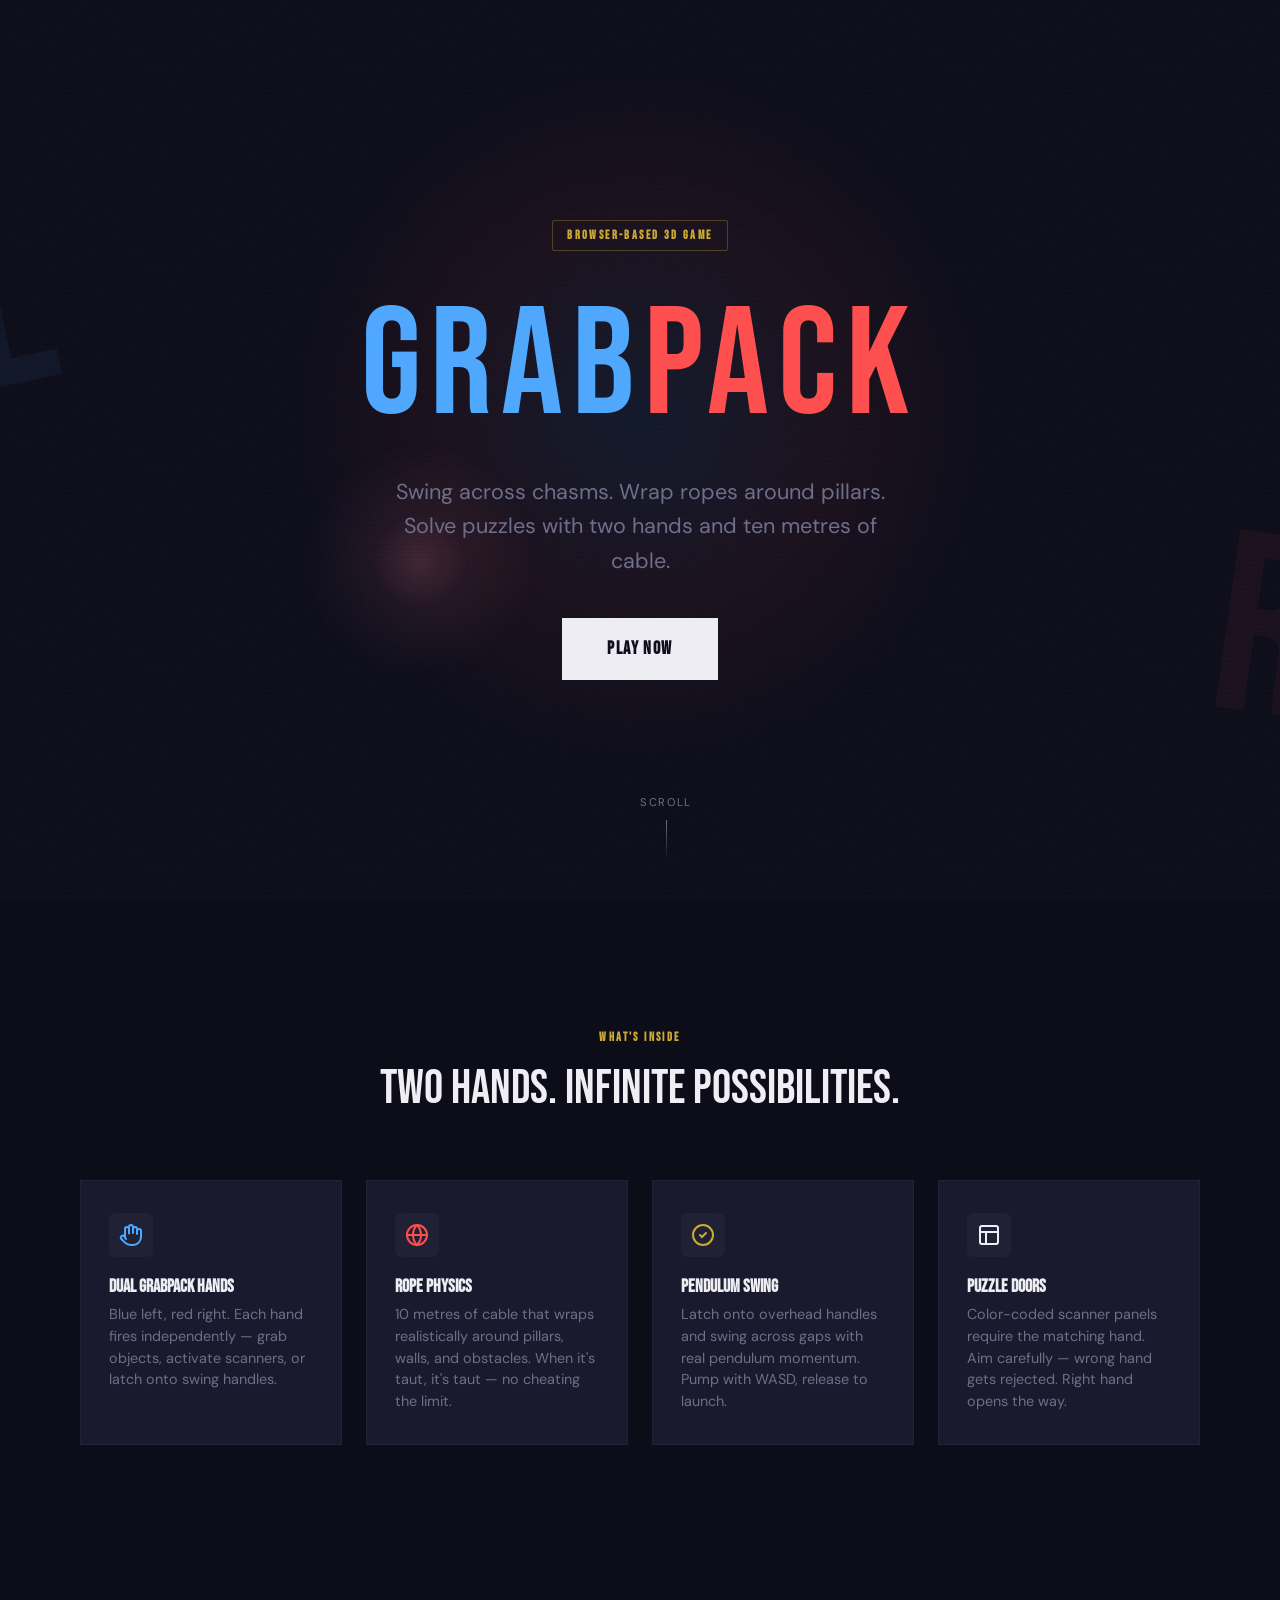
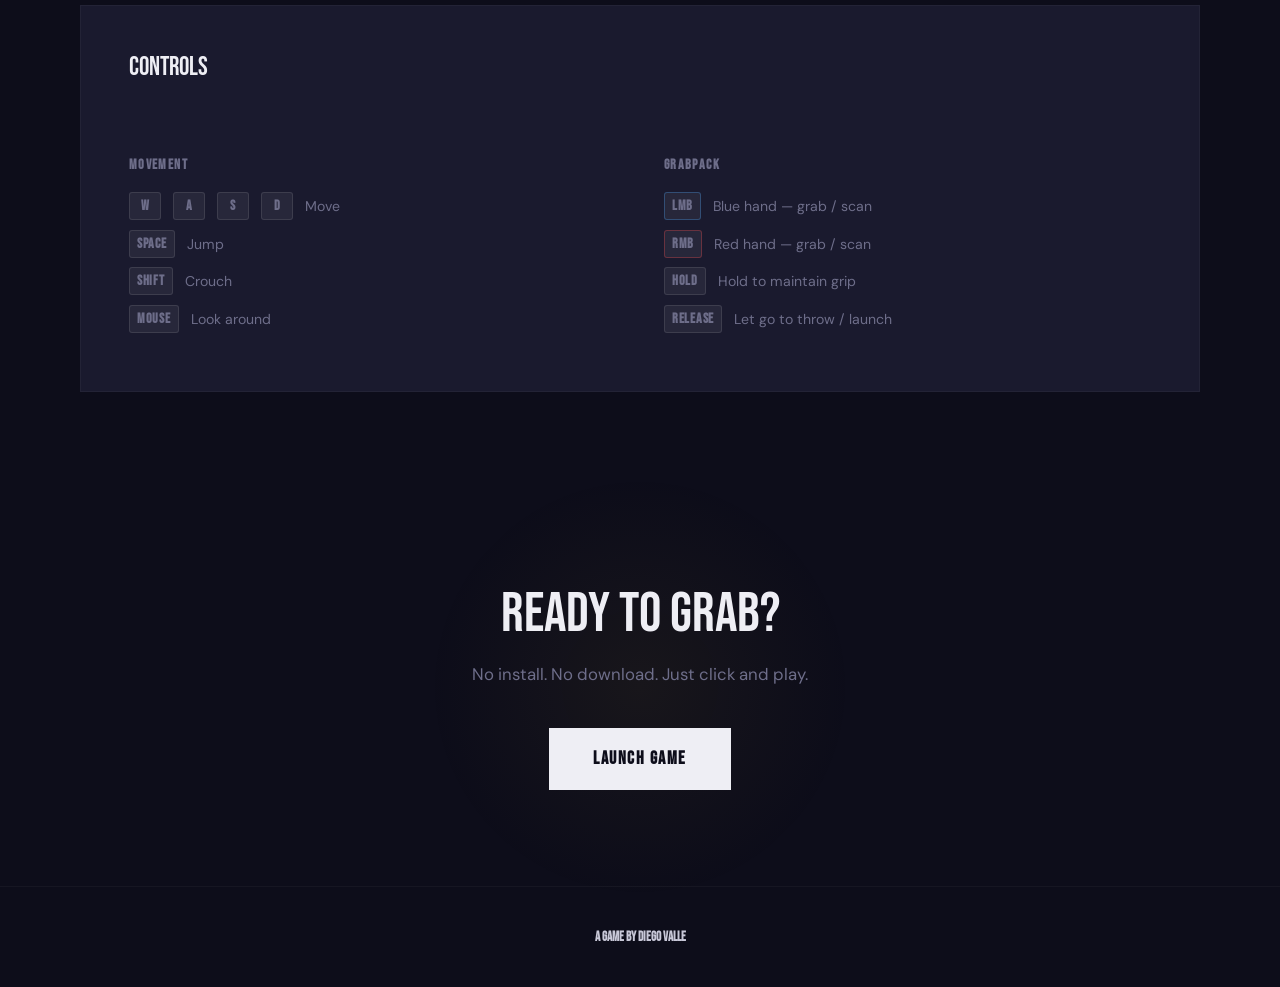
==== index.html @ 0c0c46a3 "Add homepage for diegovalle.me with Grabpack Simulator showcase - Landing page with feature cards, c" ====
<!DOCTYPE html>
<html lang="en">
<head>
  <meta charset="UTF-8">
  <meta name="viewport" content="width=device-width, initial-scale=1.0">
  <title>Diego Valle — Games</title>
  <meta name="description" content="Games by Diego Valle. Play Grabpack Simulator — a browser-based 3D first-person game with rope physics, pendulum swings, and puzzle doors.">
  <meta name="theme-color" content="#1a1a2e">

  <!-- Open Graph -->
  <meta property="og:title" content="Diego Valle — Games">
  <meta property="og:description" content="Games by Diego Valle. Play Grabpack Simulator — rope physics, pendulum swings, and puzzle doors in your browser.">
  <meta property="og:type" content="website">
  <meta property="og:image" content="./og-image.png">

  <!-- Twitter Card -->
  <meta name="twitter:card" content="summary_large_image">
  <meta name="twitter:title" content="Diego Valle — Games">
  <meta name="twitter:description" content="Games by Diego Valle. Grabpack Simulator and more.">

  <link rel="preconnect" href="https://fonts.googleapis.com">
  <link rel="preconnect" href="https://fonts.gstatic.com" crossorigin>
  <link href="https://fonts.googleapis.com/css2?family=DM+Sans:ital,wght@0,400;0,500;0,700;1,400&family=Bebas+Neue&display=swap" rel="stylesheet">

  <style>
    /* ═══════════════════════════════════════
       CSS VARIABLES
       ═══════════════════════════════════════ */
    :root {
      --bg:         #0d0d1a;
      --bg-surface: #1a1a2e;
      --blue:       #4ea8ff;
      --red:        #ff4e4e;
      --gold:       #ccaa33;
      --text:       #c8c8d8;
      --text-dim:   #6e6e8a;
      --white:      #eeeef4;
    }

    /* ═══════════════════════════════════════
       ORB CANVAS
       ═══════════════════════════════════════ */
    #orb-canvas {
      position: fixed;
      inset: 0;
      width: 100%;
      height: 100%;
      z-index: 0;
      pointer-events: none;
    }

    /* ═══════════════════════════════════════
       RESET & BASE
       ═══════════════════════════════════════ */
    *, *::before, *::after { margin: 0; padding: 0; box-sizing: border-box; }

    html {
      scroll-behavior: smooth;
      -webkit-font-smoothing: antialiased;
    }

    body {
      font-family: 'DM Sans', sans-serif;
      background: var(--bg);
      color: var(--text);
      overflow-x: hidden;
      line-height: 1.6;
    }

    /* Noise grain overlay */
    body::before {
      content: '';
      position: fixed;
      inset: 0;
      z-index: 9999;
      pointer-events: none;
      opacity: 0.035;
      background-image: url("data:image/svg+xml,%3Csvg viewBox='0 0 256 256' xmlns='http://www.w3.org/2000/svg'%3E%3Cfilter id='n'%3E%3CfeTurbulence type='fractalNoise' baseFrequency='0.9' numOctaves='4' stitchTiles='stitch'/%3E%3C/filter%3E%3Crect width='100%25' height='100%25' filter='url(%23n)'/%3E%3C/svg%3E");
      background-size: 200px;
    }

    h1, h2, h3 {
      font-family: 'Bebas Neue', sans-serif;
      font-weight: 400;
      line-height: 1.1;
      color: var(--white);
    }

    a { color: inherit; text-decoration: none; }
    img { display: block; max-width: 100%; }

    section, footer { position: relative; z-index: 1; }

    /* ═══════════════════════════════════════
       UTILITY
       ═══════════════════════════════════════ */
    .container {
      width: min(1120px, 90vw);
      margin: 0 auto;
    }

    /* ═══════════════════════════════════════
       HERO
       ═══════════════════════════════════════ */
    .hero {
      position: relative;
      min-height: 100vh;
      min-height: 100dvh;
      display: flex;
      flex-direction: column;
      align-items: center;
      justify-content: center;
      text-align: center;
      overflow: hidden;
    }

    /* Radial glow behind title */
    .hero::before {
      content: '';
      position: absolute;
      width: 700px;
      height: 700px;
      border-radius: 50%;
      background: radial-gradient(circle, rgba(78, 168, 255, 0.08) 0%, rgba(255, 78, 78, 0.06) 40%, transparent 70%);
      top: 50%;
      left: 50%;
      transform: translate(-50%, -55%);
      pointer-events: none;
      z-index: 0;
    }

    /* Animated scanlines */
    .hero::after {
      content: '';
      position: absolute;
      inset: 0;
      pointer-events: none;
      z-index: 1;
      background: repeating-linear-gradient(
        0deg,
        transparent,
        transparent 2px,
        rgba(0, 0, 0, 0.04) 2px,
        rgba(0, 0, 0, 0.04) 4px
      );
    }

    .hero__content {
      position: relative;
      z-index: 2;
    }

    .hero__badge {
      display: inline-block;
      font-family: 'Bebas Neue', sans-serif;
      font-weight: 600;
      font-size: 0.75rem;
      letter-spacing: 0.2em;
      text-transform: uppercase;
      color: var(--gold);
      border: 1px solid rgba(204, 170, 51, 0.3);
      padding: 0.4em 1.2em;
      border-radius: 2px;
      margin-bottom: 2rem;
      animation: fadeSlideUp 0.8s ease-out both;
    }

    .hero__title {
      font-size: clamp(4rem, 12vw, 10rem);
      letter-spacing: 0.06em;
      margin-bottom: 0.15em;
      animation: fadeSlideUp 0.8s 0.15s ease-out both;
    }

    .hero__title .blue { color: var(--blue); }
    .hero__title .red  { color: var(--red); }

    .hero__sub {
      font-size: clamp(1rem, 2.5vw, 1.35rem);
      color: var(--text-dim);
      max-width: 520px;
      margin: 0 auto 2.5rem;
      animation: fadeSlideUp 0.8s 0.3s ease-out both;
    }

    .hero__cta {
      display: inline-flex;
      align-items: center;
      gap: 0.75rem;
      font-family: 'Bebas Neue', sans-serif;
      font-weight: 700;
      font-size: 1.15rem;
      letter-spacing: 0.08em;
      text-transform: uppercase;
      color: var(--bg);
      background: var(--white);
      padding: 1rem 2.8rem;
      border: none;
      cursor: pointer;
      position: relative;
      overflow: hidden;
      transition: transform 0.2s, box-shadow 0.3s;
      animation: fadeSlideUp 0.8s 0.45s ease-out both;
    }

    .hero__cta::before {
      content: '';
      position: absolute;
      inset: 0;
      background: linear-gradient(135deg, var(--blue), var(--red));
      opacity: 0;
      transition: opacity 0.3s;
    }

    .hero__cta:hover {
      transform: translateY(-2px);
      box-shadow:
        0 0 30px rgba(78, 168, 255, 0.25),
        0 0 60px rgba(255, 78, 78, 0.15);
    }
    .hero__cta:hover::before { opacity: 1; }
    .hero__cta:hover span   { color: var(--white); }
    .hero__cta span {
      position: relative;
      z-index: 1;
      transition: color 0.3s;
    }
    .hero__cta:active { transform: translateY(0); }

    /* Scroll hint */
    .hero__scroll {
      position: absolute;
      bottom: 2.5rem;
      left: 50%;
      transform: translateX(-50%);
      z-index: 2;
      display: flex;
      flex-direction: column;
      align-items: center;
      gap: 0.5rem;
      color: var(--text-dim);
      font-size: 0.7rem;
      letter-spacing: 0.15em;
      text-transform: uppercase;
      animation: fadeSlideUp 0.8s 0.6s ease-out both;
    }

    .hero__scroll-line {
      width: 1px;
      height: 40px;
      background: linear-gradient(to bottom, var(--text-dim), transparent);
      animation: scrollPulse 2s ease-in-out infinite;
    }

    /* ── Floating hand silhouettes ── */
    .hand-float {
      position: absolute;
      z-index: 0;
      opacity: 0.06;
      font-size: clamp(8rem, 20vw, 18rem);
      font-family: 'Bebas Neue', sans-serif;
      font-weight: 400;
      user-select: none;
      pointer-events: none;
      line-height: 1;
    }
    .hand-float--left {
      left: -3vw;
      top: 20%;
      color: var(--blue);
      transform: rotate(-12deg);
      animation: floatL 8s ease-in-out infinite;
    }
    .hand-float--right {
      right: -3vw;
      bottom: 15%;
      color: var(--red);
      transform: rotate(8deg);
      animation: floatR 9s ease-in-out infinite;
    }

    /* ═══════════════════════════════════════
       FEATURES
       ═══════════════════════════════════════ */
    .features {
      padding: 8rem 0 6rem;
      position: relative;
    }

    .features__header {
      text-align: center;
      margin-bottom: 4rem;
    }

    .features__label {
      font-family: 'Bebas Neue', sans-serif;
      font-weight: 600;
      font-size: 0.75rem;
      letter-spacing: 0.2em;
      text-transform: uppercase;
      color: var(--gold);
      margin-bottom: 1rem;
    }

    .features__heading {
      font-size: clamp(1.8rem, 4vw, 3rem);
    }

    .features__grid {
      display: grid;
      grid-template-columns: repeat(auto-fit, minmax(260px, 1fr));
      gap: 1.5rem;
    }

    .feature-card {
      background: var(--bg-surface);
      border: 1px solid rgba(255, 255, 255, 0.04);
      padding: 2rem 1.75rem;
      position: relative;
      overflow: hidden;
      transition: border-color 0.3s, transform 0.25s;
    }

    .feature-card::before {
      content: '';
      position: absolute;
      top: 0;
      left: 0;
      width: 3px;
      height: 100%;
      background: var(--accent);
      opacity: 0;
      transition: opacity 0.3s;
    }

    .feature-card:hover {
      border-color: rgba(255, 255, 255, 0.08);
      transform: translateY(-3px);
    }
    .feature-card:hover::before { opacity: 1; }

    .feature-card__icon {
      width: 44px;
      height: 44px;
      display: flex;
      align-items: center;
      justify-content: center;
      border-radius: 6px;
      margin-bottom: 1.25rem;
      font-size: 1.4rem;
      background: rgba(255, 255, 255, 0.03);
    }

    .feature-card__title {
      font-family: 'Bebas Neue', sans-serif;
      font-weight: 700;
      font-size: 1.1rem;
      margin-bottom: 0.5rem;
      color: var(--white);
    }

    .feature-card__desc {
      font-size: 0.9rem;
      color: var(--text-dim);
      line-height: 1.5;
    }

    /* Per-card accent colors */
    .feature-card--blue   { --accent: var(--blue); }
    .feature-card--red    { --accent: var(--red); }
    .feature-card--gold   { --accent: var(--gold); }
    .feature-card--white  { --accent: var(--white); }

    .feature-card--blue  .feature-card__icon { color: var(--blue); }
    .feature-card--red   .feature-card__icon { color: var(--red); }
    .feature-card--gold  .feature-card__icon { color: var(--gold); }
    .feature-card--white .feature-card__icon { color: var(--white); }

    /* ═══════════════════════════════════════
       CONTROLS
       ═══════════════════════════════════════ */
    .controls {
      padding: 4rem 0 6rem;
    }

    .controls__inner {
      background: var(--bg-surface);
      border: 1px solid rgba(255, 255, 255, 0.04);
      padding: 3rem;
      display: grid;
      grid-template-columns: 1fr 1fr;
      gap: 3rem;
    }

    .controls__heading {
      font-size: 1.6rem;
      margin-bottom: 1.5rem;
      grid-column: 1 / -1;
    }

    .control-group__title {
      font-family: 'Bebas Neue', sans-serif;
      font-weight: 700;
      font-size: 0.85rem;
      letter-spacing: 0.1em;
      text-transform: uppercase;
      color: var(--text-dim);
      margin-bottom: 1rem;
    }

    .control-row {
      display: flex;
      align-items: center;
      gap: 0.75rem;
      margin-bottom: 0.6rem;
    }

    .key {
      display: inline-flex;
      align-items: center;
      justify-content: center;
      min-width: 32px;
      height: 28px;
      padding: 0 0.5em;
      font-family: 'Bebas Neue', sans-serif;
      font-weight: 700;
      font-size: 0.7rem;
      letter-spacing: 0.05em;
      color: var(--white);
      background: rgba(255, 255, 255, 0.06);
      border: 1px solid rgba(255, 255, 255, 0.1);
      border-radius: 3px;
    }

    .key--blue { border-color: rgba(78, 168, 255, 0.3); color: var(--blue); }
    .key--red  { border-color: rgba(255, 78, 78, 0.3); color: var(--red); }

    .control-row span {
      font-size: 0.88rem;
      color: var(--text-dim);
    }

    /* ═══════════════════════════════════════
       CTA BANNER
       ═══════════════════════════════════════ */
    .cta-banner {
      padding: 6rem 0;
      text-align: center;
      position: relative;
    }

    .cta-banner::before {
      content: '';
      position: absolute;
      width: 500px;
      height: 500px;
      border-radius: 50%;
      background: radial-gradient(circle, rgba(204, 170, 51, 0.06) 0%, transparent 60%);
      top: 50%;
      left: 50%;
      transform: translate(-50%, -50%);
      pointer-events: none;
    }

    .cta-banner__heading {
      font-size: clamp(2rem, 5vw, 3.5rem);
      margin-bottom: 1rem;
      position: relative;
    }

    .cta-banner__sub {
      color: var(--text-dim);
      margin-bottom: 2.5rem;
      font-size: 1.05rem;
      position: relative;
    }

    .cta-banner .hero__cta {
      animation: none;
    }

    /* ═══════════════════════════════════════
       FOOTER
       ═══════════════════════════════════════ */
    footer {
      padding: 2.5rem 0;
      text-align: center;
      border-top: 1px solid rgba(255, 255, 255, 0.04);
    }

    footer p {
      font-size: 0.8rem;
      color: var(--text-dim);
    }

    footer .credit {
      font-family: 'Bebas Neue', sans-serif;
      font-weight: 600;
      color: var(--text);
    }

    /* ═══════════════════════════════════════
       ANIMATIONS
       ═══════════════════════════════════════ */
    @keyframes fadeSlideUp {
      from { opacity: 0; transform: translateY(24px); }
      to   { opacity: 1; transform: translateY(0); }
    }

    @keyframes scrollPulse {
      0%, 100% { opacity: 0.4; transform: scaleY(1); }
      50%      { opacity: 1;   transform: scaleY(1.3); transform-origin: top; }
    }

    @keyframes floatL {
      0%, 100% { transform: rotate(-12deg) translateY(0); }
      50%      { transform: rotate(-8deg) translateY(-20px); }
    }

    @keyframes floatR {
      0%, 100% { transform: rotate(8deg) translateY(0); }
      50%      { transform: rotate(12deg) translateY(-25px); }
    }

    /* Scroll-triggered reveals */
    .reveal {
      opacity: 0;
      transform: translateY(30px);
      transition: opacity 0.7s ease-out, transform 0.7s ease-out;
    }
    .reveal.visible {
      opacity: 1;
      transform: translateY(0);
    }

    /* ═══════════════════════════════════════
       RESPONSIVE
       ═══════════════════════════════════════ */
    @media (max-width: 768px) {
      .controls__inner {
        grid-template-columns: 1fr;
        padding: 2rem 1.5rem;
        gap: 2rem;
      }
      .controls__heading { grid-column: 1; }
      .hand-float { display: none; }
    }

    @media (max-width: 480px) {
      .hero__cta {
        padding: 0.9rem 2rem;
        font-size: 1rem;
      }
      .feature-card {
        padding: 1.5rem 1.25rem;
      }
    }
  </style>
</head>
<body>

  <canvas id="orb-canvas" aria-hidden="true"></canvas>

  <!-- ════════════ HERO ════════════ -->
  <section class="hero" role="banner">
    <div class="hand-float hand-float--left" aria-hidden="true">L</div>
    <div class="hand-float hand-float--right" aria-hidden="true">R</div>

    <div class="hero__content">
      <span class="hero__badge">Browser-Based 3D Game</span>
      <h1 class="hero__title">
        <span class="blue">GRAB</span><span class="red">PACK</span>
      </h1>
      <p class="hero__sub">
        Swing across chasms. Wrap ropes around pillars. Solve puzzles with two hands and ten metres of cable.
      </p>
      <a href="/grabpack/play/" class="hero__cta" role="button">
        <span>Play Now</span>
      </a>
    </div>

    <div class="hero__scroll" aria-hidden="true">
      <span>Scroll</span>
      <div class="hero__scroll-line"></div>
    </div>
  </section>

  <!-- ════════════ FEATURES ════════════ -->
  <section class="features" id="features">
    <div class="container">
      <header class="features__header reveal">
        <p class="features__label">What's Inside</p>
        <h2 class="features__heading">Two Hands. Infinite Possibilities.</h2>
      </header>

      <div class="features__grid">
        <article class="feature-card feature-card--blue reveal" style="transition-delay: 0.05s">
          <div class="feature-card__icon">
            <svg width="24" height="24" viewBox="0 0 24 24" fill="none" stroke="currentColor" stroke-width="2" stroke-linecap="round"><path d="M18 11V6a2 2 0 0 0-2-2a2 2 0 0 0-2 2v0M14 10V4a2 2 0 0 0-2-2a2 2 0 0 0-2 2v6M10 10.5V6a2 2 0 0 0-2-2a2 2 0 0 0-2 2v8"/><path d="M18 8a2 2 0 1 1 4 0v6a8 8 0 0 1-8 8h-2c-2.8 0-4.5-.86-5.99-2.34l-3.6-3.6a2 2 0 0 1 2.83-2.82L7 16"/></svg>
          </div>
          <h3 class="feature-card__title">Dual Grabpack Hands</h3>
          <p class="feature-card__desc">Blue left, red right. Each hand fires independently — grab objects, activate scanners, or latch onto swing handles.</p>
        </article>

        <article class="feature-card feature-card--red reveal" style="transition-delay: 0.1s">
          <div class="feature-card__icon">
            <svg width="24" height="24" viewBox="0 0 24 24" fill="none" stroke="currentColor" stroke-width="2" stroke-linecap="round"><circle cx="12" cy="12" r="10"/><path d="M12 2a14.5 14.5 0 0 0 0 20a14.5 14.5 0 0 0 0-20"/><path d="M2 12h20"/></svg>
          </div>
          <h3 class="feature-card__title">Rope Physics</h3>
          <p class="feature-card__desc">10 metres of cable that wraps realistically around pillars, walls, and obstacles. When it's taut, it's taut — no cheating the limit.</p>
        </article>

        <article class="feature-card feature-card--gold reveal" style="transition-delay: 0.15s">
          <div class="feature-card__icon">
            <svg width="24" height="24" viewBox="0 0 24 24" fill="none" stroke="currentColor" stroke-width="2" stroke-linecap="round"><path d="M12 22c5.5 0 10-4.5 10-10S17.5 2 12 2 2 6.5 2 12s4.5 10 10 10z"/><path d="m9 12 2 2 4-4"/></svg>
          </div>
          <h3 class="feature-card__title">Pendulum Swing</h3>
          <p class="feature-card__desc">Latch onto overhead handles and swing across gaps with real pendulum momentum. Pump with WASD, release to launch.</p>
        </article>

        <article class="feature-card feature-card--white reveal" style="transition-delay: 0.2s">
          <div class="feature-card__icon">
            <svg width="24" height="24" viewBox="0 0 24 24" fill="none" stroke="currentColor" stroke-width="2" stroke-linecap="round"><rect x="3" y="3" width="18" height="18" rx="2"/><path d="M3 9h18"/><path d="M9 21V9"/></svg>
          </div>
          <h3 class="feature-card__title">Puzzle Doors</h3>
          <p class="feature-card__desc">Color-coded scanner panels require the matching hand. Aim carefully — wrong hand gets rejected. Right hand opens the way.</p>
        </article>
      </div>
    </div>
  </section>

  <!-- ════════════ CONTROLS ════════════ -->
  <section class="controls">
    <div class="container">
      <div class="controls__inner reveal">
        <h2 class="controls__heading">Controls</h2>

        <div class="control-group">
          <p class="control-group__title">Movement</p>
          <div class="control-row"><span class="key">W</span><span class="key">A</span><span class="key">S</span><span class="key">D</span> <span>Move</span></div>
          <div class="control-row"><span class="key">SPACE</span> <span>Jump</span></div>
          <div class="control-row"><span class="key">SHIFT</span> <span>Crouch</span></div>
          <div class="control-row"><span class="key">MOUSE</span> <span>Look around</span></div>
        </div>

        <div class="control-group">
          <p class="control-group__title">Grabpack</p>
          <div class="control-row"><span class="key key--blue">LMB</span> <span>Blue hand — grab / scan</span></div>
          <div class="control-row"><span class="key key--red">RMB</span> <span>Red hand — grab / scan</span></div>
          <div class="control-row"><span class="key">HOLD</span> <span>Hold to maintain grip</span></div>
          <div class="control-row"><span class="key">RELEASE</span> <span>Let go to throw / launch</span></div>
        </div>
      </div>
    </div>
  </section>

  <!-- ════════════ BOTTOM CTA ════════════ -->
  <section class="cta-banner">
    <div class="container">
      <h2 class="cta-banner__heading reveal">Ready to Grab?</h2>
      <p class="cta-banner__sub reveal" style="transition-delay: 0.1s">No install. No download. Just click and play.</p>
      <a href="/grabpack/play/" class="hero__cta reveal" role="button" style="transition-delay: 0.2s">
        <span>Launch Game</span>
      </a>
    </div>
  </section>

  <!-- ════════════ FOOTER ════════════ -->
  <footer>
    <div class="container">
      <p><span class="credit">A game by Diego Valle</span></p>
    </div>
  </footer>

  <!-- ════════════ SCROLL REVEAL ════════════ -->
  <script>
    const reveals = document.querySelectorAll('.reveal');
    const observer = new IntersectionObserver((entries) => {
      for (const entry of entries) {
        if (entry.isIntersecting) {
          entry.target.classList.add('visible');
          observer.unobserve(entry.target);
        }
      }
    }, { threshold: 0.15 });
    reveals.forEach(el => observer.observe(el));
  </script>

  <!-- Glowing orb -->
  <script>
  (() => {
    const canvas = document.getElementById('orb-canvas');
    const ctx = canvas.getContext('2d');
    let w, h;

    function resize() {
      w = canvas.width  = window.innerWidth;
      h = canvas.height = window.innerHeight;
    }
    resize();
    window.addEventListener('resize', resize);

    // Orb state — slow drifting path using sine waves
    const orb = {
      radius: 120,
      // Phase offsets so it doesn't start exactly at center
      px: Math.random() * Math.PI * 2,
      py: Math.random() * Math.PI * 2,
      // Speed multipliers (very slow drift)
      sx: 0.15 + Math.random() * 0.05,
      sy: 0.10 + Math.random() * 0.05,
    };

    // Color cycles between blue and red
    function lerpColor(t) {
      // t goes 0→1→0, blend between blue (#4ea8ff) and red (#ff4e4e)
      const r = Math.round(78  + (255 - 78)  * t);
      const g = Math.round(168 + (78  - 168) * t);
      const b = Math.round(255 + (78  - 255) * t);
      return `${r}, ${g}, ${b}`;
    }

    function draw(time) {
      const t = time * 0.001;
      ctx.clearRect(0, 0, w, h);

      // Position: wanders across full viewport
      const x = w * 0.5 + Math.sin(t * orb.sx + orb.px) * w * 0.4;
      const y = h * 0.5 + Math.sin(t * orb.sy + orb.py) * h * 0.35;

      // Color blend (slow cycle)
      const colorT = (Math.sin(t * 0.2) + 1) * 0.5;
      const rgb = lerpColor(colorT);

      // Draw radial gradient orb
      const grad = ctx.createRadialGradient(x, y, 0, x, y, orb.radius);
      grad.addColorStop(0,   `rgba(${rgb}, 0.25)`);
      grad.addColorStop(0.4, `rgba(${rgb}, 0.08)`);
      grad.addColorStop(1,   `rgba(${rgb}, 0)`);

      ctx.fillStyle = grad;
      ctx.beginPath();
      ctx.arc(x, y, orb.radius, 0, Math.PI * 2);
      ctx.fill();

      requestAnimationFrame(draw);
    }

    requestAnimationFrame(draw);
  })();
  </script>

</body>
</html>
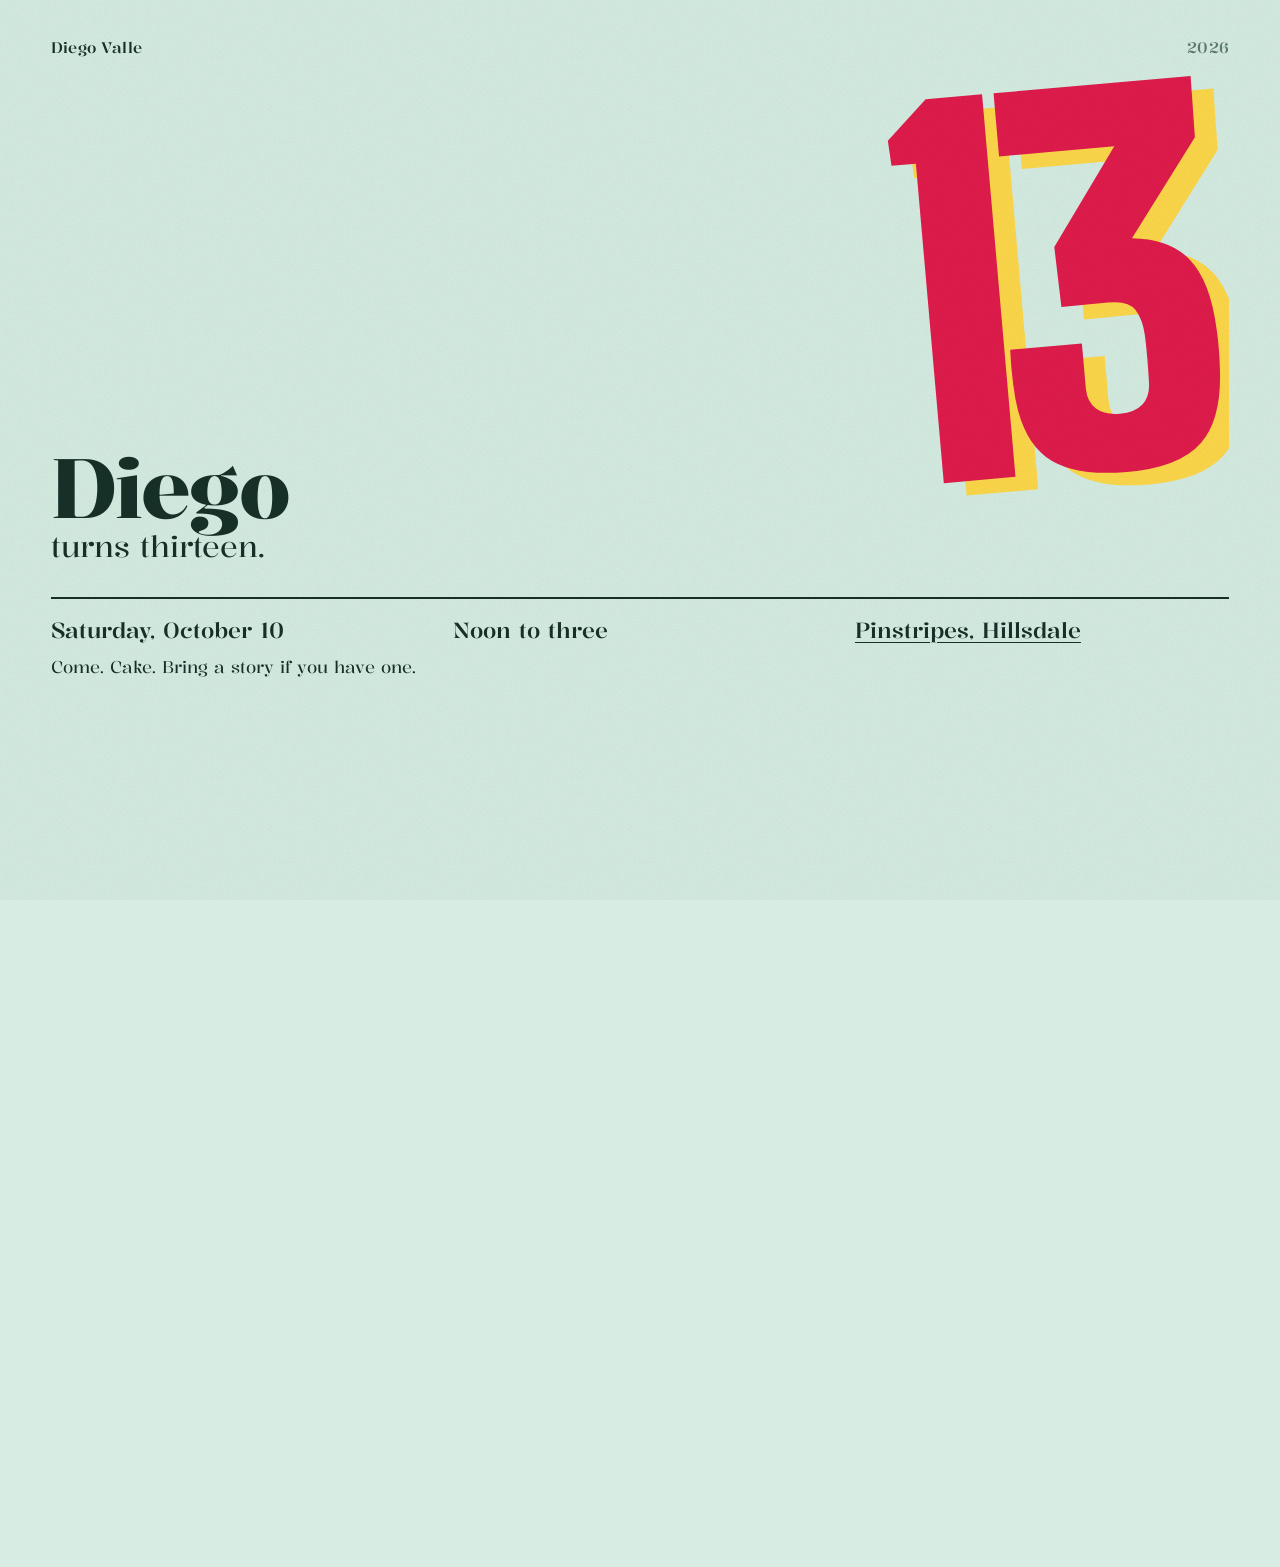
==== commit dceff23a: "Put the 13th birthday flyer on the homepage. Grabpack stays at /grabpack. Guests register through th" ====
--- a/index.html
+++ b/index.html
@@ -1,754 +1,335 @@
 <!DOCTYPE html>
 <html lang="en">
 <head>
-  <meta charset="UTF-8">
-  <meta name="viewport" content="width=device-width, initial-scale=1.0">
-  <title>Diego Valle — Games</title>
-  <meta name="description" content="Games by Diego Valle. Play Grabpack Simulator — a browser-based 3D first-person game with rope physics, pendulum swings, and puzzle doors.">
-  <meta name="theme-color" content="#1a1a2e">
-
-  <!-- Open Graph -->
-  <meta property="og:title" content="Diego Valle — Games">
-  <meta property="og:description" content="Games by Diego Valle. Play Grabpack Simulator — rope physics, pendulum swings, and puzzle doors in your browser.">
+  <meta charset="utf-8">
+  <meta name="viewport" content="width=device-width, initial-scale=1">
+  <title>Diego is 13</title>
+  <meta name="description" content="Diego Valle turns thirteen. Saturday, October 10, noon to three. Pinstripes, Hillsdale Mall.">
+  <meta property="og:title" content="Diego is 13">
+  <meta property="og:description" content="Saturday, October 10, noon to three. Pinstripes, Hillsdale Mall. Come celebrate.">
   <meta property="og:type" content="website">
-  <meta property="og:image" content="./og-image.png">
-
-  <!-- Twitter Card -->
-  <meta name="twitter:card" content="summary_large_image">
-  <meta name="twitter:title" content="Diego Valle — Games">
-  <meta name="twitter:description" content="Games by Diego Valle. Grabpack Simulator and more.">
-
+  <meta property="og:url" content="https://diegovalle.me/">
+  <link rel="canonical" href="https://diegovalle.me/">
   <link rel="preconnect" href="https://fonts.googleapis.com">
   <link rel="preconnect" href="https://fonts.gstatic.com" crossorigin>
-  <link href="https://fonts.googleapis.com/css2?family=DM+Sans:ital,wght@0,400;0,500;0,700;1,400&family=Bebas+Neue&display=swap" rel="stylesheet">
-
+  <link href="https://fonts.googleapis.com/css2?family=Big+Shoulders+Display:wght@800;900&family=Kalnia:opsz,wght@7..72,400;7..72,500;7..72,600&display=swap" rel="stylesheet">
   <style>
-    /* ═══════════════════════════════════════
-       CSS VARIABLES
-       ═══════════════════════════════════════ */
     :root {
-      --bg:         #0d0d1a;
-      --bg-surface: #1a1a2e;
-      --blue:       #4ea8ff;
-      --red:        #ff4e4e;
-      --gold:       #ccaa33;
-      --text:       #c8c8d8;
-      --text-dim:   #6e6e8a;
-      --white:      #eeeef4;
-    }
-
-    /* ═══════════════════════════════════════
-       ORB CANVAS
-       ═══════════════════════════════════════ */
-    #orb-canvas {
+      --stock: #d7ede3;
+      --ink: #163028;
+      --punch: #e21b4c;
+      --flare: #ffd84a;
+      --mute: #5e7d72;
+      --stagger-dur: 500ms;
+      --stagger-distance: 12px;
+      --stagger-stagger: 40ms;
+      --stagger-blur: 3px;
+      --stagger-ease: cubic-bezier(0.22, 1, 0.36, 1);
+      --duration-very-slow: 500ms;
+      --ease-smooth-out: cubic-bezier(0.22, 1, 0.36, 1);
+      --distance-medium: 12px;
+      --blur-medium: 3px;
+    }
+
+    * { box-sizing: border-box; margin: 0; }
+
+    html, body {
+      min-height: 100%;
+      background: var(--stock);
+      color: var(--ink);
+    }
+
+    body {
+      font-family: Kalnia, "Times New Roman", serif;
+      font-optical-sizing: auto;
+      font-weight: 400;
+      line-height: 1.35;
+      min-height: 100dvh;
+      overflow-x: hidden;
+    }
+
+    .grain {
+      pointer-events: none;
       position: fixed;
       inset: 0;
-      width: 100%;
-      height: 100%;
-      z-index: 0;
+      z-index: 8;
+      opacity: 0.18;
+      mix-blend-mode: multiply;
+      background-image: url("data:image/svg+xml;utf8,<svg xmlns='http://www.w3.org/2000/svg' width='180' height='180'><filter id='n'><feTurbulence type='fractalNoise' baseFrequency='0.85' numOctaves='2' stitchTiles='stitch'/><feColorMatrix values='0 0 0 0 0.09  0 0 0 0 0.19  0 0 0 0 0.16  0 0 0 0.55 0'/></filter><rect width='100%' height='100%' filter='url(%23n)'/></svg>");
+    }
+
+    .sheet {
+      position: relative;
+      z-index: 1;
+      min-height: 100dvh;
+      display: grid;
+      grid-template-rows: auto 1fr auto;
+      padding: clamp(1.25rem, 3vw, 2.5rem) clamp(1.25rem, 4vw, 3.5rem) clamp(1.5rem, 3vw, 2.25rem);
+      gap: 0.5rem;
+    }
+
+    .mast {
+      display: flex;
+      justify-content: space-between;
+      align-items: baseline;
+      font-size: 0.95rem;
+      font-weight: 500;
+      letter-spacing: 0.01em;
+    }
+
+    .mast span:last-child {
+      color: var(--mute);
+    }
+
+    .hero {
+      position: relative;
+      min-height: clamp(22rem, 58vh, 38rem);
+      overflow: hidden;
+      display: grid;
+      align-content: end;
+      padding-bottom: clamp(0.5rem, 2vh, 1.5rem);
+    }
+
+    h1 {
+      position: absolute;
+      right: 2vw;
+      top: 48%;
+      transform: translateY(-58%) rotate(-5deg);
+      line-height: 0.72;
+      user-select: none;
       pointer-events: none;
     }
 
-    /* ═══════════════════════════════════════
-       RESET & BASE
-       ═══════════════════════════════════════ */
-    *, *::before, *::after { margin: 0; padding: 0; box-sizing: border-box; }
-
-    html {
-      scroll-behavior: smooth;
-      -webkit-font-smoothing: antialiased;
-    }
-
-    body {
-      font-family: 'DM Sans', sans-serif;
-      background: var(--bg);
-      color: var(--text);
-      overflow-x: hidden;
-      line-height: 1.6;
-    }
-
-    /* Noise grain overlay */
-    body::before {
-      content: '';
-      position: fixed;
-      inset: 0;
-      z-index: 9999;
-      pointer-events: none;
-      opacity: 0.035;
-      background-image: url("data:image/svg+xml,%3Csvg viewBox='0 0 256 256' xmlns='http://www.w3.org/2000/svg'%3E%3Cfilter id='n'%3E%3CfeTurbulence type='fractalNoise' baseFrequency='0.9' numOctaves='4' stitchTiles='stitch'/%3E%3C/filter%3E%3Crect width='100%25' height='100%25' filter='url(%23n)'/%3E%3C/svg%3E");
-      background-size: 200px;
-    }
-
-    h1, h2, h3 {
-      font-family: 'Bebas Neue', sans-serif;
-      font-weight: 400;
-      line-height: 1.1;
-      color: var(--white);
-    }
-
-    a { color: inherit; text-decoration: none; }
-    img { display: block; max-width: 100%; }
-
-    section, footer { position: relative; z-index: 1; }
-
-    /* ═══════════════════════════════════════
-       UTILITY
-       ═══════════════════════════════════════ */
-    .container {
-      width: min(1120px, 90vw);
-      margin: 0 auto;
-    }
-
-    /* ═══════════════════════════════════════
-       HERO
-       ═══════════════════════════════════════ */
-    .hero {
-      position: relative;
-      min-height: 100vh;
-      min-height: 100dvh;
-      display: flex;
-      flex-direction: column;
-      align-items: center;
-      justify-content: center;
-      text-align: center;
-      overflow: hidden;
-    }
-
-    /* Radial glow behind title */
-    .hero::before {
-      content: '';
-      position: absolute;
-      width: 700px;
-      height: 700px;
-      border-radius: 50%;
-      background: radial-gradient(circle, rgba(78, 168, 255, 0.08) 0%, rgba(255, 78, 78, 0.06) 40%, transparent 70%);
-      top: 50%;
-      left: 50%;
-      transform: translate(-50%, -55%);
-      pointer-events: none;
-      z-index: 0;
-    }
-
-    /* Animated scanlines */
-    .hero::after {
-      content: '';
+    .thirteen {
+      position: relative;
+      display: block;
+      font-family: "Big Shoulders Display", Impact, sans-serif;
+      font-weight: 900;
+      font-size: clamp(13rem, 46vw, 30rem);
+      letter-spacing: -0.06em;
+    }
+
+    .thirteen-ghost,
+    .thirteen-ink {
+      display: block;
+    }
+
+    .thirteen-ghost {
       position: absolute;
       inset: 0;
-      pointer-events: none;
-      z-index: 1;
-      background: repeating-linear-gradient(
-        0deg,
-        transparent,
-        transparent 2px,
-        rgba(0, 0, 0, 0.04) 2px,
-        rgba(0, 0, 0, 0.04) 4px
-      );
-    }
-
-    .hero__content {
+      color: var(--flare);
+      transform: translate(0.045em, 0.03em);
+      mix-blend-mode: multiply;
+    }
+
+    .thirteen-ink {
+      position: relative;
+      color: var(--punch);
+    }
+
+    .lede {
       position: relative;
       z-index: 2;
-    }
-
-    .hero__badge {
-      display: inline-block;
-      font-family: 'Bebas Neue', sans-serif;
+      max-width: 22ch;
+      padding-bottom: 0.25rem;
+    }
+
+    .lede strong {
       font-weight: 600;
-      font-size: 0.75rem;
-      letter-spacing: 0.2em;
-      text-transform: uppercase;
-      color: var(--gold);
-      border: 1px solid rgba(204, 170, 51, 0.3);
-      padding: 0.4em 1.2em;
-      border-radius: 2px;
-      margin-bottom: 2rem;
-      animation: fadeSlideUp 0.8s ease-out both;
-    }
-
-    .hero__title {
-      font-size: clamp(4rem, 12vw, 10rem);
-      letter-spacing: 0.06em;
-      margin-bottom: 0.15em;
-      animation: fadeSlideUp 0.8s 0.15s ease-out both;
-    }
-
-    .hero__title .blue { color: var(--blue); }
-    .hero__title .red  { color: var(--red); }
-
-    .hero__sub {
-      font-size: clamp(1rem, 2.5vw, 1.35rem);
-      color: var(--text-dim);
-      max-width: 520px;
-      margin: 0 auto 2.5rem;
-      animation: fadeSlideUp 0.8s 0.3s ease-out both;
-    }
-
-    .hero__cta {
-      display: inline-flex;
-      align-items: center;
-      gap: 0.75rem;
-      font-family: 'Bebas Neue', sans-serif;
-      font-weight: 700;
-      font-size: 1.15rem;
-      letter-spacing: 0.08em;
-      text-transform: uppercase;
-      color: var(--bg);
-      background: var(--white);
-      padding: 1rem 2.8rem;
-      border: none;
-      cursor: pointer;
-      position: relative;
-      overflow: hidden;
-      transition: transform 0.2s, box-shadow 0.3s;
-      animation: fadeSlideUp 0.8s 0.45s ease-out both;
-    }
-
-    .hero__cta::before {
-      content: '';
-      position: absolute;
-      inset: 0;
-      background: linear-gradient(135deg, var(--blue), var(--red));
+      font-size: clamp(2.6rem, 7vw, 5.2rem);
+      line-height: 0.95;
+      letter-spacing: -0.02em;
+    }
+
+    .lede span {
+      font-size: clamp(1.35rem, 2.6vw, 1.85rem);
+      font-weight: 400;
+      color: var(--ink);
+    }
+
+    .t-stagger-line {
+      display: block;
       opacity: 0;
-      transition: opacity 0.3s;
-    }
-
-    .hero__cta:hover {
-      transform: translateY(-2px);
-      box-shadow:
-        0 0 30px rgba(78, 168, 255, 0.25),
-        0 0 60px rgba(255, 78, 78, 0.15);
-    }
-    .hero__cta:hover::before { opacity: 1; }
-    .hero__cta:hover span   { color: var(--white); }
-    .hero__cta span {
-      position: relative;
-      z-index: 1;
-      transition: color 0.3s;
-    }
-    .hero__cta:active { transform: translateY(0); }
-
-    /* Scroll hint */
-    .hero__scroll {
-      position: absolute;
-      bottom: 2.5rem;
-      left: 50%;
-      transform: translateX(-50%);
-      z-index: 2;
-      display: flex;
-      flex-direction: column;
-      align-items: center;
-      gap: 0.5rem;
-      color: var(--text-dim);
-      font-size: 0.7rem;
-      letter-spacing: 0.15em;
-      text-transform: uppercase;
-      animation: fadeSlideUp 0.8s 0.6s ease-out both;
-    }
-
-    .hero__scroll-line {
-      width: 1px;
-      height: 40px;
-      background: linear-gradient(to bottom, var(--text-dim), transparent);
-      animation: scrollPulse 2s ease-in-out infinite;
-    }
-
-    /* ── Floating hand silhouettes ── */
-    .hand-float {
-      position: absolute;
-      z-index: 0;
-      opacity: 0.06;
-      font-size: clamp(8rem, 20vw, 18rem);
-      font-family: 'Bebas Neue', sans-serif;
-      font-weight: 400;
-      user-select: none;
-      pointer-events: none;
-      line-height: 1;
-    }
-    .hand-float--left {
-      left: -3vw;
-      top: 20%;
-      color: var(--blue);
-      transform: rotate(-12deg);
-      animation: floatL 8s ease-in-out infinite;
-    }
-    .hand-float--right {
-      right: -3vw;
-      bottom: 15%;
-      color: var(--red);
-      transform: rotate(8deg);
-      animation: floatR 9s ease-in-out infinite;
-    }
-
-    /* ═══════════════════════════════════════
-       FEATURES
-       ═══════════════════════════════════════ */
-    .features {
-      padding: 8rem 0 6rem;
-      position: relative;
-    }
-
-    .features__header {
-      text-align: center;
-      margin-bottom: 4rem;
-    }
-
-    .features__label {
-      font-family: 'Bebas Neue', sans-serif;
-      font-weight: 600;
-      font-size: 0.75rem;
-      letter-spacing: 0.2em;
-      text-transform: uppercase;
-      color: var(--gold);
-      margin-bottom: 1rem;
-    }
-
-    .features__heading {
-      font-size: clamp(1.8rem, 4vw, 3rem);
-    }
-
-    .features__grid {
-      display: grid;
-      grid-template-columns: repeat(auto-fit, minmax(260px, 1fr));
-      gap: 1.5rem;
-    }
-
-    .feature-card {
-      background: var(--bg-surface);
-      border: 1px solid rgba(255, 255, 255, 0.04);
-      padding: 2rem 1.75rem;
-      position: relative;
-      overflow: hidden;
-      transition: border-color 0.3s, transform 0.25s;
-    }
-
-    .feature-card::before {
-      content: '';
-      position: absolute;
-      top: 0;
-      left: 0;
-      width: 3px;
-      height: 100%;
-      background: var(--accent);
-      opacity: 0;
-      transition: opacity 0.3s;
-    }
-
-    .feature-card:hover {
-      border-color: rgba(255, 255, 255, 0.08);
-      transform: translateY(-3px);
-    }
-    .feature-card:hover::before { opacity: 1; }
-
-    .feature-card__icon {
-      width: 44px;
-      height: 44px;
-      display: flex;
-      align-items: center;
-      justify-content: center;
-      border-radius: 6px;
-      margin-bottom: 1.25rem;
-      font-size: 1.4rem;
-      background: rgba(255, 255, 255, 0.03);
-    }
-
-    .feature-card__title {
-      font-family: 'Bebas Neue', sans-serif;
-      font-weight: 700;
-      font-size: 1.1rem;
-      margin-bottom: 0.5rem;
-      color: var(--white);
-    }
-
-    .feature-card__desc {
-      font-size: 0.9rem;
-      color: var(--text-dim);
-      line-height: 1.5;
-    }
-
-    /* Per-card accent colors */
-    .feature-card--blue   { --accent: var(--blue); }
-    .feature-card--red    { --accent: var(--red); }
-    .feature-card--gold   { --accent: var(--gold); }
-    .feature-card--white  { --accent: var(--white); }
-
-    .feature-card--blue  .feature-card__icon { color: var(--blue); }
-    .feature-card--red   .feature-card__icon { color: var(--red); }
-    .feature-card--gold  .feature-card__icon { color: var(--gold); }
-    .feature-card--white .feature-card__icon { color: var(--white); }
-
-    /* ═══════════════════════════════════════
-       CONTROLS
-       ═══════════════════════════════════════ */
-    .controls {
-      padding: 4rem 0 6rem;
-    }
-
-    .controls__inner {
-      background: var(--bg-surface);
-      border: 1px solid rgba(255, 255, 255, 0.04);
-      padding: 3rem;
-      display: grid;
-      grid-template-columns: 1fr 1fr;
-      gap: 3rem;
-    }
-
-    .controls__heading {
-      font-size: 1.6rem;
-      margin-bottom: 1.5rem;
-      grid-column: 1 / -1;
-    }
-
-    .control-group__title {
-      font-family: 'Bebas Neue', sans-serif;
-      font-weight: 700;
-      font-size: 0.85rem;
-      letter-spacing: 0.1em;
-      text-transform: uppercase;
-      color: var(--text-dim);
-      margin-bottom: 1rem;
-    }
-
-    .control-row {
-      display: flex;
-      align-items: center;
-      gap: 0.75rem;
-      margin-bottom: 0.6rem;
-    }
-
-    .key {
-      display: inline-flex;
-      align-items: center;
-      justify-content: center;
-      min-width: 32px;
-      height: 28px;
-      padding: 0 0.5em;
-      font-family: 'Bebas Neue', sans-serif;
-      font-weight: 700;
-      font-size: 0.7rem;
-      letter-spacing: 0.05em;
-      color: var(--white);
-      background: rgba(255, 255, 255, 0.06);
-      border: 1px solid rgba(255, 255, 255, 0.1);
-      border-radius: 3px;
-    }
-
-    .key--blue { border-color: rgba(78, 168, 255, 0.3); color: var(--blue); }
-    .key--red  { border-color: rgba(255, 78, 78, 0.3); color: var(--red); }
-
-    .control-row span {
-      font-size: 0.88rem;
-      color: var(--text-dim);
-    }
-
-    /* ═══════════════════════════════════════
-       CTA BANNER
-       ═══════════════════════════════════════ */
-    .cta-banner {
-      padding: 6rem 0;
-      text-align: center;
-      position: relative;
-    }
-
-    .cta-banner::before {
-      content: '';
-      position: absolute;
-      width: 500px;
-      height: 500px;
-      border-radius: 50%;
-      background: radial-gradient(circle, rgba(204, 170, 51, 0.06) 0%, transparent 60%);
-      top: 50%;
-      left: 50%;
-      transform: translate(-50%, -50%);
-      pointer-events: none;
-    }
-
-    .cta-banner__heading {
-      font-size: clamp(2rem, 5vw, 3.5rem);
-      margin-bottom: 1rem;
-      position: relative;
-    }
-
-    .cta-banner__sub {
-      color: var(--text-dim);
-      margin-bottom: 2.5rem;
-      font-size: 1.05rem;
-      position: relative;
-    }
-
-    .cta-banner .hero__cta {
-      animation: none;
-    }
-
-    /* ═══════════════════════════════════════
-       FOOTER
-       ═══════════════════════════════════════ */
-    footer {
-      padding: 2.5rem 0;
-      text-align: center;
-      border-top: 1px solid rgba(255, 255, 255, 0.04);
-    }
-
-    footer p {
-      font-size: 0.8rem;
-      color: var(--text-dim);
-    }
-
-    footer .credit {
-      font-family: 'Bebas Neue', sans-serif;
-      font-weight: 600;
-      color: var(--text);
-    }
-
-    /* ═══════════════════════════════════════
-       ANIMATIONS
-       ═══════════════════════════════════════ */
-    @keyframes fadeSlideUp {
-      from { opacity: 0; transform: translateY(24px); }
-      to   { opacity: 1; transform: translateY(0); }
-    }
-
-    @keyframes scrollPulse {
-      0%, 100% { opacity: 0.4; transform: scaleY(1); }
-      50%      { opacity: 1;   transform: scaleY(1.3); transform-origin: top; }
-    }
-
-    @keyframes floatL {
-      0%, 100% { transform: rotate(-12deg) translateY(0); }
-      50%      { transform: rotate(-8deg) translateY(-20px); }
-    }
-
-    @keyframes floatR {
-      0%, 100% { transform: rotate(8deg) translateY(0); }
-      50%      { transform: rotate(12deg) translateY(-25px); }
-    }
-
-    /* Scroll-triggered reveals */
-    .reveal {
-      opacity: 0;
-      transform: translateY(30px);
-      transition: opacity 0.7s ease-out, transform 0.7s ease-out;
-    }
-    .reveal.visible {
+      transform: translateY(var(--stagger-distance));
+      filter: blur(var(--stagger-blur));
+      transition:
+        opacity   var(--stagger-dur) var(--stagger-ease),
+        transform var(--stagger-dur) var(--stagger-ease),
+        filter    var(--stagger-dur) var(--stagger-ease);
+      will-change: transform, opacity, filter;
+    }
+    .t-stagger-line--2 { transition-delay: var(--stagger-stagger); }
+    .t-stagger-line--3 { transition-delay: calc(var(--stagger-stagger) * 2); }
+
+    .t-stagger.is-shown .t-stagger-line {
       opacity: 1;
       transform: translateY(0);
-    }
-
-    /* ═══════════════════════════════════════
-       RESPONSIVE
-       ═══════════════════════════════════════ */
-    @media (max-width: 768px) {
-      .controls__inner {
+      filter: blur(0);
+    }
+    .t-stagger.is-hiding .t-stagger-line {
+      opacity: 0;
+      transform: translateY(0);
+      filter: blur(0);
+      transition:
+        opacity 200ms ease,
+        transform 0s linear,
+        filter 0s linear;
+      transition-delay: 0s;
+    }
+
+    @media (prefers-reduced-motion: reduce) {
+      .t-stagger-line { transition: none !important; }
+    }
+
+    .foot {
+      display: grid;
+      gap: 0.85rem;
+      border-top: 2px solid var(--ink);
+      padding-top: 1.1rem;
+    }
+
+    .facts {
+      display: grid;
+      grid-template-columns: repeat(3, minmax(0, 1fr));
+      gap: 1rem 1.75rem;
+    }
+
+    .facts p {
+      font-size: clamp(1.05rem, 2vw, 1.35rem);
+      font-weight: 500;
+      line-height: 1.2;
+    }
+
+    .facts a {
+      color: inherit;
+      text-decoration-thickness: 1px;
+      text-underline-offset: 0.18em;
+    }
+
+    .facts a:hover {
+      color: var(--punch);
+    }
+
+    .note {
+      font-size: 1.05rem;
+      color: var(--ink);
+    }
+
+    .embed {
+      position: relative;
+      z-index: 9;
+      width: min(100%, 28rem);
+      margin-top: 0.4rem;
+    }
+
+    .embed iframe {
+      display: block;
+      width: 100%;
+      height: 52rem;
+      border: 0;
+      background: transparent;
+    }
+
+    @media (max-width: 720px) {
+      .sheet {
+        padding-bottom: 2rem;
+        overflow-x: hidden;
+      }
+      h1 {
+        position: relative;
+        right: auto;
+        top: auto;
+        justify-self: end;
+        max-width: 100%;
+        margin: 0.35rem -0.4rem 0 0;
+        transform: rotate(-6deg);
+      }
+      .thirteen {
+        font-size: 14.5rem;
+      }
+      .hero {
+        min-height: 0;
+        overflow: hidden;
+        align-content: stretch;
+      }
+      .facts {
         grid-template-columns: 1fr;
-        padding: 2rem 1.5rem;
-        gap: 2rem;
-      }
-      .controls__heading { grid-column: 1; }
-      .hand-float { display: none; }
-    }
-
-    @media (max-width: 480px) {
-      .hero__cta {
-        padding: 0.9rem 2rem;
-        font-size: 1rem;
-      }
-      .feature-card {
-        padding: 1.5rem 1.25rem;
-      }
+        gap: 0.65rem;
+      }
+      .embed iframe {
+        height: 52rem;
+      }
+    }
+
+    @media print {
+      .grain { display: none; }
+      .sheet { min-height: auto; padding: 0.5in; }
+      h1 { position: relative; right: 0; top: 0; transform: rotate(-5deg); }
+      .t-stagger-line {
+        opacity: 1 !important;
+        transform: none !important;
+        filter: none !important;
+      }
+      .embed { display: none; }
     }
   </style>
 </head>
 <body>
-
-  <canvas id="orb-canvas" aria-hidden="true"></canvas>
-
-  <!-- ════════════ HERO ════════════ -->
-  <section class="hero" role="banner">
-    <div class="hand-float hand-float--left" aria-hidden="true">L</div>
-    <div class="hand-float hand-float--right" aria-hidden="true">R</div>
-
-    <div class="hero__content">
-      <span class="hero__badge">Browser-Based 3D Game</span>
-      <h1 class="hero__title">
-        <span class="blue">GRAB</span><span class="red">PACK</span>
+  <div class="grain" aria-hidden="true"></div>
+  <main class="sheet">
+    <header class="mast">
+      <span>Diego Valle</span>
+      <span>2026</span>
+    </header>
+
+    <section class="hero">
+      <h1 aria-label="13">
+        <span class="thirteen" aria-hidden="true">
+          <span class="thirteen-ghost">13</span>
+          <span class="thirteen-ink">13</span>
+        </span>
       </h1>
-      <p class="hero__sub">
-        Swing across chasms. Wrap ropes around pillars. Solve puzzles with two hands and ten metres of cable.
-      </p>
-      <a href="/grabpack/play/" class="hero__cta" role="button">
-        <span>Play Now</span>
-      </a>
-    </div>
-
-    <div class="hero__scroll" aria-hidden="true">
-      <span>Scroll</span>
-      <div class="hero__scroll-line"></div>
-    </div>
-  </section>
-
-  <!-- ════════════ FEATURES ════════════ -->
-  <section class="features" id="features">
-    <div class="container">
-      <header class="features__header reveal">
-        <p class="features__label">What's Inside</p>
-        <h2 class="features__heading">Two Hands. Infinite Possibilities.</h2>
-      </header>
-
-      <div class="features__grid">
-        <article class="feature-card feature-card--blue reveal" style="transition-delay: 0.05s">
-          <div class="feature-card__icon">
-            <svg width="24" height="24" viewBox="0 0 24 24" fill="none" stroke="currentColor" stroke-width="2" stroke-linecap="round"><path d="M18 11V6a2 2 0 0 0-2-2a2 2 0 0 0-2 2v0M14 10V4a2 2 0 0 0-2-2a2 2 0 0 0-2 2v6M10 10.5V6a2 2 0 0 0-2-2a2 2 0 0 0-2 2v8"/><path d="M18 8a2 2 0 1 1 4 0v6a8 8 0 0 1-8 8h-2c-2.8 0-4.5-.86-5.99-2.34l-3.6-3.6a2 2 0 0 1 2.83-2.82L7 16"/></svg>
-          </div>
-          <h3 class="feature-card__title">Dual Grabpack Hands</h3>
-          <p class="feature-card__desc">Blue left, red right. Each hand fires independently — grab objects, activate scanners, or latch onto swing handles.</p>
-        </article>
-
-        <article class="feature-card feature-card--red reveal" style="transition-delay: 0.1s">
-          <div class="feature-card__icon">
-            <svg width="24" height="24" viewBox="0 0 24 24" fill="none" stroke="currentColor" stroke-width="2" stroke-linecap="round"><circle cx="12" cy="12" r="10"/><path d="M12 2a14.5 14.5 0 0 0 0 20a14.5 14.5 0 0 0 0-20"/><path d="M2 12h20"/></svg>
-          </div>
-          <h3 class="feature-card__title">Rope Physics</h3>
-          <p class="feature-card__desc">10 metres of cable that wraps realistically around pillars, walls, and obstacles. When it's taut, it's taut — no cheating the limit.</p>
-        </article>
-
-        <article class="feature-card feature-card--gold reveal" style="transition-delay: 0.15s">
-          <div class="feature-card__icon">
-            <svg width="24" height="24" viewBox="0 0 24 24" fill="none" stroke="currentColor" stroke-width="2" stroke-linecap="round"><path d="M12 22c5.5 0 10-4.5 10-10S17.5 2 12 2 2 6.5 2 12s4.5 10 10 10z"/><path d="m9 12 2 2 4-4"/></svg>
-          </div>
-          <h3 class="feature-card__title">Pendulum Swing</h3>
-          <p class="feature-card__desc">Latch onto overhead handles and swing across gaps with real pendulum momentum. Pump with WASD, release to launch.</p>
-        </article>
-
-        <article class="feature-card feature-card--white reveal" style="transition-delay: 0.2s">
-          <div class="feature-card__icon">
-            <svg width="24" height="24" viewBox="0 0 24 24" fill="none" stroke="currentColor" stroke-width="2" stroke-linecap="round"><rect x="3" y="3" width="18" height="18" rx="2"/><path d="M3 9h18"/><path d="M9 21V9"/></svg>
-          </div>
-          <h3 class="feature-card__title">Puzzle Doors</h3>
-          <p class="feature-card__desc">Color-coded scanner panels require the matching hand. Aim carefully — wrong hand gets rejected. Right hand opens the way.</p>
-        </article>
+      <div class="lede t-stagger">
+        <strong class="t-stagger-line t-stagger-line--1">Diego</strong>
+        <span class="t-stagger-line t-stagger-line--2">turns thirteen.</span>
       </div>
-    </div>
-  </section>
-
-  <!-- ════════════ CONTROLS ════════════ -->
-  <section class="controls">
-    <div class="container">
-      <div class="controls__inner reveal">
-        <h2 class="controls__heading">Controls</h2>
-
-        <div class="control-group">
-          <p class="control-group__title">Movement</p>
-          <div class="control-row"><span class="key">W</span><span class="key">A</span><span class="key">S</span><span class="key">D</span> <span>Move</span></div>
-          <div class="control-row"><span class="key">SPACE</span> <span>Jump</span></div>
-          <div class="control-row"><span class="key">SHIFT</span> <span>Crouch</span></div>
-          <div class="control-row"><span class="key">MOUSE</span> <span>Look around</span></div>
-        </div>
-
-        <div class="control-group">
-          <p class="control-group__title">Grabpack</p>
-          <div class="control-row"><span class="key key--blue">LMB</span> <span>Blue hand — grab / scan</span></div>
-          <div class="control-row"><span class="key key--red">RMB</span> <span>Red hand — grab / scan</span></div>
-          <div class="control-row"><span class="key">HOLD</span> <span>Hold to maintain grip</span></div>
-          <div class="control-row"><span class="key">RELEASE</span> <span>Let go to throw / launch</span></div>
-        </div>
+    </section>
+
+    <footer class="foot">
+      <div class="facts">
+        <p>Saturday, October 10</p>
+        <p>Noon to three</p>
+        <p>
+          <a href="https://www.google.com/maps/search/?api=1&query=Pinstripes&query_place_id=ChIJbUWR7Zafj4ARMYECIC0Iey0">
+            Pinstripes, Hillsdale
+          </a>
+        </p>
       </div>
-    </div>
-  </section>
-
-  <!-- ════════════ BOTTOM CTA ════════════ -->
-  <section class="cta-banner">
-    <div class="container">
-      <h2 class="cta-banner__heading reveal">Ready to Grab?</h2>
-      <p class="cta-banner__sub reveal" style="transition-delay: 0.1s">No install. No download. Just click and play.</p>
-      <a href="/grabpack/play/" class="hero__cta reveal" role="button" style="transition-delay: 0.2s">
-        <span>Launch Game</span>
-      </a>
-    </div>
-  </section>
-
-  <!-- ════════════ FOOTER ════════════ -->
-  <footer>
-    <div class="container">
-      <p><span class="credit">A game by Diego Valle</span></p>
-    </div>
-  </footer>
-
-  <!-- ════════════ SCROLL REVEAL ════════════ -->
+      <p class="note">Come. Cake. Bring a story if you have one.</p>
+      <div class="embed">
+        <iframe
+          src="https://luma.com/embed/event/evt-cC3O8iEmAqfELRD/simple"
+          title="Register for Diego's 13th birthday"
+          loading="lazy"
+          allow="payment *; fullscreen"
+          allowfullscreen
+        ></iframe>
+      </div>
+    </footer>
+  </main>
   <script>
-    const reveals = document.querySelectorAll('.reveal');
-    const observer = new IntersectionObserver((entries) => {
-      for (const entry of entries) {
-        if (entry.isIntersecting) {
-          entry.target.classList.add('visible');
-          observer.unobserve(entry.target);
-        }
-      }
-    }, { threshold: 0.15 });
-    reveals.forEach(el => observer.observe(el));
+    const block = document.querySelector(".t-stagger");
+    function showText() {
+      block.classList.remove("is-hiding");
+      block.classList.remove("is-shown");
+      void block.offsetHeight;
+      block.classList.add("is-shown");
+    }
+    if (window.matchMedia("(prefers-reduced-motion: reduce)").matches) {
+      block.classList.add("is-shown");
+    } else {
+      requestAnimationFrame(showText);
+    }
   </script>
-
-  <!-- Glowing orb -->
-  <script>
-  (() => {
-    const canvas = document.getElementById('orb-canvas');
-    const ctx = canvas.getContext('2d');
-    let w, h;
-
-    function resize() {
-      w = canvas.width  = window.innerWidth;
-      h = canvas.height = window.innerHeight;
-    }
-    resize();
-    window.addEventListener('resize', resize);
-
-    // Orb state — slow drifting path using sine waves
-    const orb = {
-      radius: 120,
-      // Phase offsets so it doesn't start exactly at center
-      px: Math.random() * Math.PI * 2,
-      py: Math.random() * Math.PI * 2,
-      // Speed multipliers (very slow drift)
-      sx: 0.15 + Math.random() * 0.05,
-      sy: 0.10 + Math.random() * 0.05,
-    };
-
-    // Color cycles between blue and red
-    function lerpColor(t) {
-      // t goes 0→1→0, blend between blue (#4ea8ff) and red (#ff4e4e)
-      const r = Math.round(78  + (255 - 78)  * t);
-      const g = Math.round(168 + (78  - 168) * t);
-      const b = Math.round(255 + (78  - 255) * t);
-      return `${r}, ${g}, ${b}`;
-    }
-
-    function draw(time) {
-      const t = time * 0.001;
-      ctx.clearRect(0, 0, w, h);
-
-      // Position: wanders across full viewport
-      const x = w * 0.5 + Math.sin(t * orb.sx + orb.px) * w * 0.4;
-      const y = h * 0.5 + Math.sin(t * orb.sy + orb.py) * h * 0.35;
-
-      // Color blend (slow cycle)
-      const colorT = (Math.sin(t * 0.2) + 1) * 0.5;
-      const rgb = lerpColor(colorT);
-
-      // Draw radial gradient orb
-      const grad = ctx.createRadialGradient(x, y, 0, x, y, orb.radius);
-      grad.addColorStop(0,   `rgba(${rgb}, 0.25)`);
-      grad.addColorStop(0.4, `rgba(${rgb}, 0.08)`);
-      grad.addColorStop(1,   `rgba(${rgb}, 0)`);
-
-      ctx.fillStyle = grad;
-      ctx.beginPath();
-      ctx.arc(x, y, orb.radius, 0, Math.PI * 2);
-      ctx.fill();
-
-      requestAnimationFrame(draw);
-    }
-
-    requestAnimationFrame(draw);
-  })();
-  </script>
-
 </body>
 </html>
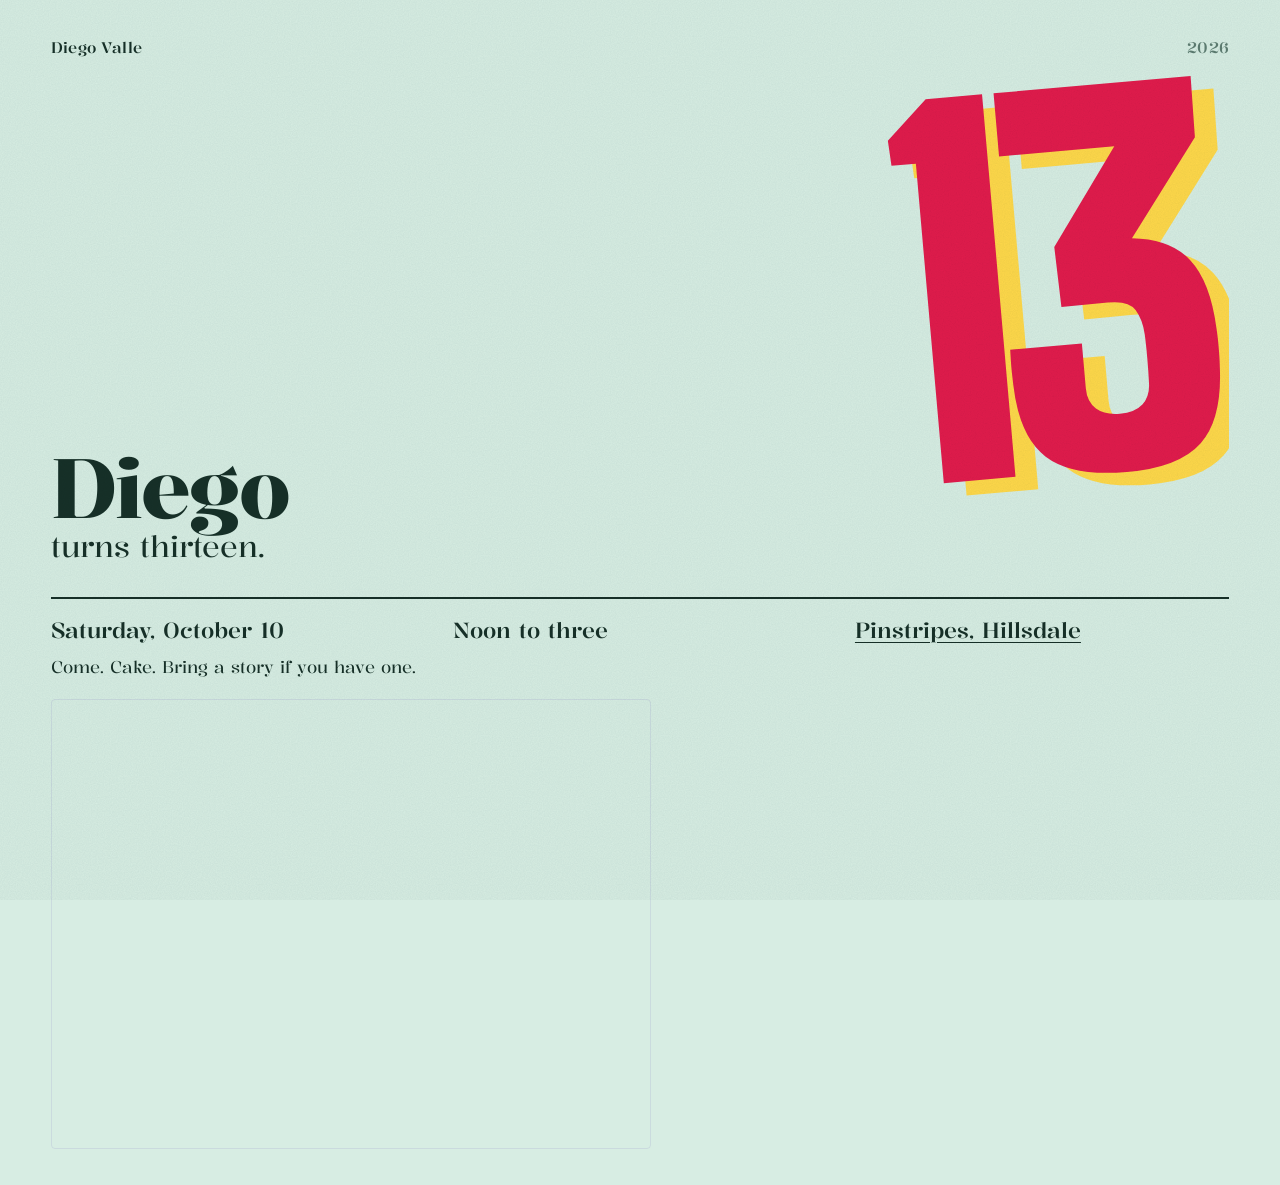
==== commit 5297a3a7: "Use Luma's 600 by 450 event-page embed. That is the landscape card from the event More tab." ====
--- a/index.html
+++ b/index.html
@@ -218,15 +218,16 @@
     .embed {
       position: relative;
       z-index: 9;
-      width: min(100%, 28rem);
+      width: min(100%, 600px);
       margin-top: 0.4rem;
     }
 
     .embed iframe {
       display: block;
       width: 100%;
-      height: 52rem;
-      border: 0;
+      height: 450px;
+      border: 1px solid #bfcbda88;
+      border-radius: 4px;
       background: transparent;
     }
 
@@ -257,7 +258,7 @@
         gap: 0.65rem;
       }
       .embed iframe {
-        height: 52rem;
+        height: 40rem;
       }
     }
 
@@ -310,9 +311,12 @@
         <iframe
           src="https://luma.com/embed/event/evt-cC3O8iEmAqfELRD/simple"
           title="Register for Diego's 13th birthday"
-          loading="lazy"
-          allow="payment *; fullscreen"
-          allowfullscreen
+          width="600"
+          height="450"
+          frameborder="0"
+          allow="fullscreen; payment"
+          aria-hidden="false"
+          tabindex="0"
         ></iframe>
       </div>
     </footer>
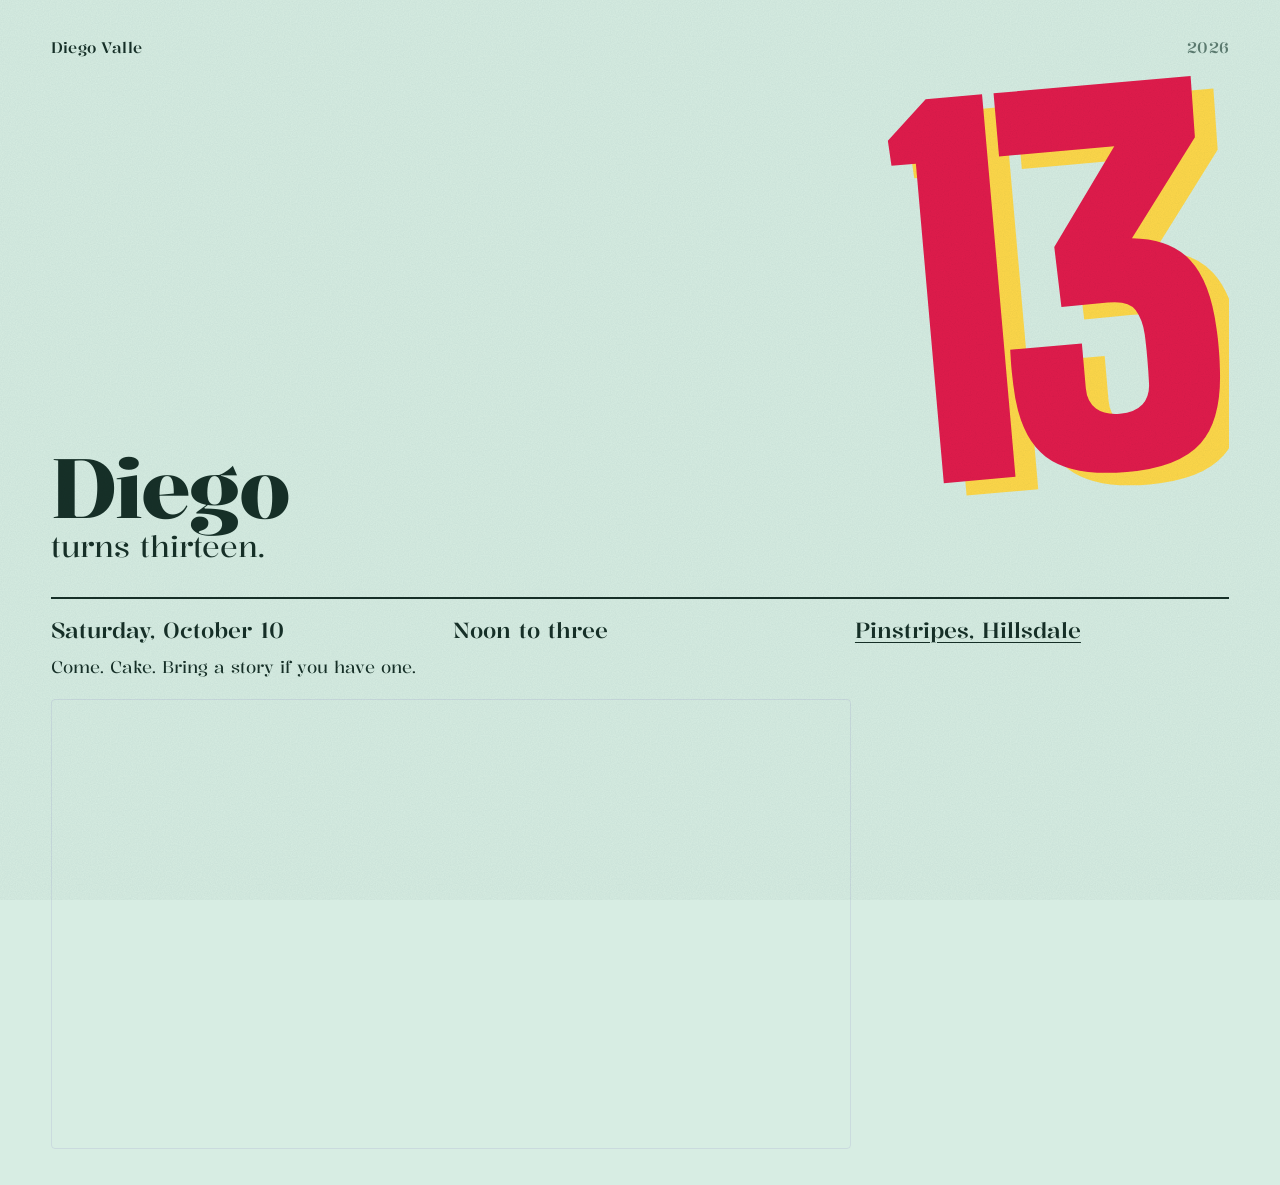
==== commit ff781c97: "Size the Luma embed 800 by 450 so the landscape card actually fits." ====
--- a/index.html
+++ b/index.html
@@ -218,7 +218,7 @@
     .embed {
       position: relative;
       z-index: 9;
-      width: min(100%, 600px);
+      width: min(100%, 800px);
       margin-top: 0.4rem;
     }
 
@@ -311,7 +311,7 @@
         <iframe
           src="https://luma.com/embed/event/evt-cC3O8iEmAqfELRD/simple"
           title="Register for Diego's 13th birthday"
-          width="600"
+          width="800"
           height="450"
           frameborder="0"
           allow="fullscreen; payment"
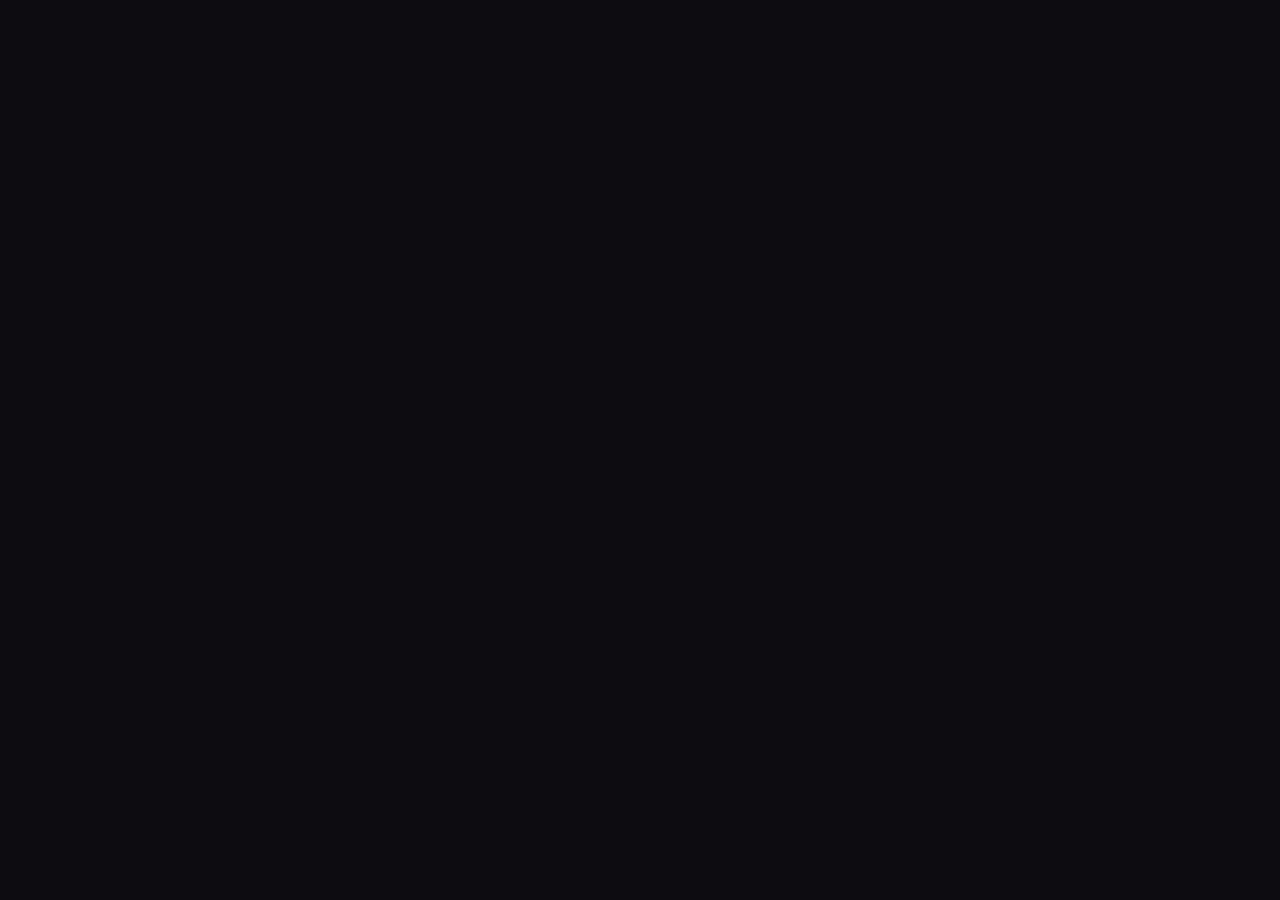
==== commit 9c7f7fc2: "Serve the full Luma event page. Drop the mixed flyer." ====
--- a/index.html
+++ b/index.html
@@ -3,337 +3,38 @@
 <head>
   <meta charset="utf-8">
   <meta name="viewport" content="width=device-width, initial-scale=1">
-  <title>Diego is 13</title>
-  <meta name="description" content="Diego Valle turns thirteen. Saturday, October 10, noon to three. Pinstripes, Hillsdale Mall.">
-  <meta property="og:title" content="Diego is 13">
-  <meta property="og:description" content="Saturday, October 10, noon to three. Pinstripes, Hillsdale Mall. Come celebrate.">
+  <title>Diego’s 13th birthday</title>
+  <meta name="description" content="Saturday, October 10, noon to three. Pinstripes, Hillsdale Mall. Come celebrate Diego Valle.">
+  <meta property="og:title" content="Diego’s 13th birthday">
+  <meta property="og:description" content="Saturday, October 10, noon to three. Pinstripes, Hillsdale Mall.">
   <meta property="og:type" content="website">
   <meta property="og:url" content="https://diegovalle.me/">
+  <meta property="og:image" content="https://images.lumacdn.com/event-social/99/840ebd90-3e58-4137-88cd-6d27fc366a42.png">
   <link rel="canonical" href="https://diegovalle.me/">
-  <link rel="preconnect" href="https://fonts.googleapis.com">
-  <link rel="preconnect" href="https://fonts.gstatic.com" crossorigin>
-  <link href="https://fonts.googleapis.com/css2?family=Big+Shoulders+Display:wght@800;900&family=Kalnia:opsz,wght@7..72,400;7..72,500;7..72,600&display=swap" rel="stylesheet">
   <style>
-    :root {
-      --stock: #d7ede3;
-      --ink: #163028;
-      --punch: #e21b4c;
-      --flare: #ffd84a;
-      --mute: #5e7d72;
-      --stagger-dur: 500ms;
-      --stagger-distance: 12px;
-      --stagger-stagger: 40ms;
-      --stagger-blur: 3px;
-      --stagger-ease: cubic-bezier(0.22, 1, 0.36, 1);
-      --duration-very-slow: 500ms;
-      --ease-smooth-out: cubic-bezier(0.22, 1, 0.36, 1);
-      --distance-medium: 12px;
-      --blur-medium: 3px;
+    html, body {
+      margin: 0;
+      height: 100%;
+      background: #0d0c13;
     }
-
-    * { box-sizing: border-box; margin: 0; }
-
-    html, body {
-      min-height: 100%;
-      background: var(--stock);
-      color: var(--ink);
-    }
-
-    body {
-      font-family: Kalnia, "Times New Roman", serif;
-      font-optical-sizing: auto;
-      font-weight: 400;
-      line-height: 1.35;
-      min-height: 100dvh;
-      overflow-x: hidden;
-    }
-
-    .grain {
-      pointer-events: none;
-      position: fixed;
-      inset: 0;
-      z-index: 8;
-      opacity: 0.18;
-      mix-blend-mode: multiply;
-      background-image: url("data:image/svg+xml;utf8,<svg xmlns='http://www.w3.org/2000/svg' width='180' height='180'><filter id='n'><feTurbulence type='fractalNoise' baseFrequency='0.85' numOctaves='2' stitchTiles='stitch'/><feColorMatrix values='0 0 0 0 0.09  0 0 0 0 0.19  0 0 0 0 0.16  0 0 0 0.55 0'/></filter><rect width='100%' height='100%' filter='url(%23n)'/></svg>");
-    }
-
-    .sheet {
-      position: relative;
-      z-index: 1;
-      min-height: 100dvh;
-      display: grid;
-      grid-template-rows: auto 1fr auto;
-      padding: clamp(1.25rem, 3vw, 2.5rem) clamp(1.25rem, 4vw, 3.5rem) clamp(1.5rem, 3vw, 2.25rem);
-      gap: 0.5rem;
-    }
-
-    .mast {
-      display: flex;
-      justify-content: space-between;
-      align-items: baseline;
-      font-size: 0.95rem;
-      font-weight: 500;
-      letter-spacing: 0.01em;
-    }
-
-    .mast span:last-child {
-      color: var(--mute);
-    }
-
-    .hero {
-      position: relative;
-      min-height: clamp(22rem, 58vh, 38rem);
-      overflow: hidden;
-      display: grid;
-      align-content: end;
-      padding-bottom: clamp(0.5rem, 2vh, 1.5rem);
-    }
-
-    h1 {
-      position: absolute;
-      right: 2vw;
-      top: 48%;
-      transform: translateY(-58%) rotate(-5deg);
-      line-height: 0.72;
-      user-select: none;
-      pointer-events: none;
-    }
-
-    .thirteen {
-      position: relative;
-      display: block;
-      font-family: "Big Shoulders Display", Impact, sans-serif;
-      font-weight: 900;
-      font-size: clamp(13rem, 46vw, 30rem);
-      letter-spacing: -0.06em;
-    }
-
-    .thirteen-ghost,
-    .thirteen-ink {
-      display: block;
-    }
-
-    .thirteen-ghost {
-      position: absolute;
-      inset: 0;
-      color: var(--flare);
-      transform: translate(0.045em, 0.03em);
-      mix-blend-mode: multiply;
-    }
-
-    .thirteen-ink {
-      position: relative;
-      color: var(--punch);
-    }
-
-    .lede {
-      position: relative;
-      z-index: 2;
-      max-width: 22ch;
-      padding-bottom: 0.25rem;
-    }
-
-    .lede strong {
-      font-weight: 600;
-      font-size: clamp(2.6rem, 7vw, 5.2rem);
-      line-height: 0.95;
-      letter-spacing: -0.02em;
-    }
-
-    .lede span {
-      font-size: clamp(1.35rem, 2.6vw, 1.85rem);
-      font-weight: 400;
-      color: var(--ink);
-    }
-
-    .t-stagger-line {
-      display: block;
-      opacity: 0;
-      transform: translateY(var(--stagger-distance));
-      filter: blur(var(--stagger-blur));
-      transition:
-        opacity   var(--stagger-dur) var(--stagger-ease),
-        transform var(--stagger-dur) var(--stagger-ease),
-        filter    var(--stagger-dur) var(--stagger-ease);
-      will-change: transform, opacity, filter;
-    }
-    .t-stagger-line--2 { transition-delay: var(--stagger-stagger); }
-    .t-stagger-line--3 { transition-delay: calc(var(--stagger-stagger) * 2); }
-
-    .t-stagger.is-shown .t-stagger-line {
-      opacity: 1;
-      transform: translateY(0);
-      filter: blur(0);
-    }
-    .t-stagger.is-hiding .t-stagger-line {
-      opacity: 0;
-      transform: translateY(0);
-      filter: blur(0);
-      transition:
-        opacity 200ms ease,
-        transform 0s linear,
-        filter 0s linear;
-      transition-delay: 0s;
-    }
-
-    @media (prefers-reduced-motion: reduce) {
-      .t-stagger-line { transition: none !important; }
-    }
-
-    .foot {
-      display: grid;
-      gap: 0.85rem;
-      border-top: 2px solid var(--ink);
-      padding-top: 1.1rem;
-    }
-
-    .facts {
-      display: grid;
-      grid-template-columns: repeat(3, minmax(0, 1fr));
-      gap: 1rem 1.75rem;
-    }
-
-    .facts p {
-      font-size: clamp(1.05rem, 2vw, 1.35rem);
-      font-weight: 500;
-      line-height: 1.2;
-    }
-
-    .facts a {
-      color: inherit;
-      text-decoration-thickness: 1px;
-      text-underline-offset: 0.18em;
-    }
-
-    .facts a:hover {
-      color: var(--punch);
-    }
-
-    .note {
-      font-size: 1.05rem;
-      color: var(--ink);
-    }
-
-    .embed {
-      position: relative;
-      z-index: 9;
-      width: min(100%, 800px);
-      margin-top: 0.4rem;
-    }
-
-    .embed iframe {
+    iframe {
       display: block;
       width: 100%;
-      height: 450px;
-      border: 1px solid #bfcbda88;
-      border-radius: 4px;
-      background: transparent;
-    }
-
-    @media (max-width: 720px) {
-      .sheet {
-        padding-bottom: 2rem;
-        overflow-x: hidden;
-      }
-      h1 {
-        position: relative;
-        right: auto;
-        top: auto;
-        justify-self: end;
-        max-width: 100%;
-        margin: 0.35rem -0.4rem 0 0;
-        transform: rotate(-6deg);
-      }
-      .thirteen {
-        font-size: 14.5rem;
-      }
-      .hero {
-        min-height: 0;
-        overflow: hidden;
-        align-content: stretch;
-      }
-      .facts {
-        grid-template-columns: 1fr;
-        gap: 0.65rem;
-      }
-      .embed iframe {
-        height: 40rem;
-      }
-    }
-
-    @media print {
-      .grain { display: none; }
-      .sheet { min-height: auto; padding: 0.5in; }
-      h1 { position: relative; right: 0; top: 0; transform: rotate(-5deg); }
-      .t-stagger-line {
-        opacity: 1 !important;
-        transform: none !important;
-        filter: none !important;
-      }
-      .embed { display: none; }
+      height: 100%;
+      border: 0;
     }
   </style>
 </head>
 <body>
-  <div class="grain" aria-hidden="true"></div>
-  <main class="sheet">
-    <header class="mast">
-      <span>Diego Valle</span>
-      <span>2026</span>
-    </header>
-
-    <section class="hero">
-      <h1 aria-label="13">
-        <span class="thirteen" aria-hidden="true">
-          <span class="thirteen-ghost">13</span>
-          <span class="thirteen-ink">13</span>
-        </span>
-      </h1>
-      <div class="lede t-stagger">
-        <strong class="t-stagger-line t-stagger-line--1">Diego</strong>
-        <span class="t-stagger-line t-stagger-line--2">turns thirteen.</span>
-      </div>
-    </section>
-
-    <footer class="foot">
-      <div class="facts">
-        <p>Saturday, October 10</p>
-        <p>Noon to three</p>
-        <p>
-          <a href="https://www.google.com/maps/search/?api=1&query=Pinstripes&query_place_id=ChIJbUWR7Zafj4ARMYECIC0Iey0">
-            Pinstripes, Hillsdale
-          </a>
-        </p>
-      </div>
-      <p class="note">Come. Cake. Bring a story if you have one.</p>
-      <div class="embed">
-        <iframe
-          src="https://luma.com/embed/event/evt-cC3O8iEmAqfELRD/simple"
-          title="Register for Diego's 13th birthday"
-          width="800"
-          height="450"
-          frameborder="0"
-          allow="fullscreen; payment"
-          aria-hidden="false"
-          tabindex="0"
-        ></iframe>
-      </div>
-    </footer>
-  </main>
-  <script>
-    const block = document.querySelector(".t-stagger");
-    function showText() {
-      block.classList.remove("is-hiding");
-      block.classList.remove("is-shown");
-      void block.offsetHeight;
-      block.classList.add("is-shown");
-    }
-    if (window.matchMedia("(prefers-reduced-motion: reduce)").matches) {
-      block.classList.add("is-shown");
-    } else {
-      requestAnimationFrame(showText);
-    }
-  </script>
+  <iframe
+    src="https://luma.com/embed/event/evt-cC3O8iEmAqfELRD/simple"
+    title="Diego’s 13th birthday"
+    width="100%"
+    height="100%"
+    frameborder="0"
+    allow="fullscreen; payment"
+    aria-hidden="false"
+    tabindex="0"
+  ></iframe>
 </body>
 </html>
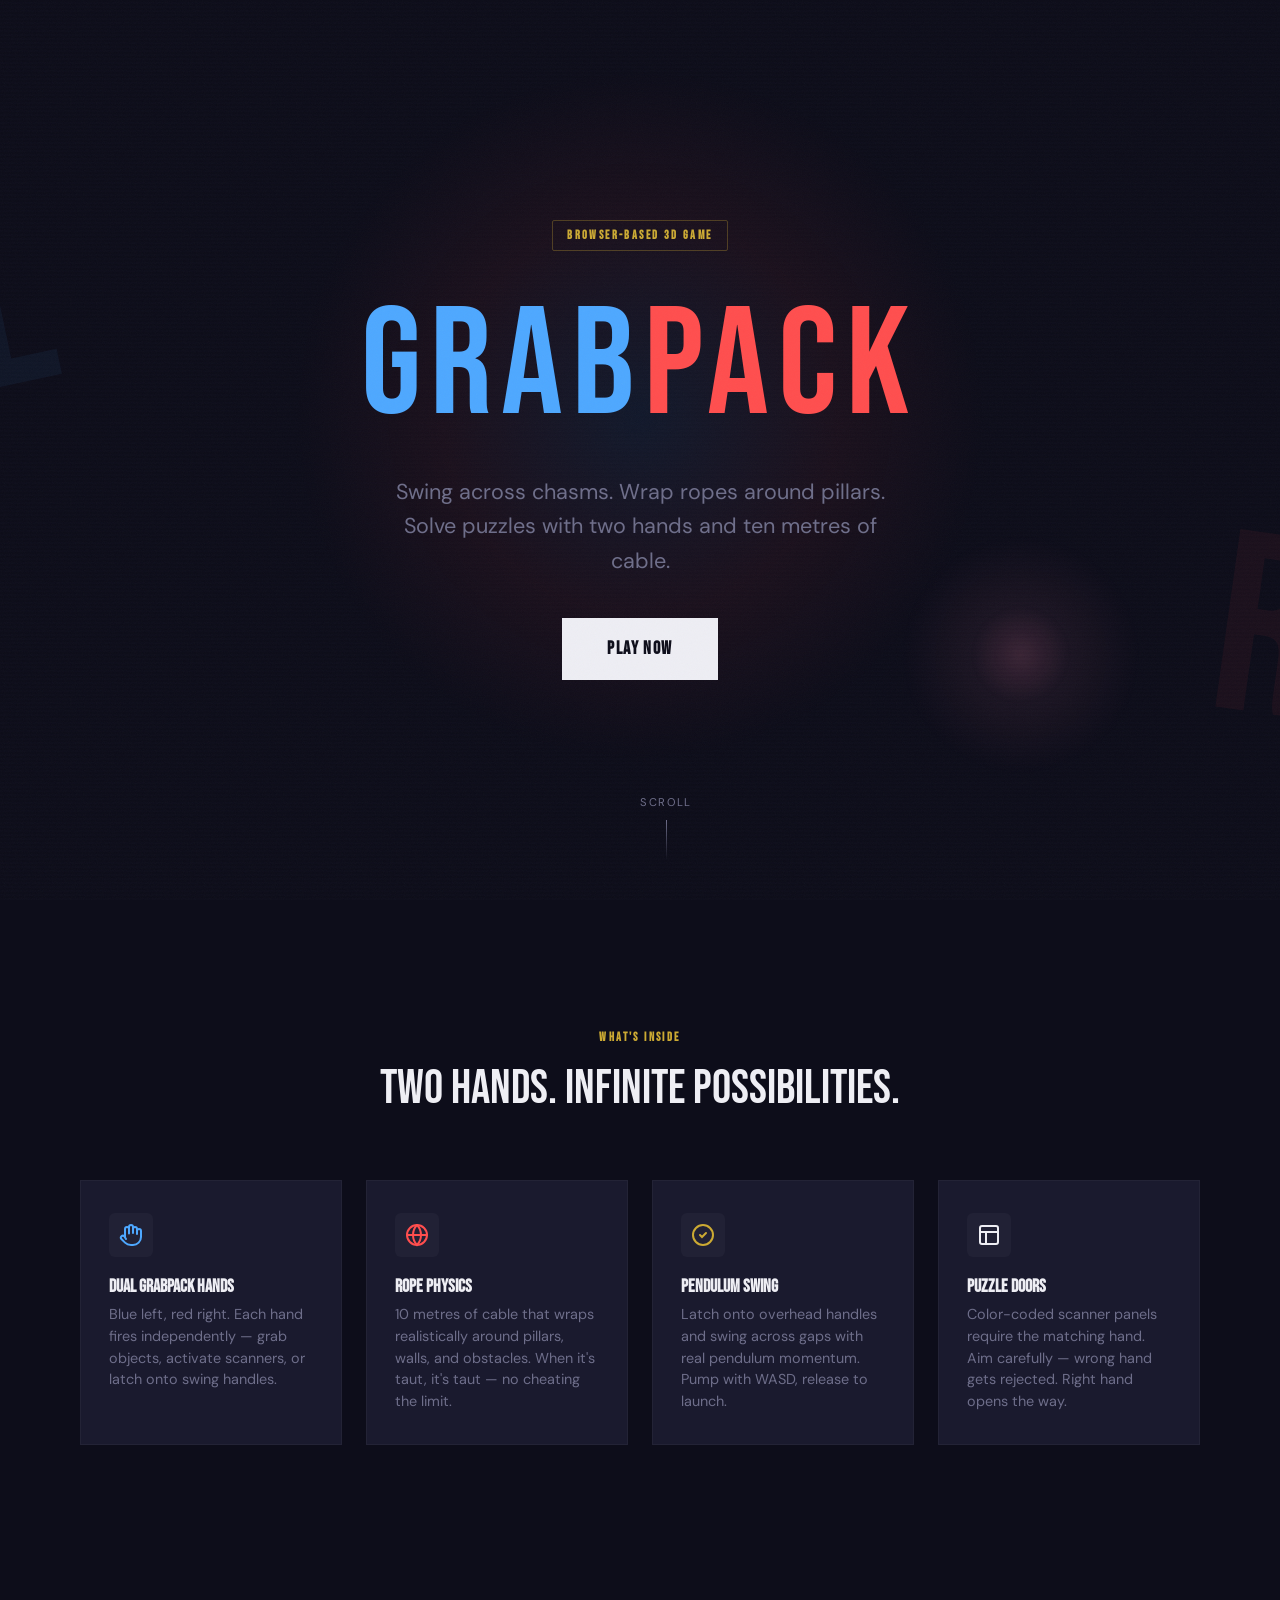
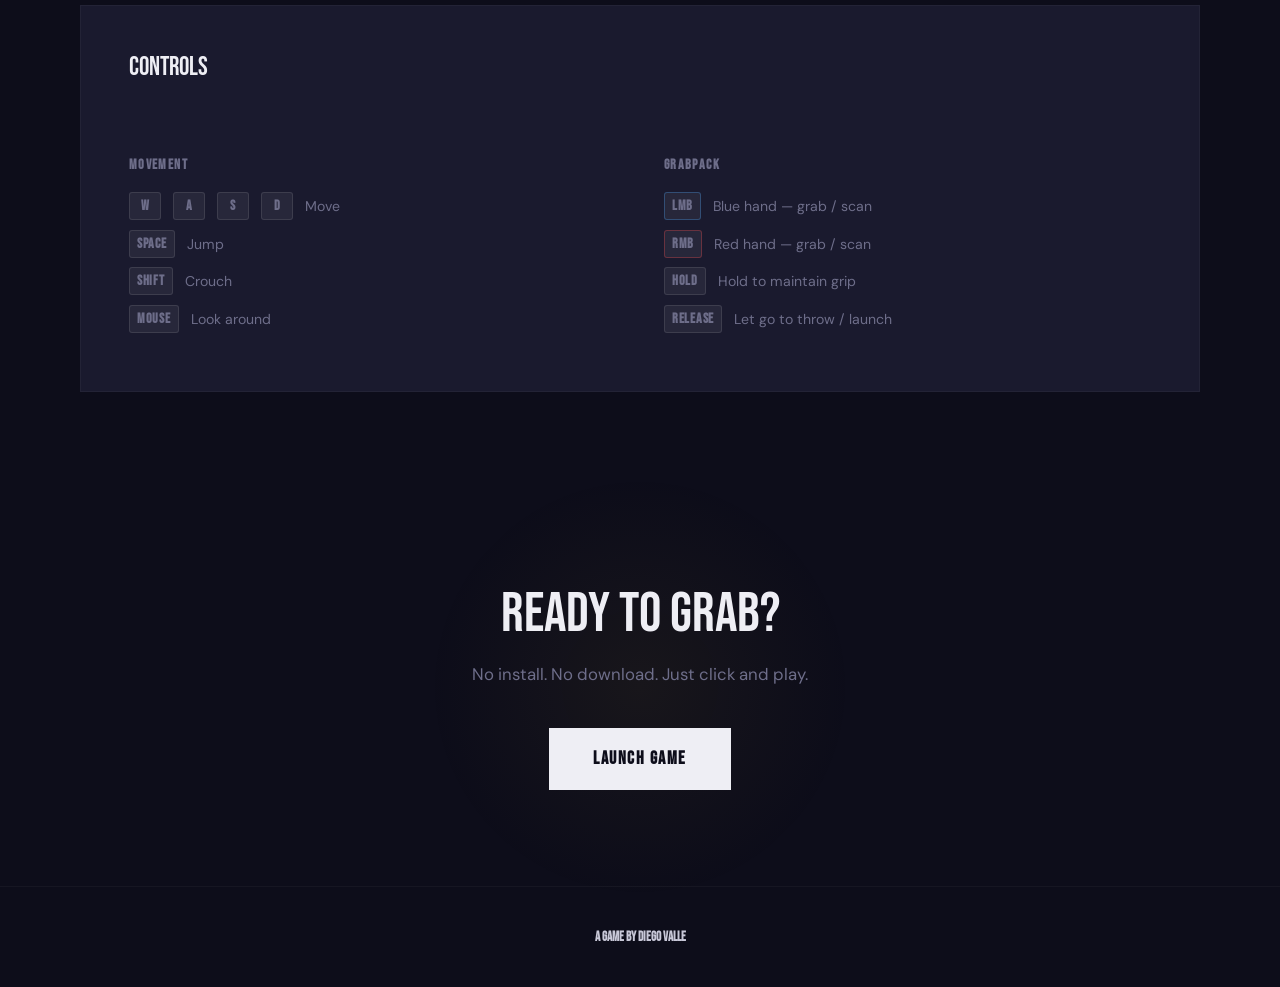
==== commit 6236cb63: "Move the birthday invite to /13 and restore the games homepage." ====
--- a/index.html
+++ b/index.html
@@ -1,40 +1,754 @@
 <!DOCTYPE html>
 <html lang="en">
 <head>
-  <meta charset="utf-8">
-  <meta name="viewport" content="width=device-width, initial-scale=1">
-  <title>Diego’s 13th birthday</title>
-  <meta name="description" content="Saturday, October 10, noon to three. Pinstripes, Hillsdale Mall. Come celebrate Diego Valle.">
-  <meta property="og:title" content="Diego’s 13th birthday">
-  <meta property="og:description" content="Saturday, October 10, noon to three. Pinstripes, Hillsdale Mall.">
+  <meta charset="UTF-8">
+  <meta name="viewport" content="width=device-width, initial-scale=1.0">
+  <title>Diego Valle — Games</title>
+  <meta name="description" content="Games by Diego Valle. Play Grabpack Simulator — a browser-based 3D first-person game with rope physics, pendulum swings, and puzzle doors.">
+  <meta name="theme-color" content="#1a1a2e">
+
+  <!-- Open Graph -->
+  <meta property="og:title" content="Diego Valle — Games">
+  <meta property="og:description" content="Games by Diego Valle. Play Grabpack Simulator — rope physics, pendulum swings, and puzzle doors in your browser.">
   <meta property="og:type" content="website">
-  <meta property="og:url" content="https://diegovalle.me/">
-  <meta property="og:image" content="https://images.lumacdn.com/event-social/99/840ebd90-3e58-4137-88cd-6d27fc366a42.png">
-  <link rel="canonical" href="https://diegovalle.me/">
+  <meta property="og:image" content="./og-image.png">
+
+  <!-- Twitter Card -->
+  <meta name="twitter:card" content="summary_large_image">
+  <meta name="twitter:title" content="Diego Valle — Games">
+  <meta name="twitter:description" content="Games by Diego Valle. Grabpack Simulator and more.">
+
+  <link rel="preconnect" href="https://fonts.googleapis.com">
+  <link rel="preconnect" href="https://fonts.gstatic.com" crossorigin>
+  <link href="https://fonts.googleapis.com/css2?family=DM+Sans:ital,wght@0,400;0,500;0,700;1,400&family=Bebas+Neue&display=swap" rel="stylesheet">
+
   <style>
-    html, body {
-      margin: 0;
-      height: 100%;
-      background: #0d0c13;
-    }
-    iframe {
-      display: block;
+    /* ═══════════════════════════════════════
+       CSS VARIABLES
+       ═══════════════════════════════════════ */
+    :root {
+      --bg:         #0d0d1a;
+      --bg-surface: #1a1a2e;
+      --blue:       #4ea8ff;
+      --red:        #ff4e4e;
+      --gold:       #ccaa33;
+      --text:       #c8c8d8;
+      --text-dim:   #6e6e8a;
+      --white:      #eeeef4;
+    }
+
+    /* ═══════════════════════════════════════
+       ORB CANVAS
+       ═══════════════════════════════════════ */
+    #orb-canvas {
+      position: fixed;
+      inset: 0;
       width: 100%;
       height: 100%;
-      border: 0;
+      z-index: 0;
+      pointer-events: none;
+    }
+
+    /* ═══════════════════════════════════════
+       RESET & BASE
+       ═══════════════════════════════════════ */
+    *, *::before, *::after { margin: 0; padding: 0; box-sizing: border-box; }
+
+    html {
+      scroll-behavior: smooth;
+      -webkit-font-smoothing: antialiased;
+    }
+
+    body {
+      font-family: 'DM Sans', sans-serif;
+      background: var(--bg);
+      color: var(--text);
+      overflow-x: hidden;
+      line-height: 1.6;
+    }
+
+    /* Noise grain overlay */
+    body::before {
+      content: '';
+      position: fixed;
+      inset: 0;
+      z-index: 9999;
+      pointer-events: none;
+      opacity: 0.035;
+      background-image: url("data:image/svg+xml,%3Csvg viewBox='0 0 256 256' xmlns='http://www.w3.org/2000/svg'%3E%3Cfilter id='n'%3E%3CfeTurbulence type='fractalNoise' baseFrequency='0.9' numOctaves='4' stitchTiles='stitch'/%3E%3C/filter%3E%3Crect width='100%25' height='100%25' filter='url(%23n)'/%3E%3C/svg%3E");
+      background-size: 200px;
+    }
+
+    h1, h2, h3 {
+      font-family: 'Bebas Neue', sans-serif;
+      font-weight: 400;
+      line-height: 1.1;
+      color: var(--white);
+    }
+
+    a { color: inherit; text-decoration: none; }
+    img { display: block; max-width: 100%; }
+
+    section, footer { position: relative; z-index: 1; }
+
+    /* ═══════════════════════════════════════
+       UTILITY
+       ═══════════════════════════════════════ */
+    .container {
+      width: min(1120px, 90vw);
+      margin: 0 auto;
+    }
+
+    /* ═══════════════════════════════════════
+       HERO
+       ═══════════════════════════════════════ */
+    .hero {
+      position: relative;
+      min-height: 100vh;
+      min-height: 100dvh;
+      display: flex;
+      flex-direction: column;
+      align-items: center;
+      justify-content: center;
+      text-align: center;
+      overflow: hidden;
+    }
+
+    /* Radial glow behind title */
+    .hero::before {
+      content: '';
+      position: absolute;
+      width: 700px;
+      height: 700px;
+      border-radius: 50%;
+      background: radial-gradient(circle, rgba(78, 168, 255, 0.08) 0%, rgba(255, 78, 78, 0.06) 40%, transparent 70%);
+      top: 50%;
+      left: 50%;
+      transform: translate(-50%, -55%);
+      pointer-events: none;
+      z-index: 0;
+    }
+
+    /* Animated scanlines */
+    .hero::after {
+      content: '';
+      position: absolute;
+      inset: 0;
+      pointer-events: none;
+      z-index: 1;
+      background: repeating-linear-gradient(
+        0deg,
+        transparent,
+        transparent 2px,
+        rgba(0, 0, 0, 0.04) 2px,
+        rgba(0, 0, 0, 0.04) 4px
+      );
+    }
+
+    .hero__content {
+      position: relative;
+      z-index: 2;
+    }
+
+    .hero__badge {
+      display: inline-block;
+      font-family: 'Bebas Neue', sans-serif;
+      font-weight: 600;
+      font-size: 0.75rem;
+      letter-spacing: 0.2em;
+      text-transform: uppercase;
+      color: var(--gold);
+      border: 1px solid rgba(204, 170, 51, 0.3);
+      padding: 0.4em 1.2em;
+      border-radius: 2px;
+      margin-bottom: 2rem;
+      animation: fadeSlideUp 0.8s ease-out both;
+    }
+
+    .hero__title {
+      font-size: clamp(4rem, 12vw, 10rem);
+      letter-spacing: 0.06em;
+      margin-bottom: 0.15em;
+      animation: fadeSlideUp 0.8s 0.15s ease-out both;
+    }
+
+    .hero__title .blue { color: var(--blue); }
+    .hero__title .red  { color: var(--red); }
+
+    .hero__sub {
+      font-size: clamp(1rem, 2.5vw, 1.35rem);
+      color: var(--text-dim);
+      max-width: 520px;
+      margin: 0 auto 2.5rem;
+      animation: fadeSlideUp 0.8s 0.3s ease-out both;
+    }
+
+    .hero__cta {
+      display: inline-flex;
+      align-items: center;
+      gap: 0.75rem;
+      font-family: 'Bebas Neue', sans-serif;
+      font-weight: 700;
+      font-size: 1.15rem;
+      letter-spacing: 0.08em;
+      text-transform: uppercase;
+      color: var(--bg);
+      background: var(--white);
+      padding: 1rem 2.8rem;
+      border: none;
+      cursor: pointer;
+      position: relative;
+      overflow: hidden;
+      transition: transform 0.2s, box-shadow 0.3s;
+      animation: fadeSlideUp 0.8s 0.45s ease-out both;
+    }
+
+    .hero__cta::before {
+      content: '';
+      position: absolute;
+      inset: 0;
+      background: linear-gradient(135deg, var(--blue), var(--red));
+      opacity: 0;
+      transition: opacity 0.3s;
+    }
+
+    .hero__cta:hover {
+      transform: translateY(-2px);
+      box-shadow:
+        0 0 30px rgba(78, 168, 255, 0.25),
+        0 0 60px rgba(255, 78, 78, 0.15);
+    }
+    .hero__cta:hover::before { opacity: 1; }
+    .hero__cta:hover span   { color: var(--white); }
+    .hero__cta span {
+      position: relative;
+      z-index: 1;
+      transition: color 0.3s;
+    }
+    .hero__cta:active { transform: translateY(0); }
+
+    /* Scroll hint */
+    .hero__scroll {
+      position: absolute;
+      bottom: 2.5rem;
+      left: 50%;
+      transform: translateX(-50%);
+      z-index: 2;
+      display: flex;
+      flex-direction: column;
+      align-items: center;
+      gap: 0.5rem;
+      color: var(--text-dim);
+      font-size: 0.7rem;
+      letter-spacing: 0.15em;
+      text-transform: uppercase;
+      animation: fadeSlideUp 0.8s 0.6s ease-out both;
+    }
+
+    .hero__scroll-line {
+      width: 1px;
+      height: 40px;
+      background: linear-gradient(to bottom, var(--text-dim), transparent);
+      animation: scrollPulse 2s ease-in-out infinite;
+    }
+
+    /* ── Floating hand silhouettes ── */
+    .hand-float {
+      position: absolute;
+      z-index: 0;
+      opacity: 0.06;
+      font-size: clamp(8rem, 20vw, 18rem);
+      font-family: 'Bebas Neue', sans-serif;
+      font-weight: 400;
+      user-select: none;
+      pointer-events: none;
+      line-height: 1;
+    }
+    .hand-float--left {
+      left: -3vw;
+      top: 20%;
+      color: var(--blue);
+      transform: rotate(-12deg);
+      animation: floatL 8s ease-in-out infinite;
+    }
+    .hand-float--right {
+      right: -3vw;
+      bottom: 15%;
+      color: var(--red);
+      transform: rotate(8deg);
+      animation: floatR 9s ease-in-out infinite;
+    }
+
+    /* ═══════════════════════════════════════
+       FEATURES
+       ═══════════════════════════════════════ */
+    .features {
+      padding: 8rem 0 6rem;
+      position: relative;
+    }
+
+    .features__header {
+      text-align: center;
+      margin-bottom: 4rem;
+    }
+
+    .features__label {
+      font-family: 'Bebas Neue', sans-serif;
+      font-weight: 600;
+      font-size: 0.75rem;
+      letter-spacing: 0.2em;
+      text-transform: uppercase;
+      color: var(--gold);
+      margin-bottom: 1rem;
+    }
+
+    .features__heading {
+      font-size: clamp(1.8rem, 4vw, 3rem);
+    }
+
+    .features__grid {
+      display: grid;
+      grid-template-columns: repeat(auto-fit, minmax(260px, 1fr));
+      gap: 1.5rem;
+    }
+
+    .feature-card {
+      background: var(--bg-surface);
+      border: 1px solid rgba(255, 255, 255, 0.04);
+      padding: 2rem 1.75rem;
+      position: relative;
+      overflow: hidden;
+      transition: border-color 0.3s, transform 0.25s;
+    }
+
+    .feature-card::before {
+      content: '';
+      position: absolute;
+      top: 0;
+      left: 0;
+      width: 3px;
+      height: 100%;
+      background: var(--accent);
+      opacity: 0;
+      transition: opacity 0.3s;
+    }
+
+    .feature-card:hover {
+      border-color: rgba(255, 255, 255, 0.08);
+      transform: translateY(-3px);
+    }
+    .feature-card:hover::before { opacity: 1; }
+
+    .feature-card__icon {
+      width: 44px;
+      height: 44px;
+      display: flex;
+      align-items: center;
+      justify-content: center;
+      border-radius: 6px;
+      margin-bottom: 1.25rem;
+      font-size: 1.4rem;
+      background: rgba(255, 255, 255, 0.03);
+    }
+
+    .feature-card__title {
+      font-family: 'Bebas Neue', sans-serif;
+      font-weight: 700;
+      font-size: 1.1rem;
+      margin-bottom: 0.5rem;
+      color: var(--white);
+    }
+
+    .feature-card__desc {
+      font-size: 0.9rem;
+      color: var(--text-dim);
+      line-height: 1.5;
+    }
+
+    /* Per-card accent colors */
+    .feature-card--blue   { --accent: var(--blue); }
+    .feature-card--red    { --accent: var(--red); }
+    .feature-card--gold   { --accent: var(--gold); }
+    .feature-card--white  { --accent: var(--white); }
+
+    .feature-card--blue  .feature-card__icon { color: var(--blue); }
+    .feature-card--red   .feature-card__icon { color: var(--red); }
+    .feature-card--gold  .feature-card__icon { color: var(--gold); }
+    .feature-card--white .feature-card__icon { color: var(--white); }
+
+    /* ═══════════════════════════════════════
+       CONTROLS
+       ═══════════════════════════════════════ */
+    .controls {
+      padding: 4rem 0 6rem;
+    }
+
+    .controls__inner {
+      background: var(--bg-surface);
+      border: 1px solid rgba(255, 255, 255, 0.04);
+      padding: 3rem;
+      display: grid;
+      grid-template-columns: 1fr 1fr;
+      gap: 3rem;
+    }
+
+    .controls__heading {
+      font-size: 1.6rem;
+      margin-bottom: 1.5rem;
+      grid-column: 1 / -1;
+    }
+
+    .control-group__title {
+      font-family: 'Bebas Neue', sans-serif;
+      font-weight: 700;
+      font-size: 0.85rem;
+      letter-spacing: 0.1em;
+      text-transform: uppercase;
+      color: var(--text-dim);
+      margin-bottom: 1rem;
+    }
+
+    .control-row {
+      display: flex;
+      align-items: center;
+      gap: 0.75rem;
+      margin-bottom: 0.6rem;
+    }
+
+    .key {
+      display: inline-flex;
+      align-items: center;
+      justify-content: center;
+      min-width: 32px;
+      height: 28px;
+      padding: 0 0.5em;
+      font-family: 'Bebas Neue', sans-serif;
+      font-weight: 700;
+      font-size: 0.7rem;
+      letter-spacing: 0.05em;
+      color: var(--white);
+      background: rgba(255, 255, 255, 0.06);
+      border: 1px solid rgba(255, 255, 255, 0.1);
+      border-radius: 3px;
+    }
+
+    .key--blue { border-color: rgba(78, 168, 255, 0.3); color: var(--blue); }
+    .key--red  { border-color: rgba(255, 78, 78, 0.3); color: var(--red); }
+
+    .control-row span {
+      font-size: 0.88rem;
+      color: var(--text-dim);
+    }
+
+    /* ═══════════════════════════════════════
+       CTA BANNER
+       ═══════════════════════════════════════ */
+    .cta-banner {
+      padding: 6rem 0;
+      text-align: center;
+      position: relative;
+    }
+
+    .cta-banner::before {
+      content: '';
+      position: absolute;
+      width: 500px;
+      height: 500px;
+      border-radius: 50%;
+      background: radial-gradient(circle, rgba(204, 170, 51, 0.06) 0%, transparent 60%);
+      top: 50%;
+      left: 50%;
+      transform: translate(-50%, -50%);
+      pointer-events: none;
+    }
+
+    .cta-banner__heading {
+      font-size: clamp(2rem, 5vw, 3.5rem);
+      margin-bottom: 1rem;
+      position: relative;
+    }
+
+    .cta-banner__sub {
+      color: var(--text-dim);
+      margin-bottom: 2.5rem;
+      font-size: 1.05rem;
+      position: relative;
+    }
+
+    .cta-banner .hero__cta {
+      animation: none;
+    }
+
+    /* ═══════════════════════════════════════
+       FOOTER
+       ═══════════════════════════════════════ */
+    footer {
+      padding: 2.5rem 0;
+      text-align: center;
+      border-top: 1px solid rgba(255, 255, 255, 0.04);
+    }
+
+    footer p {
+      font-size: 0.8rem;
+      color: var(--text-dim);
+    }
+
+    footer .credit {
+      font-family: 'Bebas Neue', sans-serif;
+      font-weight: 600;
+      color: var(--text);
+    }
+
+    /* ═══════════════════════════════════════
+       ANIMATIONS
+       ═══════════════════════════════════════ */
+    @keyframes fadeSlideUp {
+      from { opacity: 0; transform: translateY(24px); }
+      to   { opacity: 1; transform: translateY(0); }
+    }
+
+    @keyframes scrollPulse {
+      0%, 100% { opacity: 0.4; transform: scaleY(1); }
+      50%      { opacity: 1;   transform: scaleY(1.3); transform-origin: top; }
+    }
+
+    @keyframes floatL {
+      0%, 100% { transform: rotate(-12deg) translateY(0); }
+      50%      { transform: rotate(-8deg) translateY(-20px); }
+    }
+
+    @keyframes floatR {
+      0%, 100% { transform: rotate(8deg) translateY(0); }
+      50%      { transform: rotate(12deg) translateY(-25px); }
+    }
+
+    /* Scroll-triggered reveals */
+    .reveal {
+      opacity: 0;
+      transform: translateY(30px);
+      transition: opacity 0.7s ease-out, transform 0.7s ease-out;
+    }
+    .reveal.visible {
+      opacity: 1;
+      transform: translateY(0);
+    }
+
+    /* ═══════════════════════════════════════
+       RESPONSIVE
+       ═══════════════════════════════════════ */
+    @media (max-width: 768px) {
+      .controls__inner {
+        grid-template-columns: 1fr;
+        padding: 2rem 1.5rem;
+        gap: 2rem;
+      }
+      .controls__heading { grid-column: 1; }
+      .hand-float { display: none; }
+    }
+
+    @media (max-width: 480px) {
+      .hero__cta {
+        padding: 0.9rem 2rem;
+        font-size: 1rem;
+      }
+      .feature-card {
+        padding: 1.5rem 1.25rem;
+      }
     }
   </style>
 </head>
 <body>
-  <iframe
-    src="https://luma.com/embed/event/evt-cC3O8iEmAqfELRD/simple"
-    title="Diego’s 13th birthday"
-    width="100%"
-    height="100%"
-    frameborder="0"
-    allow="fullscreen; payment"
-    aria-hidden="false"
-    tabindex="0"
-  ></iframe>
+
+  <canvas id="orb-canvas" aria-hidden="true"></canvas>
+
+  <!-- ════════════ HERO ════════════ -->
+  <section class="hero" role="banner">
+    <div class="hand-float hand-float--left" aria-hidden="true">L</div>
+    <div class="hand-float hand-float--right" aria-hidden="true">R</div>
+
+    <div class="hero__content">
+      <span class="hero__badge">Browser-Based 3D Game</span>
+      <h1 class="hero__title">
+        <span class="blue">GRAB</span><span class="red">PACK</span>
+      </h1>
+      <p class="hero__sub">
+        Swing across chasms. Wrap ropes around pillars. Solve puzzles with two hands and ten metres of cable.
+      </p>
+      <a href="/grabpack/play/" class="hero__cta" role="button">
+        <span>Play Now</span>
+      </a>
+    </div>
+
+    <div class="hero__scroll" aria-hidden="true">
+      <span>Scroll</span>
+      <div class="hero__scroll-line"></div>
+    </div>
+  </section>
+
+  <!-- ════════════ FEATURES ════════════ -->
+  <section class="features" id="features">
+    <div class="container">
+      <header class="features__header reveal">
+        <p class="features__label">What's Inside</p>
+        <h2 class="features__heading">Two Hands. Infinite Possibilities.</h2>
+      </header>
+
+      <div class="features__grid">
+        <article class="feature-card feature-card--blue reveal" style="transition-delay: 0.05s">
+          <div class="feature-card__icon">
+            <svg width="24" height="24" viewBox="0 0 24 24" fill="none" stroke="currentColor" stroke-width="2" stroke-linecap="round"><path d="M18 11V6a2 2 0 0 0-2-2a2 2 0 0 0-2 2v0M14 10V4a2 2 0 0 0-2-2a2 2 0 0 0-2 2v6M10 10.5V6a2 2 0 0 0-2-2a2 2 0 0 0-2 2v8"/><path d="M18 8a2 2 0 1 1 4 0v6a8 8 0 0 1-8 8h-2c-2.8 0-4.5-.86-5.99-2.34l-3.6-3.6a2 2 0 0 1 2.83-2.82L7 16"/></svg>
+          </div>
+          <h3 class="feature-card__title">Dual Grabpack Hands</h3>
+          <p class="feature-card__desc">Blue left, red right. Each hand fires independently — grab objects, activate scanners, or latch onto swing handles.</p>
+        </article>
+
+        <article class="feature-card feature-card--red reveal" style="transition-delay: 0.1s">
+          <div class="feature-card__icon">
+            <svg width="24" height="24" viewBox="0 0 24 24" fill="none" stroke="currentColor" stroke-width="2" stroke-linecap="round"><circle cx="12" cy="12" r="10"/><path d="M12 2a14.5 14.5 0 0 0 0 20a14.5 14.5 0 0 0 0-20"/><path d="M2 12h20"/></svg>
+          </div>
+          <h3 class="feature-card__title">Rope Physics</h3>
+          <p class="feature-card__desc">10 metres of cable that wraps realistically around pillars, walls, and obstacles. When it's taut, it's taut — no cheating the limit.</p>
+        </article>
+
+        <article class="feature-card feature-card--gold reveal" style="transition-delay: 0.15s">
+          <div class="feature-card__icon">
+            <svg width="24" height="24" viewBox="0 0 24 24" fill="none" stroke="currentColor" stroke-width="2" stroke-linecap="round"><path d="M12 22c5.5 0 10-4.5 10-10S17.5 2 12 2 2 6.5 2 12s4.5 10 10 10z"/><path d="m9 12 2 2 4-4"/></svg>
+          </div>
+          <h3 class="feature-card__title">Pendulum Swing</h3>
+          <p class="feature-card__desc">Latch onto overhead handles and swing across gaps with real pendulum momentum. Pump with WASD, release to launch.</p>
+        </article>
+
+        <article class="feature-card feature-card--white reveal" style="transition-delay: 0.2s">
+          <div class="feature-card__icon">
+            <svg width="24" height="24" viewBox="0 0 24 24" fill="none" stroke="currentColor" stroke-width="2" stroke-linecap="round"><rect x="3" y="3" width="18" height="18" rx="2"/><path d="M3 9h18"/><path d="M9 21V9"/></svg>
+          </div>
+          <h3 class="feature-card__title">Puzzle Doors</h3>
+          <p class="feature-card__desc">Color-coded scanner panels require the matching hand. Aim carefully — wrong hand gets rejected. Right hand opens the way.</p>
+        </article>
+      </div>
+    </div>
+  </section>
+
+  <!-- ════════════ CONTROLS ════════════ -->
+  <section class="controls">
+    <div class="container">
+      <div class="controls__inner reveal">
+        <h2 class="controls__heading">Controls</h2>
+
+        <div class="control-group">
+          <p class="control-group__title">Movement</p>
+          <div class="control-row"><span class="key">W</span><span class="key">A</span><span class="key">S</span><span class="key">D</span> <span>Move</span></div>
+          <div class="control-row"><span class="key">SPACE</span> <span>Jump</span></div>
+          <div class="control-row"><span class="key">SHIFT</span> <span>Crouch</span></div>
+          <div class="control-row"><span class="key">MOUSE</span> <span>Look around</span></div>
+        </div>
+
+        <div class="control-group">
+          <p class="control-group__title">Grabpack</p>
+          <div class="control-row"><span class="key key--blue">LMB</span> <span>Blue hand — grab / scan</span></div>
+          <div class="control-row"><span class="key key--red">RMB</span> <span>Red hand — grab / scan</span></div>
+          <div class="control-row"><span class="key">HOLD</span> <span>Hold to maintain grip</span></div>
+          <div class="control-row"><span class="key">RELEASE</span> <span>Let go to throw / launch</span></div>
+        </div>
+      </div>
+    </div>
+  </section>
+
+  <!-- ════════════ BOTTOM CTA ════════════ -->
+  <section class="cta-banner">
+    <div class="container">
+      <h2 class="cta-banner__heading reveal">Ready to Grab?</h2>
+      <p class="cta-banner__sub reveal" style="transition-delay: 0.1s">No install. No download. Just click and play.</p>
+      <a href="/grabpack/play/" class="hero__cta reveal" role="button" style="transition-delay: 0.2s">
+        <span>Launch Game</span>
+      </a>
+    </div>
+  </section>
+
+  <!-- ════════════ FOOTER ════════════ -->
+  <footer>
+    <div class="container">
+      <p><span class="credit">A game by Diego Valle</span></p>
+    </div>
+  </footer>
+
+  <!-- ════════════ SCROLL REVEAL ════════════ -->
+  <script>
+    const reveals = document.querySelectorAll('.reveal');
+    const observer = new IntersectionObserver((entries) => {
+      for (const entry of entries) {
+        if (entry.isIntersecting) {
+          entry.target.classList.add('visible');
+          observer.unobserve(entry.target);
+        }
+      }
+    }, { threshold: 0.15 });
+    reveals.forEach(el => observer.observe(el));
+  </script>
+
+  <!-- Glowing orb -->
+  <script>
+  (() => {
+    const canvas = document.getElementById('orb-canvas');
+    const ctx = canvas.getContext('2d');
+    let w, h;
+
+    function resize() {
+      w = canvas.width  = window.innerWidth;
+      h = canvas.height = window.innerHeight;
+    }
+    resize();
+    window.addEventListener('resize', resize);
+
+    // Orb state — slow drifting path using sine waves
+    const orb = {
+      radius: 120,
+      // Phase offsets so it doesn't start exactly at center
+      px: Math.random() * Math.PI * 2,
+      py: Math.random() * Math.PI * 2,
+      // Speed multipliers (very slow drift)
+      sx: 0.15 + Math.random() * 0.05,
+      sy: 0.10 + Math.random() * 0.05,
+    };
+
+    // Color cycles between blue and red
+    function lerpColor(t) {
+      // t goes 0→1→0, blend between blue (#4ea8ff) and red (#ff4e4e)
+      const r = Math.round(78  + (255 - 78)  * t);
+      const g = Math.round(168 + (78  - 168) * t);
+      const b = Math.round(255 + (78  - 255) * t);
+      return `${r}, ${g}, ${b}`;
+    }
+
+    function draw(time) {
+      const t = time * 0.001;
+      ctx.clearRect(0, 0, w, h);
+
+      // Position: wanders across full viewport
+      const x = w * 0.5 + Math.sin(t * orb.sx + orb.px) * w * 0.4;
+      const y = h * 0.5 + Math.sin(t * orb.sy + orb.py) * h * 0.35;
+
+      // Color blend (slow cycle)
+      const colorT = (Math.sin(t * 0.2) + 1) * 0.5;
+      const rgb = lerpColor(colorT);
+
+      // Draw radial gradient orb
+      const grad = ctx.createRadialGradient(x, y, 0, x, y, orb.radius);
+      grad.addColorStop(0,   `rgba(${rgb}, 0.25)`);
+      grad.addColorStop(0.4, `rgba(${rgb}, 0.08)`);
+      grad.addColorStop(1,   `rgba(${rgb}, 0)`);
+
+      ctx.fillStyle = grad;
+      ctx.beginPath();
+      ctx.arc(x, y, orb.radius, 0, Math.PI * 2);
+      ctx.fill();
+
+      requestAnimationFrame(draw);
+    }
+
+    requestAnimationFrame(draw);
+  })();
+  </script>
+
 </body>
 </html>
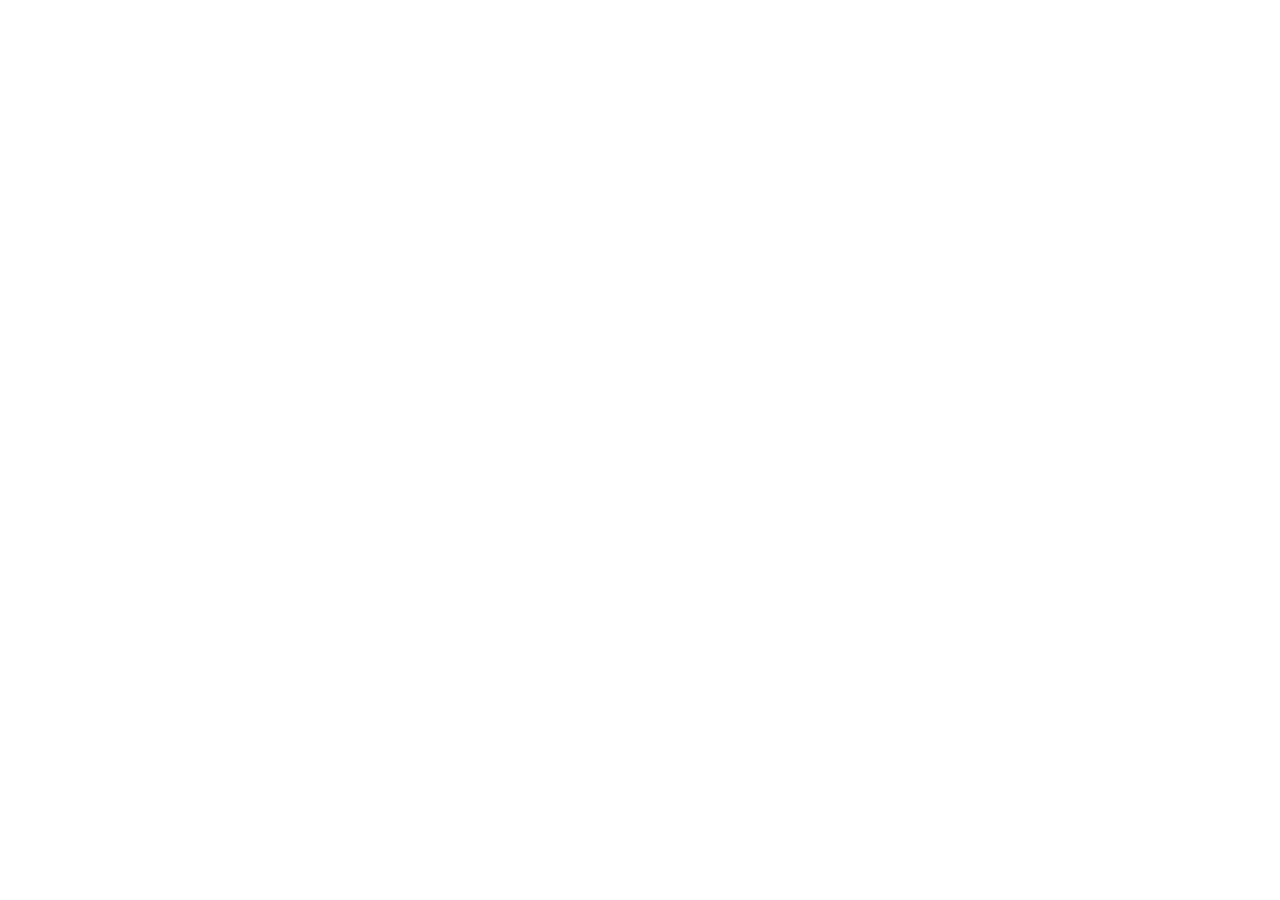
==== commit 0697a592: "Serve the Luma embed as the single page at / and /13." ====
--- a/index.html
+++ b/index.html
@@ -1,754 +1,24 @@
 <!DOCTYPE html>
 <html lang="en">
 <head>
-  <meta charset="UTF-8">
-  <meta name="viewport" content="width=device-width, initial-scale=1.0">
-  <title>Diego Valle — Games</title>
-  <meta name="description" content="Games by Diego Valle. Play Grabpack Simulator — a browser-based 3D first-person game with rope physics, pendulum swings, and puzzle doors.">
-  <meta name="theme-color" content="#1a1a2e">
-
-  <!-- Open Graph -->
-  <meta property="og:title" content="Diego Valle — Games">
-  <meta property="og:description" content="Games by Diego Valle. Play Grabpack Simulator — rope physics, pendulum swings, and puzzle doors in your browser.">
-  <meta property="og:type" content="website">
-  <meta property="og:image" content="./og-image.png">
-
-  <!-- Twitter Card -->
-  <meta name="twitter:card" content="summary_large_image">
-  <meta name="twitter:title" content="Diego Valle — Games">
-  <meta name="twitter:description" content="Games by Diego Valle. Grabpack Simulator and more.">
-
-  <link rel="preconnect" href="https://fonts.googleapis.com">
-  <link rel="preconnect" href="https://fonts.gstatic.com" crossorigin>
-  <link href="https://fonts.googleapis.com/css2?family=DM+Sans:ital,wght@0,400;0,500;0,700;1,400&family=Bebas+Neue&display=swap" rel="stylesheet">
-
+  <meta charset="utf-8">
+  <meta name="viewport" content="width=device-width, initial-scale=1">
+  <title>Diego’s 13th birthday</title>
   <style>
-    /* ═══════════════════════════════════════
-       CSS VARIABLES
-       ═══════════════════════════════════════ */
-    :root {
-      --bg:         #0d0d1a;
-      --bg-surface: #1a1a2e;
-      --blue:       #4ea8ff;
-      --red:        #ff4e4e;
-      --gold:       #ccaa33;
-      --text:       #c8c8d8;
-      --text-dim:   #6e6e8a;
-      --white:      #eeeef4;
-    }
-
-    /* ═══════════════════════════════════════
-       ORB CANVAS
-       ═══════════════════════════════════════ */
-    #orb-canvas {
-      position: fixed;
-      inset: 0;
-      width: 100%;
-      height: 100%;
-      z-index: 0;
-      pointer-events: none;
-    }
-
-    /* ═══════════════════════════════════════
-       RESET & BASE
-       ═══════════════════════════════════════ */
-    *, *::before, *::after { margin: 0; padding: 0; box-sizing: border-box; }
-
-    html {
-      scroll-behavior: smooth;
-      -webkit-font-smoothing: antialiased;
-    }
-
-    body {
-      font-family: 'DM Sans', sans-serif;
-      background: var(--bg);
-      color: var(--text);
-      overflow-x: hidden;
-      line-height: 1.6;
-    }
-
-    /* Noise grain overlay */
-    body::before {
-      content: '';
-      position: fixed;
-      inset: 0;
-      z-index: 9999;
-      pointer-events: none;
-      opacity: 0.035;
-      background-image: url("data:image/svg+xml,%3Csvg viewBox='0 0 256 256' xmlns='http://www.w3.org/2000/svg'%3E%3Cfilter id='n'%3E%3CfeTurbulence type='fractalNoise' baseFrequency='0.9' numOctaves='4' stitchTiles='stitch'/%3E%3C/filter%3E%3Crect width='100%25' height='100%25' filter='url(%23n)'/%3E%3C/svg%3E");
-      background-size: 200px;
-    }
-
-    h1, h2, h3 {
-      font-family: 'Bebas Neue', sans-serif;
-      font-weight: 400;
-      line-height: 1.1;
-      color: var(--white);
-    }
-
-    a { color: inherit; text-decoration: none; }
-    img { display: block; max-width: 100%; }
-
-    section, footer { position: relative; z-index: 1; }
-
-    /* ═══════════════════════════════════════
-       UTILITY
-       ═══════════════════════════════════════ */
-    .container {
-      width: min(1120px, 90vw);
-      margin: 0 auto;
-    }
-
-    /* ═══════════════════════════════════════
-       HERO
-       ═══════════════════════════════════════ */
-    .hero {
-      position: relative;
-      min-height: 100vh;
-      min-height: 100dvh;
-      display: flex;
-      flex-direction: column;
-      align-items: center;
-      justify-content: center;
-      text-align: center;
-      overflow: hidden;
-    }
-
-    /* Radial glow behind title */
-    .hero::before {
-      content: '';
-      position: absolute;
-      width: 700px;
-      height: 700px;
-      border-radius: 50%;
-      background: radial-gradient(circle, rgba(78, 168, 255, 0.08) 0%, rgba(255, 78, 78, 0.06) 40%, transparent 70%);
-      top: 50%;
-      left: 50%;
-      transform: translate(-50%, -55%);
-      pointer-events: none;
-      z-index: 0;
-    }
-
-    /* Animated scanlines */
-    .hero::after {
-      content: '';
-      position: absolute;
-      inset: 0;
-      pointer-events: none;
-      z-index: 1;
-      background: repeating-linear-gradient(
-        0deg,
-        transparent,
-        transparent 2px,
-        rgba(0, 0, 0, 0.04) 2px,
-        rgba(0, 0, 0, 0.04) 4px
-      );
-    }
-
-    .hero__content {
-      position: relative;
-      z-index: 2;
-    }
-
-    .hero__badge {
-      display: inline-block;
-      font-family: 'Bebas Neue', sans-serif;
-      font-weight: 600;
-      font-size: 0.75rem;
-      letter-spacing: 0.2em;
-      text-transform: uppercase;
-      color: var(--gold);
-      border: 1px solid rgba(204, 170, 51, 0.3);
-      padding: 0.4em 1.2em;
-      border-radius: 2px;
-      margin-bottom: 2rem;
-      animation: fadeSlideUp 0.8s ease-out both;
-    }
-
-    .hero__title {
-      font-size: clamp(4rem, 12vw, 10rem);
-      letter-spacing: 0.06em;
-      margin-bottom: 0.15em;
-      animation: fadeSlideUp 0.8s 0.15s ease-out both;
-    }
-
-    .hero__title .blue { color: var(--blue); }
-    .hero__title .red  { color: var(--red); }
-
-    .hero__sub {
-      font-size: clamp(1rem, 2.5vw, 1.35rem);
-      color: var(--text-dim);
-      max-width: 520px;
-      margin: 0 auto 2.5rem;
-      animation: fadeSlideUp 0.8s 0.3s ease-out both;
-    }
-
-    .hero__cta {
-      display: inline-flex;
-      align-items: center;
-      gap: 0.75rem;
-      font-family: 'Bebas Neue', sans-serif;
-      font-weight: 700;
-      font-size: 1.15rem;
-      letter-spacing: 0.08em;
-      text-transform: uppercase;
-      color: var(--bg);
-      background: var(--white);
-      padding: 1rem 2.8rem;
-      border: none;
-      cursor: pointer;
-      position: relative;
-      overflow: hidden;
-      transition: transform 0.2s, box-shadow 0.3s;
-      animation: fadeSlideUp 0.8s 0.45s ease-out both;
-    }
-
-    .hero__cta::before {
-      content: '';
-      position: absolute;
-      inset: 0;
-      background: linear-gradient(135deg, var(--blue), var(--red));
-      opacity: 0;
-      transition: opacity 0.3s;
-    }
-
-    .hero__cta:hover {
-      transform: translateY(-2px);
-      box-shadow:
-        0 0 30px rgba(78, 168, 255, 0.25),
-        0 0 60px rgba(255, 78, 78, 0.15);
-    }
-    .hero__cta:hover::before { opacity: 1; }
-    .hero__cta:hover span   { color: var(--white); }
-    .hero__cta span {
-      position: relative;
-      z-index: 1;
-      transition: color 0.3s;
-    }
-    .hero__cta:active { transform: translateY(0); }
-
-    /* Scroll hint */
-    .hero__scroll {
-      position: absolute;
-      bottom: 2.5rem;
-      left: 50%;
-      transform: translateX(-50%);
-      z-index: 2;
-      display: flex;
-      flex-direction: column;
-      align-items: center;
-      gap: 0.5rem;
-      color: var(--text-dim);
-      font-size: 0.7rem;
-      letter-spacing: 0.15em;
-      text-transform: uppercase;
-      animation: fadeSlideUp 0.8s 0.6s ease-out both;
-    }
-
-    .hero__scroll-line {
-      width: 1px;
-      height: 40px;
-      background: linear-gradient(to bottom, var(--text-dim), transparent);
-      animation: scrollPulse 2s ease-in-out infinite;
-    }
-
-    /* ── Floating hand silhouettes ── */
-    .hand-float {
-      position: absolute;
-      z-index: 0;
-      opacity: 0.06;
-      font-size: clamp(8rem, 20vw, 18rem);
-      font-family: 'Bebas Neue', sans-serif;
-      font-weight: 400;
-      user-select: none;
-      pointer-events: none;
-      line-height: 1;
-    }
-    .hand-float--left {
-      left: -3vw;
-      top: 20%;
-      color: var(--blue);
-      transform: rotate(-12deg);
-      animation: floatL 8s ease-in-out infinite;
-    }
-    .hand-float--right {
-      right: -3vw;
-      bottom: 15%;
-      color: var(--red);
-      transform: rotate(8deg);
-      animation: floatR 9s ease-in-out infinite;
-    }
-
-    /* ═══════════════════════════════════════
-       FEATURES
-       ═══════════════════════════════════════ */
-    .features {
-      padding: 8rem 0 6rem;
-      position: relative;
-    }
-
-    .features__header {
-      text-align: center;
-      margin-bottom: 4rem;
-    }
-
-    .features__label {
-      font-family: 'Bebas Neue', sans-serif;
-      font-weight: 600;
-      font-size: 0.75rem;
-      letter-spacing: 0.2em;
-      text-transform: uppercase;
-      color: var(--gold);
-      margin-bottom: 1rem;
-    }
-
-    .features__heading {
-      font-size: clamp(1.8rem, 4vw, 3rem);
-    }
-
-    .features__grid {
-      display: grid;
-      grid-template-columns: repeat(auto-fit, minmax(260px, 1fr));
-      gap: 1.5rem;
-    }
-
-    .feature-card {
-      background: var(--bg-surface);
-      border: 1px solid rgba(255, 255, 255, 0.04);
-      padding: 2rem 1.75rem;
-      position: relative;
-      overflow: hidden;
-      transition: border-color 0.3s, transform 0.25s;
-    }
-
-    .feature-card::before {
-      content: '';
-      position: absolute;
-      top: 0;
-      left: 0;
-      width: 3px;
-      height: 100%;
-      background: var(--accent);
-      opacity: 0;
-      transition: opacity 0.3s;
-    }
-
-    .feature-card:hover {
-      border-color: rgba(255, 255, 255, 0.08);
-      transform: translateY(-3px);
-    }
-    .feature-card:hover::before { opacity: 1; }
-
-    .feature-card__icon {
-      width: 44px;
-      height: 44px;
-      display: flex;
-      align-items: center;
-      justify-content: center;
-      border-radius: 6px;
-      margin-bottom: 1.25rem;
-      font-size: 1.4rem;
-      background: rgba(255, 255, 255, 0.03);
-    }
-
-    .feature-card__title {
-      font-family: 'Bebas Neue', sans-serif;
-      font-weight: 700;
-      font-size: 1.1rem;
-      margin-bottom: 0.5rem;
-      color: var(--white);
-    }
-
-    .feature-card__desc {
-      font-size: 0.9rem;
-      color: var(--text-dim);
-      line-height: 1.5;
-    }
-
-    /* Per-card accent colors */
-    .feature-card--blue   { --accent: var(--blue); }
-    .feature-card--red    { --accent: var(--red); }
-    .feature-card--gold   { --accent: var(--gold); }
-    .feature-card--white  { --accent: var(--white); }
-
-    .feature-card--blue  .feature-card__icon { color: var(--blue); }
-    .feature-card--red   .feature-card__icon { color: var(--red); }
-    .feature-card--gold  .feature-card__icon { color: var(--gold); }
-    .feature-card--white .feature-card__icon { color: var(--white); }
-
-    /* ═══════════════════════════════════════
-       CONTROLS
-       ═══════════════════════════════════════ */
-    .controls {
-      padding: 4rem 0 6rem;
-    }
-
-    .controls__inner {
-      background: var(--bg-surface);
-      border: 1px solid rgba(255, 255, 255, 0.04);
-      padding: 3rem;
-      display: grid;
-      grid-template-columns: 1fr 1fr;
-      gap: 3rem;
-    }
-
-    .controls__heading {
-      font-size: 1.6rem;
-      margin-bottom: 1.5rem;
-      grid-column: 1 / -1;
-    }
-
-    .control-group__title {
-      font-family: 'Bebas Neue', sans-serif;
-      font-weight: 700;
-      font-size: 0.85rem;
-      letter-spacing: 0.1em;
-      text-transform: uppercase;
-      color: var(--text-dim);
-      margin-bottom: 1rem;
-    }
-
-    .control-row {
-      display: flex;
-      align-items: center;
-      gap: 0.75rem;
-      margin-bottom: 0.6rem;
-    }
-
-    .key {
-      display: inline-flex;
-      align-items: center;
-      justify-content: center;
-      min-width: 32px;
-      height: 28px;
-      padding: 0 0.5em;
-      font-family: 'Bebas Neue', sans-serif;
-      font-weight: 700;
-      font-size: 0.7rem;
-      letter-spacing: 0.05em;
-      color: var(--white);
-      background: rgba(255, 255, 255, 0.06);
-      border: 1px solid rgba(255, 255, 255, 0.1);
-      border-radius: 3px;
-    }
-
-    .key--blue { border-color: rgba(78, 168, 255, 0.3); color: var(--blue); }
-    .key--red  { border-color: rgba(255, 78, 78, 0.3); color: var(--red); }
-
-    .control-row span {
-      font-size: 0.88rem;
-      color: var(--text-dim);
-    }
-
-    /* ═══════════════════════════════════════
-       CTA BANNER
-       ═══════════════════════════════════════ */
-    .cta-banner {
-      padding: 6rem 0;
-      text-align: center;
-      position: relative;
-    }
-
-    .cta-banner::before {
-      content: '';
-      position: absolute;
-      width: 500px;
-      height: 500px;
-      border-radius: 50%;
-      background: radial-gradient(circle, rgba(204, 170, 51, 0.06) 0%, transparent 60%);
-      top: 50%;
-      left: 50%;
-      transform: translate(-50%, -50%);
-      pointer-events: none;
-    }
-
-    .cta-banner__heading {
-      font-size: clamp(2rem, 5vw, 3.5rem);
-      margin-bottom: 1rem;
-      position: relative;
-    }
-
-    .cta-banner__sub {
-      color: var(--text-dim);
-      margin-bottom: 2.5rem;
-      font-size: 1.05rem;
-      position: relative;
-    }
-
-    .cta-banner .hero__cta {
-      animation: none;
-    }
-
-    /* ═══════════════════════════════════════
-       FOOTER
-       ═══════════════════════════════════════ */
-    footer {
-      padding: 2.5rem 0;
-      text-align: center;
-      border-top: 1px solid rgba(255, 255, 255, 0.04);
-    }
-
-    footer p {
-      font-size: 0.8rem;
-      color: var(--text-dim);
-    }
-
-    footer .credit {
-      font-family: 'Bebas Neue', sans-serif;
-      font-weight: 600;
-      color: var(--text);
-    }
-
-    /* ═══════════════════════════════════════
-       ANIMATIONS
-       ═══════════════════════════════════════ */
-    @keyframes fadeSlideUp {
-      from { opacity: 0; transform: translateY(24px); }
-      to   { opacity: 1; transform: translateY(0); }
-    }
-
-    @keyframes scrollPulse {
-      0%, 100% { opacity: 0.4; transform: scaleY(1); }
-      50%      { opacity: 1;   transform: scaleY(1.3); transform-origin: top; }
-    }
-
-    @keyframes floatL {
-      0%, 100% { transform: rotate(-12deg) translateY(0); }
-      50%      { transform: rotate(-8deg) translateY(-20px); }
-    }
-
-    @keyframes floatR {
-      0%, 100% { transform: rotate(8deg) translateY(0); }
-      50%      { transform: rotate(12deg) translateY(-25px); }
-    }
-
-    /* Scroll-triggered reveals */
-    .reveal {
-      opacity: 0;
-      transform: translateY(30px);
-      transition: opacity 0.7s ease-out, transform 0.7s ease-out;
-    }
-    .reveal.visible {
-      opacity: 1;
-      transform: translateY(0);
-    }
-
-    /* ═══════════════════════════════════════
-       RESPONSIVE
-       ═══════════════════════════════════════ */
-    @media (max-width: 768px) {
-      .controls__inner {
-        grid-template-columns: 1fr;
-        padding: 2rem 1.5rem;
-        gap: 2rem;
-      }
-      .controls__heading { grid-column: 1; }
-      .hand-float { display: none; }
-    }
-
-    @media (max-width: 480px) {
-      .hero__cta {
-        padding: 0.9rem 2rem;
-        font-size: 1rem;
-      }
-      .feature-card {
-        padding: 1.5rem 1.25rem;
-      }
-    }
+    html, body { margin: 0; height: 100%; overflow: hidden; }
+    iframe { display: block; width: 100%; height: 100%; border: 0; }
   </style>
 </head>
 <body>
-
-  <canvas id="orb-canvas" aria-hidden="true"></canvas>
-
-  <!-- ════════════ HERO ════════════ -->
-  <section class="hero" role="banner">
-    <div class="hand-float hand-float--left" aria-hidden="true">L</div>
-    <div class="hand-float hand-float--right" aria-hidden="true">R</div>
-
-    <div class="hero__content">
-      <span class="hero__badge">Browser-Based 3D Game</span>
-      <h1 class="hero__title">
-        <span class="blue">GRAB</span><span class="red">PACK</span>
-      </h1>
-      <p class="hero__sub">
-        Swing across chasms. Wrap ropes around pillars. Solve puzzles with two hands and ten metres of cable.
-      </p>
-      <a href="/grabpack/play/" class="hero__cta" role="button">
-        <span>Play Now</span>
-      </a>
-    </div>
-
-    <div class="hero__scroll" aria-hidden="true">
-      <span>Scroll</span>
-      <div class="hero__scroll-line"></div>
-    </div>
-  </section>
-
-  <!-- ════════════ FEATURES ════════════ -->
-  <section class="features" id="features">
-    <div class="container">
-      <header class="features__header reveal">
-        <p class="features__label">What's Inside</p>
-        <h2 class="features__heading">Two Hands. Infinite Possibilities.</h2>
-      </header>
-
-      <div class="features__grid">
-        <article class="feature-card feature-card--blue reveal" style="transition-delay: 0.05s">
-          <div class="feature-card__icon">
-            <svg width="24" height="24" viewBox="0 0 24 24" fill="none" stroke="currentColor" stroke-width="2" stroke-linecap="round"><path d="M18 11V6a2 2 0 0 0-2-2a2 2 0 0 0-2 2v0M14 10V4a2 2 0 0 0-2-2a2 2 0 0 0-2 2v6M10 10.5V6a2 2 0 0 0-2-2a2 2 0 0 0-2 2v8"/><path d="M18 8a2 2 0 1 1 4 0v6a8 8 0 0 1-8 8h-2c-2.8 0-4.5-.86-5.99-2.34l-3.6-3.6a2 2 0 0 1 2.83-2.82L7 16"/></svg>
-          </div>
-          <h3 class="feature-card__title">Dual Grabpack Hands</h3>
-          <p class="feature-card__desc">Blue left, red right. Each hand fires independently — grab objects, activate scanners, or latch onto swing handles.</p>
-        </article>
-
-        <article class="feature-card feature-card--red reveal" style="transition-delay: 0.1s">
-          <div class="feature-card__icon">
-            <svg width="24" height="24" viewBox="0 0 24 24" fill="none" stroke="currentColor" stroke-width="2" stroke-linecap="round"><circle cx="12" cy="12" r="10"/><path d="M12 2a14.5 14.5 0 0 0 0 20a14.5 14.5 0 0 0 0-20"/><path d="M2 12h20"/></svg>
-          </div>
-          <h3 class="feature-card__title">Rope Physics</h3>
-          <p class="feature-card__desc">10 metres of cable that wraps realistically around pillars, walls, and obstacles. When it's taut, it's taut — no cheating the limit.</p>
-        </article>
-
-        <article class="feature-card feature-card--gold reveal" style="transition-delay: 0.15s">
-          <div class="feature-card__icon">
-            <svg width="24" height="24" viewBox="0 0 24 24" fill="none" stroke="currentColor" stroke-width="2" stroke-linecap="round"><path d="M12 22c5.5 0 10-4.5 10-10S17.5 2 12 2 2 6.5 2 12s4.5 10 10 10z"/><path d="m9 12 2 2 4-4"/></svg>
-          </div>
-          <h3 class="feature-card__title">Pendulum Swing</h3>
-          <p class="feature-card__desc">Latch onto overhead handles and swing across gaps with real pendulum momentum. Pump with WASD, release to launch.</p>
-        </article>
-
-        <article class="feature-card feature-card--white reveal" style="transition-delay: 0.2s">
-          <div class="feature-card__icon">
-            <svg width="24" height="24" viewBox="0 0 24 24" fill="none" stroke="currentColor" stroke-width="2" stroke-linecap="round"><rect x="3" y="3" width="18" height="18" rx="2"/><path d="M3 9h18"/><path d="M9 21V9"/></svg>
-          </div>
-          <h3 class="feature-card__title">Puzzle Doors</h3>
-          <p class="feature-card__desc">Color-coded scanner panels require the matching hand. Aim carefully — wrong hand gets rejected. Right hand opens the way.</p>
-        </article>
-      </div>
-    </div>
-  </section>
-
-  <!-- ════════════ CONTROLS ════════════ -->
-  <section class="controls">
-    <div class="container">
-      <div class="controls__inner reveal">
-        <h2 class="controls__heading">Controls</h2>
-
-        <div class="control-group">
-          <p class="control-group__title">Movement</p>
-          <div class="control-row"><span class="key">W</span><span class="key">A</span><span class="key">S</span><span class="key">D</span> <span>Move</span></div>
-          <div class="control-row"><span class="key">SPACE</span> <span>Jump</span></div>
-          <div class="control-row"><span class="key">SHIFT</span> <span>Crouch</span></div>
-          <div class="control-row"><span class="key">MOUSE</span> <span>Look around</span></div>
-        </div>
-
-        <div class="control-group">
-          <p class="control-group__title">Grabpack</p>
-          <div class="control-row"><span class="key key--blue">LMB</span> <span>Blue hand — grab / scan</span></div>
-          <div class="control-row"><span class="key key--red">RMB</span> <span>Red hand — grab / scan</span></div>
-          <div class="control-row"><span class="key">HOLD</span> <span>Hold to maintain grip</span></div>
-          <div class="control-row"><span class="key">RELEASE</span> <span>Let go to throw / launch</span></div>
-        </div>
-      </div>
-    </div>
-  </section>
-
-  <!-- ════════════ BOTTOM CTA ════════════ -->
-  <section class="cta-banner">
-    <div class="container">
-      <h2 class="cta-banner__heading reveal">Ready to Grab?</h2>
-      <p class="cta-banner__sub reveal" style="transition-delay: 0.1s">No install. No download. Just click and play.</p>
-      <a href="/grabpack/play/" class="hero__cta reveal" role="button" style="transition-delay: 0.2s">
-        <span>Launch Game</span>
-      </a>
-    </div>
-  </section>
-
-  <!-- ════════════ FOOTER ════════════ -->
-  <footer>
-    <div class="container">
-      <p><span class="credit">A game by Diego Valle</span></p>
-    </div>
-  </footer>
-
-  <!-- ════════════ SCROLL REVEAL ════════════ -->
-  <script>
-    const reveals = document.querySelectorAll('.reveal');
-    const observer = new IntersectionObserver((entries) => {
-      for (const entry of entries) {
-        if (entry.isIntersecting) {
-          entry.target.classList.add('visible');
-          observer.unobserve(entry.target);
-        }
-      }
-    }, { threshold: 0.15 });
-    reveals.forEach(el => observer.observe(el));
-  </script>
-
-  <!-- Glowing orb -->
-  <script>
-  (() => {
-    const canvas = document.getElementById('orb-canvas');
-    const ctx = canvas.getContext('2d');
-    let w, h;
-
-    function resize() {
-      w = canvas.width  = window.innerWidth;
-      h = canvas.height = window.innerHeight;
-    }
-    resize();
-    window.addEventListener('resize', resize);
-
-    // Orb state — slow drifting path using sine waves
-    const orb = {
-      radius: 120,
-      // Phase offsets so it doesn't start exactly at center
-      px: Math.random() * Math.PI * 2,
-      py: Math.random() * Math.PI * 2,
-      // Speed multipliers (very slow drift)
-      sx: 0.15 + Math.random() * 0.05,
-      sy: 0.10 + Math.random() * 0.05,
-    };
-
-    // Color cycles between blue and red
-    function lerpColor(t) {
-      // t goes 0→1→0, blend between blue (#4ea8ff) and red (#ff4e4e)
-      const r = Math.round(78  + (255 - 78)  * t);
-      const g = Math.round(168 + (78  - 168) * t);
-      const b = Math.round(255 + (78  - 255) * t);
-      return `${r}, ${g}, ${b}`;
-    }
-
-    function draw(time) {
-      const t = time * 0.001;
-      ctx.clearRect(0, 0, w, h);
-
-      // Position: wanders across full viewport
-      const x = w * 0.5 + Math.sin(t * orb.sx + orb.px) * w * 0.4;
-      const y = h * 0.5 + Math.sin(t * orb.sy + orb.py) * h * 0.35;
-
-      // Color blend (slow cycle)
-      const colorT = (Math.sin(t * 0.2) + 1) * 0.5;
-      const rgb = lerpColor(colorT);
-
-      // Draw radial gradient orb
-      const grad = ctx.createRadialGradient(x, y, 0, x, y, orb.radius);
-      grad.addColorStop(0,   `rgba(${rgb}, 0.25)`);
-      grad.addColorStop(0.4, `rgba(${rgb}, 0.08)`);
-      grad.addColorStop(1,   `rgba(${rgb}, 0)`);
-
-      ctx.fillStyle = grad;
-      ctx.beginPath();
-      ctx.arc(x, y, orb.radius, 0, Math.PI * 2);
-      ctx.fill();
-
-      requestAnimationFrame(draw);
-    }
-
-    requestAnimationFrame(draw);
-  })();
-  </script>
-
+  <iframe
+    src="https://luma.com/embed/event/evt-cC3O8iEmAqfELRD/simple"
+    title="Diego’s 13th birthday"
+    width="100%"
+    height="100%"
+    frameborder="0"
+    allow="fullscreen; payment"
+    aria-hidden="false"
+    tabindex="0"
+  ></iframe>
 </body>
 </html>
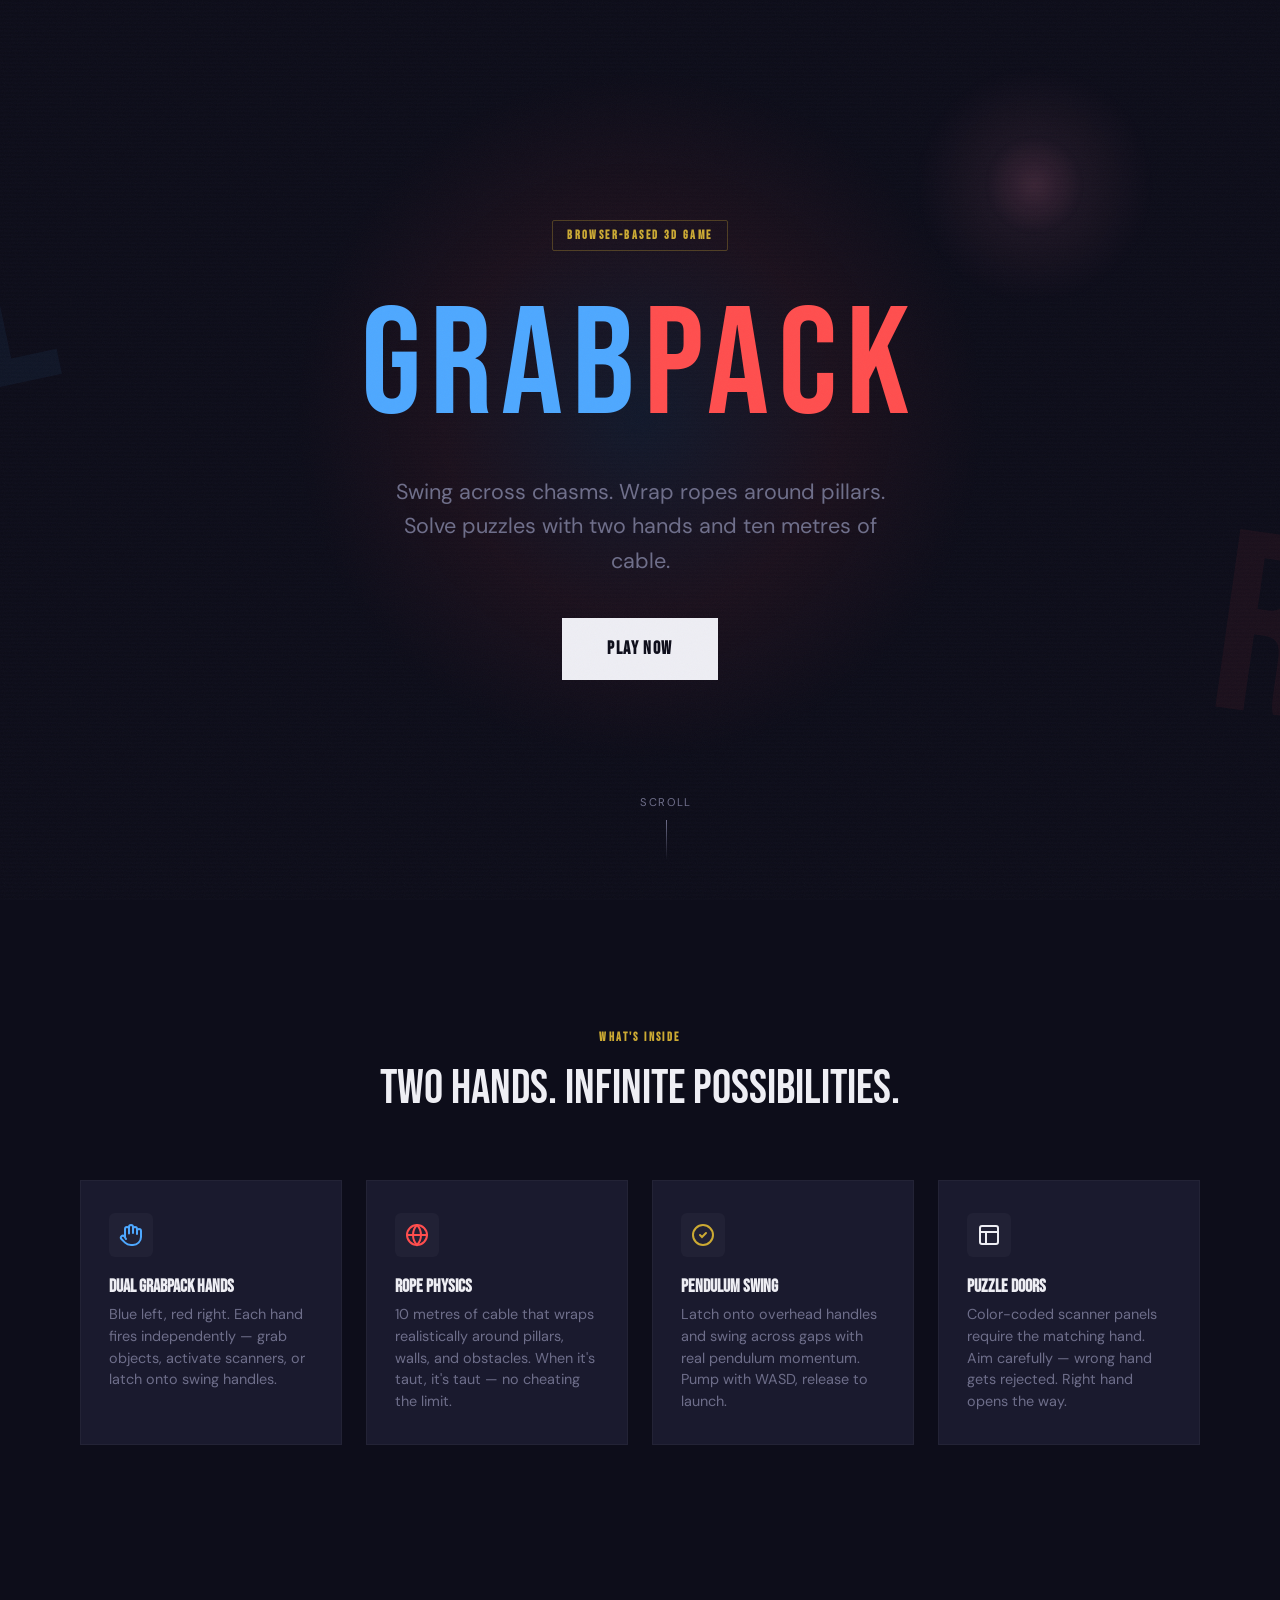
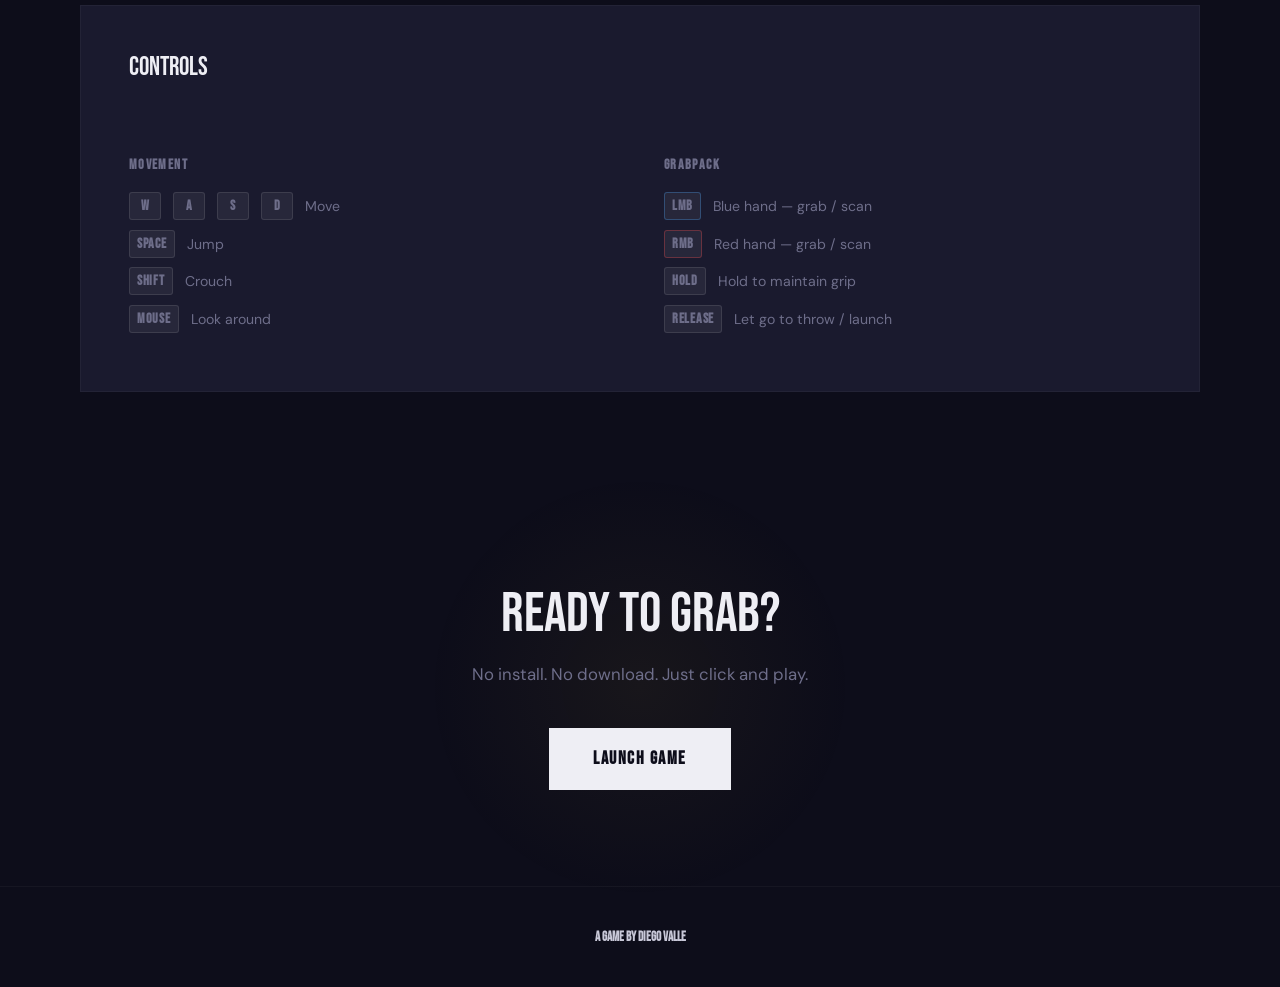
==== commit bd6add82: "Restore the games homepage. Center the Luma invite at /13." ====
--- a/index.html
+++ b/index.html
@@ -1,24 +1,754 @@
 <!DOCTYPE html>
 <html lang="en">
 <head>
-  <meta charset="utf-8">
-  <meta name="viewport" content="width=device-width, initial-scale=1">
-  <title>Diego’s 13th birthday</title>
+  <meta charset="UTF-8">
+  <meta name="viewport" content="width=device-width, initial-scale=1.0">
+  <title>Diego Valle — Games</title>
+  <meta name="description" content="Games by Diego Valle. Play Grabpack Simulator — a browser-based 3D first-person game with rope physics, pendulum swings, and puzzle doors.">
+  <meta name="theme-color" content="#1a1a2e">
+
+  <!-- Open Graph -->
+  <meta property="og:title" content="Diego Valle — Games">
+  <meta property="og:description" content="Games by Diego Valle. Play Grabpack Simulator — rope physics, pendulum swings, and puzzle doors in your browser.">
+  <meta property="og:type" content="website">
+  <meta property="og:image" content="./og-image.png">
+
+  <!-- Twitter Card -->
+  <meta name="twitter:card" content="summary_large_image">
+  <meta name="twitter:title" content="Diego Valle — Games">
+  <meta name="twitter:description" content="Games by Diego Valle. Grabpack Simulator and more.">
+
+  <link rel="preconnect" href="https://fonts.googleapis.com">
+  <link rel="preconnect" href="https://fonts.gstatic.com" crossorigin>
+  <link href="https://fonts.googleapis.com/css2?family=DM+Sans:ital,wght@0,400;0,500;0,700;1,400&family=Bebas+Neue&display=swap" rel="stylesheet">
+
   <style>
-    html, body { margin: 0; height: 100%; overflow: hidden; }
-    iframe { display: block; width: 100%; height: 100%; border: 0; }
+    /* ═══════════════════════════════════════
+       CSS VARIABLES
+       ═══════════════════════════════════════ */
+    :root {
+      --bg:         #0d0d1a;
+      --bg-surface: #1a1a2e;
+      --blue:       #4ea8ff;
+      --red:        #ff4e4e;
+      --gold:       #ccaa33;
+      --text:       #c8c8d8;
+      --text-dim:   #6e6e8a;
+      --white:      #eeeef4;
+    }
+
+    /* ═══════════════════════════════════════
+       ORB CANVAS
+       ═══════════════════════════════════════ */
+    #orb-canvas {
+      position: fixed;
+      inset: 0;
+      width: 100%;
+      height: 100%;
+      z-index: 0;
+      pointer-events: none;
+    }
+
+    /* ═══════════════════════════════════════
+       RESET & BASE
+       ═══════════════════════════════════════ */
+    *, *::before, *::after { margin: 0; padding: 0; box-sizing: border-box; }
+
+    html {
+      scroll-behavior: smooth;
+      -webkit-font-smoothing: antialiased;
+    }
+
+    body {
+      font-family: 'DM Sans', sans-serif;
+      background: var(--bg);
+      color: var(--text);
+      overflow-x: hidden;
+      line-height: 1.6;
+    }
+
+    /* Noise grain overlay */
+    body::before {
+      content: '';
+      position: fixed;
+      inset: 0;
+      z-index: 9999;
+      pointer-events: none;
+      opacity: 0.035;
+      background-image: url("data:image/svg+xml,%3Csvg viewBox='0 0 256 256' xmlns='http://www.w3.org/2000/svg'%3E%3Cfilter id='n'%3E%3CfeTurbulence type='fractalNoise' baseFrequency='0.9' numOctaves='4' stitchTiles='stitch'/%3E%3C/filter%3E%3Crect width='100%25' height='100%25' filter='url(%23n)'/%3E%3C/svg%3E");
+      background-size: 200px;
+    }
+
+    h1, h2, h3 {
+      font-family: 'Bebas Neue', sans-serif;
+      font-weight: 400;
+      line-height: 1.1;
+      color: var(--white);
+    }
+
+    a { color: inherit; text-decoration: none; }
+    img { display: block; max-width: 100%; }
+
+    section, footer { position: relative; z-index: 1; }
+
+    /* ═══════════════════════════════════════
+       UTILITY
+       ═══════════════════════════════════════ */
+    .container {
+      width: min(1120px, 90vw);
+      margin: 0 auto;
+    }
+
+    /* ═══════════════════════════════════════
+       HERO
+       ═══════════════════════════════════════ */
+    .hero {
+      position: relative;
+      min-height: 100vh;
+      min-height: 100dvh;
+      display: flex;
+      flex-direction: column;
+      align-items: center;
+      justify-content: center;
+      text-align: center;
+      overflow: hidden;
+    }
+
+    /* Radial glow behind title */
+    .hero::before {
+      content: '';
+      position: absolute;
+      width: 700px;
+      height: 700px;
+      border-radius: 50%;
+      background: radial-gradient(circle, rgba(78, 168, 255, 0.08) 0%, rgba(255, 78, 78, 0.06) 40%, transparent 70%);
+      top: 50%;
+      left: 50%;
+      transform: translate(-50%, -55%);
+      pointer-events: none;
+      z-index: 0;
+    }
+
+    /* Animated scanlines */
+    .hero::after {
+      content: '';
+      position: absolute;
+      inset: 0;
+      pointer-events: none;
+      z-index: 1;
+      background: repeating-linear-gradient(
+        0deg,
+        transparent,
+        transparent 2px,
+        rgba(0, 0, 0, 0.04) 2px,
+        rgba(0, 0, 0, 0.04) 4px
+      );
+    }
+
+    .hero__content {
+      position: relative;
+      z-index: 2;
+    }
+
+    .hero__badge {
+      display: inline-block;
+      font-family: 'Bebas Neue', sans-serif;
+      font-weight: 600;
+      font-size: 0.75rem;
+      letter-spacing: 0.2em;
+      text-transform: uppercase;
+      color: var(--gold);
+      border: 1px solid rgba(204, 170, 51, 0.3);
+      padding: 0.4em 1.2em;
+      border-radius: 2px;
+      margin-bottom: 2rem;
+      animation: fadeSlideUp 0.8s ease-out both;
+    }
+
+    .hero__title {
+      font-size: clamp(4rem, 12vw, 10rem);
+      letter-spacing: 0.06em;
+      margin-bottom: 0.15em;
+      animation: fadeSlideUp 0.8s 0.15s ease-out both;
+    }
+
+    .hero__title .blue { color: var(--blue); }
+    .hero__title .red  { color: var(--red); }
+
+    .hero__sub {
+      font-size: clamp(1rem, 2.5vw, 1.35rem);
+      color: var(--text-dim);
+      max-width: 520px;
+      margin: 0 auto 2.5rem;
+      animation: fadeSlideUp 0.8s 0.3s ease-out both;
+    }
+
+    .hero__cta {
+      display: inline-flex;
+      align-items: center;
+      gap: 0.75rem;
+      font-family: 'Bebas Neue', sans-serif;
+      font-weight: 700;
+      font-size: 1.15rem;
+      letter-spacing: 0.08em;
+      text-transform: uppercase;
+      color: var(--bg);
+      background: var(--white);
+      padding: 1rem 2.8rem;
+      border: none;
+      cursor: pointer;
+      position: relative;
+      overflow: hidden;
+      transition: transform 0.2s, box-shadow 0.3s;
+      animation: fadeSlideUp 0.8s 0.45s ease-out both;
+    }
+
+    .hero__cta::before {
+      content: '';
+      position: absolute;
+      inset: 0;
+      background: linear-gradient(135deg, var(--blue), var(--red));
+      opacity: 0;
+      transition: opacity 0.3s;
+    }
+
+    .hero__cta:hover {
+      transform: translateY(-2px);
+      box-shadow:
+        0 0 30px rgba(78, 168, 255, 0.25),
+        0 0 60px rgba(255, 78, 78, 0.15);
+    }
+    .hero__cta:hover::before { opacity: 1; }
+    .hero__cta:hover span   { color: var(--white); }
+    .hero__cta span {
+      position: relative;
+      z-index: 1;
+      transition: color 0.3s;
+    }
+    .hero__cta:active { transform: translateY(0); }
+
+    /* Scroll hint */
+    .hero__scroll {
+      position: absolute;
+      bottom: 2.5rem;
+      left: 50%;
+      transform: translateX(-50%);
+      z-index: 2;
+      display: flex;
+      flex-direction: column;
+      align-items: center;
+      gap: 0.5rem;
+      color: var(--text-dim);
+      font-size: 0.7rem;
+      letter-spacing: 0.15em;
+      text-transform: uppercase;
+      animation: fadeSlideUp 0.8s 0.6s ease-out both;
+    }
+
+    .hero__scroll-line {
+      width: 1px;
+      height: 40px;
+      background: linear-gradient(to bottom, var(--text-dim), transparent);
+      animation: scrollPulse 2s ease-in-out infinite;
+    }
+
+    /* ── Floating hand silhouettes ── */
+    .hand-float {
+      position: absolute;
+      z-index: 0;
+      opacity: 0.06;
+      font-size: clamp(8rem, 20vw, 18rem);
+      font-family: 'Bebas Neue', sans-serif;
+      font-weight: 400;
+      user-select: none;
+      pointer-events: none;
+      line-height: 1;
+    }
+    .hand-float--left {
+      left: -3vw;
+      top: 20%;
+      color: var(--blue);
+      transform: rotate(-12deg);
+      animation: floatL 8s ease-in-out infinite;
+    }
+    .hand-float--right {
+      right: -3vw;
+      bottom: 15%;
+      color: var(--red);
+      transform: rotate(8deg);
+      animation: floatR 9s ease-in-out infinite;
+    }
+
+    /* ═══════════════════════════════════════
+       FEATURES
+       ═══════════════════════════════════════ */
+    .features {
+      padding: 8rem 0 6rem;
+      position: relative;
+    }
+
+    .features__header {
+      text-align: center;
+      margin-bottom: 4rem;
+    }
+
+    .features__label {
+      font-family: 'Bebas Neue', sans-serif;
+      font-weight: 600;
+      font-size: 0.75rem;
+      letter-spacing: 0.2em;
+      text-transform: uppercase;
+      color: var(--gold);
+      margin-bottom: 1rem;
+    }
+
+    .features__heading {
+      font-size: clamp(1.8rem, 4vw, 3rem);
+    }
+
+    .features__grid {
+      display: grid;
+      grid-template-columns: repeat(auto-fit, minmax(260px, 1fr));
+      gap: 1.5rem;
+    }
+
+    .feature-card {
+      background: var(--bg-surface);
+      border: 1px solid rgba(255, 255, 255, 0.04);
+      padding: 2rem 1.75rem;
+      position: relative;
+      overflow: hidden;
+      transition: border-color 0.3s, transform 0.25s;
+    }
+
+    .feature-card::before {
+      content: '';
+      position: absolute;
+      top: 0;
+      left: 0;
+      width: 3px;
+      height: 100%;
+      background: var(--accent);
+      opacity: 0;
+      transition: opacity 0.3s;
+    }
+
+    .feature-card:hover {
+      border-color: rgba(255, 255, 255, 0.08);
+      transform: translateY(-3px);
+    }
+    .feature-card:hover::before { opacity: 1; }
+
+    .feature-card__icon {
+      width: 44px;
+      height: 44px;
+      display: flex;
+      align-items: center;
+      justify-content: center;
+      border-radius: 6px;
+      margin-bottom: 1.25rem;
+      font-size: 1.4rem;
+      background: rgba(255, 255, 255, 0.03);
+    }
+
+    .feature-card__title {
+      font-family: 'Bebas Neue', sans-serif;
+      font-weight: 700;
+      font-size: 1.1rem;
+      margin-bottom: 0.5rem;
+      color: var(--white);
+    }
+
+    .feature-card__desc {
+      font-size: 0.9rem;
+      color: var(--text-dim);
+      line-height: 1.5;
+    }
+
+    /* Per-card accent colors */
+    .feature-card--blue   { --accent: var(--blue); }
+    .feature-card--red    { --accent: var(--red); }
+    .feature-card--gold   { --accent: var(--gold); }
+    .feature-card--white  { --accent: var(--white); }
+
+    .feature-card--blue  .feature-card__icon { color: var(--blue); }
+    .feature-card--red   .feature-card__icon { color: var(--red); }
+    .feature-card--gold  .feature-card__icon { color: var(--gold); }
+    .feature-card--white .feature-card__icon { color: var(--white); }
+
+    /* ═══════════════════════════════════════
+       CONTROLS
+       ═══════════════════════════════════════ */
+    .controls {
+      padding: 4rem 0 6rem;
+    }
+
+    .controls__inner {
+      background: var(--bg-surface);
+      border: 1px solid rgba(255, 255, 255, 0.04);
+      padding: 3rem;
+      display: grid;
+      grid-template-columns: 1fr 1fr;
+      gap: 3rem;
+    }
+
+    .controls__heading {
+      font-size: 1.6rem;
+      margin-bottom: 1.5rem;
+      grid-column: 1 / -1;
+    }
+
+    .control-group__title {
+      font-family: 'Bebas Neue', sans-serif;
+      font-weight: 700;
+      font-size: 0.85rem;
+      letter-spacing: 0.1em;
+      text-transform: uppercase;
+      color: var(--text-dim);
+      margin-bottom: 1rem;
+    }
+
+    .control-row {
+      display: flex;
+      align-items: center;
+      gap: 0.75rem;
+      margin-bottom: 0.6rem;
+    }
+
+    .key {
+      display: inline-flex;
+      align-items: center;
+      justify-content: center;
+      min-width: 32px;
+      height: 28px;
+      padding: 0 0.5em;
+      font-family: 'Bebas Neue', sans-serif;
+      font-weight: 700;
+      font-size: 0.7rem;
+      letter-spacing: 0.05em;
+      color: var(--white);
+      background: rgba(255, 255, 255, 0.06);
+      border: 1px solid rgba(255, 255, 255, 0.1);
+      border-radius: 3px;
+    }
+
+    .key--blue { border-color: rgba(78, 168, 255, 0.3); color: var(--blue); }
+    .key--red  { border-color: rgba(255, 78, 78, 0.3); color: var(--red); }
+
+    .control-row span {
+      font-size: 0.88rem;
+      color: var(--text-dim);
+    }
+
+    /* ═══════════════════════════════════════
+       CTA BANNER
+       ═══════════════════════════════════════ */
+    .cta-banner {
+      padding: 6rem 0;
+      text-align: center;
+      position: relative;
+    }
+
+    .cta-banner::before {
+      content: '';
+      position: absolute;
+      width: 500px;
+      height: 500px;
+      border-radius: 50%;
+      background: radial-gradient(circle, rgba(204, 170, 51, 0.06) 0%, transparent 60%);
+      top: 50%;
+      left: 50%;
+      transform: translate(-50%, -50%);
+      pointer-events: none;
+    }
+
+    .cta-banner__heading {
+      font-size: clamp(2rem, 5vw, 3.5rem);
+      margin-bottom: 1rem;
+      position: relative;
+    }
+
+    .cta-banner__sub {
+      color: var(--text-dim);
+      margin-bottom: 2.5rem;
+      font-size: 1.05rem;
+      position: relative;
+    }
+
+    .cta-banner .hero__cta {
+      animation: none;
+    }
+
+    /* ═══════════════════════════════════════
+       FOOTER
+       ═══════════════════════════════════════ */
+    footer {
+      padding: 2.5rem 0;
+      text-align: center;
+      border-top: 1px solid rgba(255, 255, 255, 0.04);
+    }
+
+    footer p {
+      font-size: 0.8rem;
+      color: var(--text-dim);
+    }
+
+    footer .credit {
+      font-family: 'Bebas Neue', sans-serif;
+      font-weight: 600;
+      color: var(--text);
+    }
+
+    /* ═══════════════════════════════════════
+       ANIMATIONS
+       ═══════════════════════════════════════ */
+    @keyframes fadeSlideUp {
+      from { opacity: 0; transform: translateY(24px); }
+      to   { opacity: 1; transform: translateY(0); }
+    }
+
+    @keyframes scrollPulse {
+      0%, 100% { opacity: 0.4; transform: scaleY(1); }
+      50%      { opacity: 1;   transform: scaleY(1.3); transform-origin: top; }
+    }
+
+    @keyframes floatL {
+      0%, 100% { transform: rotate(-12deg) translateY(0); }
+      50%      { transform: rotate(-8deg) translateY(-20px); }
+    }
+
+    @keyframes floatR {
+      0%, 100% { transform: rotate(8deg) translateY(0); }
+      50%      { transform: rotate(12deg) translateY(-25px); }
+    }
+
+    /* Scroll-triggered reveals */
+    .reveal {
+      opacity: 0;
+      transform: translateY(30px);
+      transition: opacity 0.7s ease-out, transform 0.7s ease-out;
+    }
+    .reveal.visible {
+      opacity: 1;
+      transform: translateY(0);
+    }
+
+    /* ═══════════════════════════════════════
+       RESPONSIVE
+       ═══════════════════════════════════════ */
+    @media (max-width: 768px) {
+      .controls__inner {
+        grid-template-columns: 1fr;
+        padding: 2rem 1.5rem;
+        gap: 2rem;
+      }
+      .controls__heading { grid-column: 1; }
+      .hand-float { display: none; }
+    }
+
+    @media (max-width: 480px) {
+      .hero__cta {
+        padding: 0.9rem 2rem;
+        font-size: 1rem;
+      }
+      .feature-card {
+        padding: 1.5rem 1.25rem;
+      }
+    }
   </style>
 </head>
 <body>
-  <iframe
-    src="https://luma.com/embed/event/evt-cC3O8iEmAqfELRD/simple"
-    title="Diego’s 13th birthday"
-    width="100%"
-    height="100%"
-    frameborder="0"
-    allow="fullscreen; payment"
-    aria-hidden="false"
-    tabindex="0"
-  ></iframe>
+
+  <canvas id="orb-canvas" aria-hidden="true"></canvas>
+
+  <!-- ════════════ HERO ════════════ -->
+  <section class="hero" role="banner">
+    <div class="hand-float hand-float--left" aria-hidden="true">L</div>
+    <div class="hand-float hand-float--right" aria-hidden="true">R</div>
+
+    <div class="hero__content">
+      <span class="hero__badge">Browser-Based 3D Game</span>
+      <h1 class="hero__title">
+        <span class="blue">GRAB</span><span class="red">PACK</span>
+      </h1>
+      <p class="hero__sub">
+        Swing across chasms. Wrap ropes around pillars. Solve puzzles with two hands and ten metres of cable.
+      </p>
+      <a href="/grabpack/play/" class="hero__cta" role="button">
+        <span>Play Now</span>
+      </a>
+    </div>
+
+    <div class="hero__scroll" aria-hidden="true">
+      <span>Scroll</span>
+      <div class="hero__scroll-line"></div>
+    </div>
+  </section>
+
+  <!-- ════════════ FEATURES ════════════ -->
+  <section class="features" id="features">
+    <div class="container">
+      <header class="features__header reveal">
+        <p class="features__label">What's Inside</p>
+        <h2 class="features__heading">Two Hands. Infinite Possibilities.</h2>
+      </header>
+
+      <div class="features__grid">
+        <article class="feature-card feature-card--blue reveal" style="transition-delay: 0.05s">
+          <div class="feature-card__icon">
+            <svg width="24" height="24" viewBox="0 0 24 24" fill="none" stroke="currentColor" stroke-width="2" stroke-linecap="round"><path d="M18 11V6a2 2 0 0 0-2-2a2 2 0 0 0-2 2v0M14 10V4a2 2 0 0 0-2-2a2 2 0 0 0-2 2v6M10 10.5V6a2 2 0 0 0-2-2a2 2 0 0 0-2 2v8"/><path d="M18 8a2 2 0 1 1 4 0v6a8 8 0 0 1-8 8h-2c-2.8 0-4.5-.86-5.99-2.34l-3.6-3.6a2 2 0 0 1 2.83-2.82L7 16"/></svg>
+          </div>
+          <h3 class="feature-card__title">Dual Grabpack Hands</h3>
+          <p class="feature-card__desc">Blue left, red right. Each hand fires independently — grab objects, activate scanners, or latch onto swing handles.</p>
+        </article>
+
+        <article class="feature-card feature-card--red reveal" style="transition-delay: 0.1s">
+          <div class="feature-card__icon">
+            <svg width="24" height="24" viewBox="0 0 24 24" fill="none" stroke="currentColor" stroke-width="2" stroke-linecap="round"><circle cx="12" cy="12" r="10"/><path d="M12 2a14.5 14.5 0 0 0 0 20a14.5 14.5 0 0 0 0-20"/><path d="M2 12h20"/></svg>
+          </div>
+          <h3 class="feature-card__title">Rope Physics</h3>
+          <p class="feature-card__desc">10 metres of cable that wraps realistically around pillars, walls, and obstacles. When it's taut, it's taut — no cheating the limit.</p>
+        </article>
+
+        <article class="feature-card feature-card--gold reveal" style="transition-delay: 0.15s">
+          <div class="feature-card__icon">
+            <svg width="24" height="24" viewBox="0 0 24 24" fill="none" stroke="currentColor" stroke-width="2" stroke-linecap="round"><path d="M12 22c5.5 0 10-4.5 10-10S17.5 2 12 2 2 6.5 2 12s4.5 10 10 10z"/><path d="m9 12 2 2 4-4"/></svg>
+          </div>
+          <h3 class="feature-card__title">Pendulum Swing</h3>
+          <p class="feature-card__desc">Latch onto overhead handles and swing across gaps with real pendulum momentum. Pump with WASD, release to launch.</p>
+        </article>
+
+        <article class="feature-card feature-card--white reveal" style="transition-delay: 0.2s">
+          <div class="feature-card__icon">
+            <svg width="24" height="24" viewBox="0 0 24 24" fill="none" stroke="currentColor" stroke-width="2" stroke-linecap="round"><rect x="3" y="3" width="18" height="18" rx="2"/><path d="M3 9h18"/><path d="M9 21V9"/></svg>
+          </div>
+          <h3 class="feature-card__title">Puzzle Doors</h3>
+          <p class="feature-card__desc">Color-coded scanner panels require the matching hand. Aim carefully — wrong hand gets rejected. Right hand opens the way.</p>
+        </article>
+      </div>
+    </div>
+  </section>
+
+  <!-- ════════════ CONTROLS ════════════ -->
+  <section class="controls">
+    <div class="container">
+      <div class="controls__inner reveal">
+        <h2 class="controls__heading">Controls</h2>
+
+        <div class="control-group">
+          <p class="control-group__title">Movement</p>
+          <div class="control-row"><span class="key">W</span><span class="key">A</span><span class="key">S</span><span class="key">D</span> <span>Move</span></div>
+          <div class="control-row"><span class="key">SPACE</span> <span>Jump</span></div>
+          <div class="control-row"><span class="key">SHIFT</span> <span>Crouch</span></div>
+          <div class="control-row"><span class="key">MOUSE</span> <span>Look around</span></div>
+        </div>
+
+        <div class="control-group">
+          <p class="control-group__title">Grabpack</p>
+          <div class="control-row"><span class="key key--blue">LMB</span> <span>Blue hand — grab / scan</span></div>
+          <div class="control-row"><span class="key key--red">RMB</span> <span>Red hand — grab / scan</span></div>
+          <div class="control-row"><span class="key">HOLD</span> <span>Hold to maintain grip</span></div>
+          <div class="control-row"><span class="key">RELEASE</span> <span>Let go to throw / launch</span></div>
+        </div>
+      </div>
+    </div>
+  </section>
+
+  <!-- ════════════ BOTTOM CTA ════════════ -->
+  <section class="cta-banner">
+    <div class="container">
+      <h2 class="cta-banner__heading reveal">Ready to Grab?</h2>
+      <p class="cta-banner__sub reveal" style="transition-delay: 0.1s">No install. No download. Just click and play.</p>
+      <a href="/grabpack/play/" class="hero__cta reveal" role="button" style="transition-delay: 0.2s">
+        <span>Launch Game</span>
+      </a>
+    </div>
+  </section>
+
+  <!-- ════════════ FOOTER ════════════ -->
+  <footer>
+    <div class="container">
+      <p><span class="credit">A game by Diego Valle</span></p>
+    </div>
+  </footer>
+
+  <!-- ════════════ SCROLL REVEAL ════════════ -->
+  <script>
+    const reveals = document.querySelectorAll('.reveal');
+    const observer = new IntersectionObserver((entries) => {
+      for (const entry of entries) {
+        if (entry.isIntersecting) {
+          entry.target.classList.add('visible');
+          observer.unobserve(entry.target);
+        }
+      }
+    }, { threshold: 0.15 });
+    reveals.forEach(el => observer.observe(el));
+  </script>
+
+  <!-- Glowing orb -->
+  <script>
+  (() => {
+    const canvas = document.getElementById('orb-canvas');
+    const ctx = canvas.getContext('2d');
+    let w, h;
+
+    function resize() {
+      w = canvas.width  = window.innerWidth;
+      h = canvas.height = window.innerHeight;
+    }
+    resize();
+    window.addEventListener('resize', resize);
+
+    // Orb state — slow drifting path using sine waves
+    const orb = {
+      radius: 120,
+      // Phase offsets so it doesn't start exactly at center
+      px: Math.random() * Math.PI * 2,
+      py: Math.random() * Math.PI * 2,
+      // Speed multipliers (very slow drift)
+      sx: 0.15 + Math.random() * 0.05,
+      sy: 0.10 + Math.random() * 0.05,
+    };
+
+    // Color cycles between blue and red
+    function lerpColor(t) {
+      // t goes 0→1→0, blend between blue (#4ea8ff) and red (#ff4e4e)
+      const r = Math.round(78  + (255 - 78)  * t);
+      const g = Math.round(168 + (78  - 168) * t);
+      const b = Math.round(255 + (78  - 255) * t);
+      return `${r}, ${g}, ${b}`;
+    }
+
+    function draw(time) {
+      const t = time * 0.001;
+      ctx.clearRect(0, 0, w, h);
+
+      // Position: wanders across full viewport
+      const x = w * 0.5 + Math.sin(t * orb.sx + orb.px) * w * 0.4;
+      const y = h * 0.5 + Math.sin(t * orb.sy + orb.py) * h * 0.35;
+
+      // Color blend (slow cycle)
+      const colorT = (Math.sin(t * 0.2) + 1) * 0.5;
+      const rgb = lerpColor(colorT);
+
+      // Draw radial gradient orb
+      const grad = ctx.createRadialGradient(x, y, 0, x, y, orb.radius);
+      grad.addColorStop(0,   `rgba(${rgb}, 0.25)`);
+      grad.addColorStop(0.4, `rgba(${rgb}, 0.08)`);
+      grad.addColorStop(1,   `rgba(${rgb}, 0)`);
+
+      ctx.fillStyle = grad;
+      ctx.beginPath();
+      ctx.arc(x, y, orb.radius, 0, Math.PI * 2);
+      ctx.fill();
+
+      requestAnimationFrame(draw);
+    }
+
+    requestAnimationFrame(draw);
+  })();
+  </script>
+
 </body>
 </html>
